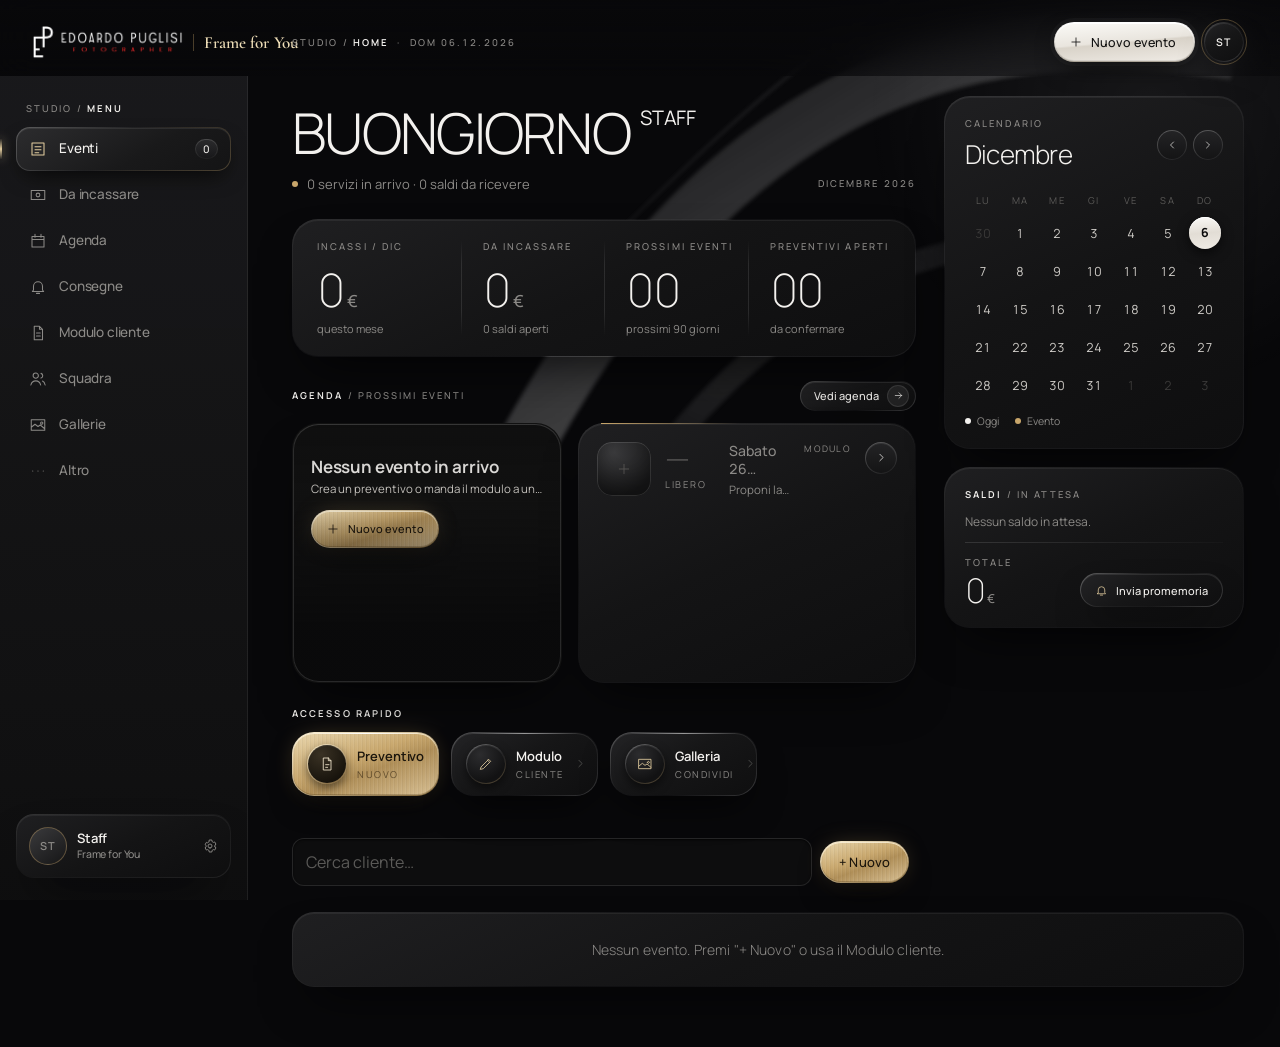
==== index.html @ cd9aee91 "Avvisi consegna configurabili in Impostazioni (tempi album/video e ripetizione). Cache" ====
<!doctype html>
<html lang="it"><head><meta charset="UTF-8" />
<meta name="viewport" content="width=device-width, initial-scale=1.0, viewport-fit=cover" />
<meta name="theme-color" content="#000000" /><link rel="manifest" href="./manifest.webmanifest?v=ep-fotografo-v61" />
<meta name="apple-mobile-web-app-title" content="E. Puglisi" /><link rel="icon" type="image/png" href="./favicon.png" /><link rel="apple-touch-icon" sizes="180x180" href="./icon-180.png" />
<meta name="apple-mobile-web-app-capable" content="yes" /><meta name="apple-mobile-web-app-status-bar-style" content="black" />
<title>Edoardo Puglisi Fotographer</title>  <script type="module" crossorigin src="/assets/main-3i76HyuT.js"></script>
  <link rel="modulepreload" crossorigin href="/assets/preventivo-CNLuEEDe.js">
  <link rel="stylesheet" crossorigin href="/assets/preventivo-BN5jqcRF.css">
  <link rel="stylesheet" crossorigin href="/assets/main-Q-q_CuCv.css">
</head>
<body><div id="root"></div></body></html>
---- assets/preventivo-BN5jqcRF.css ----
:root{--bg:#0b0b0b;--card:#161616;--line:#2a2a2a;--red:#5a5a5a;--gold:#f0f0f0;--tx:#f2efe6;--mut:#9a958a;font-family:system-ui,-apple-system,Segoe UI,Roboto,sans-serif;color:var(--tx);background:var(--bg)}*{box-sizing:border-box}body{margin:0;background:var(--bg)}.top{background:#000}.app{max-width:720px;margin:0 auto;min-height:100vh;padding-bottom:84px}.top{position:sticky;top:0;z-index:5;background:#000;border-bottom:2px solid var(--gold);padding:12px 16px}.logo{color:var(--gold);font-size:20px;letter-spacing:.5px}.logo span{color:var(--red);font-weight:700}main{padding:12px}.card{background:var(--card);border:1px solid var(--line);border-radius:14px;padding:14px;margin-bottom:12px}h3{color:var(--gold);font-size:15px;margin:6px 0 10px;text-transform:uppercase;letter-spacing:.6px}.row{display:flex;gap:8px;align-items:center;margin-bottom:12px;flex-wrap:wrap}.row input{flex:1;min-width:110px}input,select,textarea{width:100%;background:#0e0e0e;color:var(--tx);border:1px solid var(--line);border-radius:10px;padding:11px;font-size:16px}input:focus,select:focus,textarea:focus{outline:none;border-color:var(--gold)}textarea{min-height:60px;resize:vertical}.campo{display:flex;flex-direction:column;gap:4px;margin-bottom:8px}.campo span{font-size:12px;color:var(--mut)}.grid2{display:grid;grid-template-columns:1fr 1fr;gap:0 10px}.grid3{display:grid;grid-template-columns:1fr 1fr 1fr;gap:0 8px}.coppia-ora{grid-column:1/-1;display:grid;grid-template-columns:1.4fr .8fr;gap:0 10px}.grid2 .campo:last-child:nth-child(odd){grid-column:1/-1}.btn{display:inline-flex;align-items:center;justify-content:center;gap:6px;background:#222;color:var(--tx);border:1px solid #3a3a3a;border-radius:10px;padding:11px 14px;font-size:15px;cursor:pointer;text-decoration:none;font-weight:600}.btn.sm{padding:7px 10px;font-size:13px}.btn.red{background:var(--red);border-color:var(--red);color:#fff}.btn.gold{background:var(--gold);border-color:var(--gold);color:#111}.btn.wa{background:#0f3d24;border-color:#1f7a47}.btn.danger{background:transparent;color:#ff6b6b;border-color:#5a1a1a}.btn.big{width:100%;padding:16px;font-size:18px}.btn:disabled{opacity:.4}.acts{display:flex;gap:8px;flex-wrap:wrap;margin:10px 0}.acts.sticky{position:sticky;bottom:76px;background:var(--bg);padding:8px 0}.ev .evhead{display:flex;justify-content:space-between;gap:10px;cursor:pointer}.ev small{display:block;color:var(--mut);font-size:12px;margin-top:3px;text-transform:capitalize}.right{text-align:right;display:flex;flex-direction:column;align-items:flex-end;gap:4px}.gold{color:var(--gold)}.red{color:#ff4d5e}.badge{font-size:11px;font-weight:700;padding:3px 8px;border-radius:20px;text-transform:uppercase;letter-spacing:.5px}.badge.p{border:1px solid var(--gold);color:var(--gold)}.badge.c{background:var(--red);color:#fff}.esempio{display:flex;justify-content:space-between;align-items:center;background:#1e1e1e;color:var(--gold);border-radius:8px;padding:4px 4px 4px 10px;margin-bottom:8px;font-size:13px}.pacchetti{display:grid;grid-template-columns:1fr 1fr;gap:8px}.pk{border:1px solid var(--line);border-radius:12px;padding:10px;display:flex;flex-direction:column;gap:3px;cursor:pointer}.pk input{display:none}.pk.on{border-color:var(--gold);background:#1c1c1c}.pk small{color:var(--mut);font-size:11px}.check{display:flex;align-items:center;gap:10px;padding:10px 0;border-bottom:1px solid var(--line)}.check input{width:22px;height:22px;accent-color:var(--red)}.poster-qta{border-bottom:1px solid var(--line)}.poster-qta>.check{border-bottom:0}.poster-qta .qta{display:flex;align-items:center;gap:10px;padding:0 0 10px 32px;font-size:14px;color:var(--mut)}.poster-qta .qta select{width:auto;min-width:72px;padding:6px 8px}.check span{flex:1}.check em{color:var(--gold);font-style:normal;font-size:14px}.check.locked{opacity:.75}.riga{display:flex;justify-content:space-between;gap:10px;padding:7px 0;border-bottom:1px dashed var(--line);font-size:14px}.riga small{color:var(--mut)}.riga.tot{font-size:17px;border:none;color:var(--gold)}.riga.ok{color:#7bd88f}.riga.click{cursor:pointer}.x{background:none;border:none;color:#ff6b6b;font-size:14px;margin-left:6px}.hint{color:var(--mut);font-size:13px}.warn{color:#ffb347;font-size:13px}.okmsg{color:#7bd88f;margin:8px 0 0;font-size:14px}.tabs{position:fixed;bottom:0;left:0;right:0;display:flex;background:#000;border-top:2px solid var(--gold);z-index:6;padding-bottom:env(safe-area-inset-bottom)}.tabs button{flex:1;background:none;border:none;color:var(--mut);padding:8px 2px;font-size:11px;display:flex;flex-direction:column;align-items:center;gap:2px}.tabs button span{font-size:20px}.tabs button.on{color:var(--gold)}.tabs button.on span{filter:drop-shadow(0 0 4px var(--red))}.modal{position:fixed;top:0;right:0;bottom:0;left:0;background:#000;z-index:10;display:flex;flex-direction:column}.modalbar{display:flex;gap:8px;align-items:center;padding:10px;border-bottom:1px solid var(--gold)}.modalbar b{flex:1;font-size:13px;overflow:hidden;text-overflow:ellipsis;white-space:nowrap}.modal .hint{text-align:center;margin:6px}.pdfpagine{flex:1;overflow:auto;background:#111;padding:8px 8px 24px}.pdfpagine figure{margin:0 0 14px}.pdfpagine figcaption{color:var(--gold);font-size:12px;margin:0 0 4px}.pdfpagine img{width:100%;height:auto;background:#fff;display:block}.clausole ol{padding-left:18px;font-size:13px;line-height:1.5;color:#ddd}.pkedit{border-bottom:1px solid var(--line);padding-bottom:8px;margin-bottom:10px}@media (max-width:380px){.grid3{grid-template-columns:1fr 1fr}}.toast{position:fixed;left:12px;right:12px;bottom:84px;z-index:20;padding:14px;border-radius:12px;font-weight:600;max-width:696px;margin:0 auto}.toast.ok{background:#1f5d36;color:#fff}.toast.err{background:var(--red);color:#fff}.confirm{border:1px solid var(--gold);border-radius:12px;padding:12px;margin-top:10px;background:#1c1c1c}details summary{list-style:none;margin-bottom:8px}details summary::-webkit-details-marker{display:none}.logoimg{display:block;height:44px;width:auto;margin:-4px 0}.cnt{display:inline-block;min-width:22px;padding:1px 7px;border-radius:12px;background:var(--red);color:#fff;font-size:12px;text-align:center;margin-left:6px;vertical-align:middle}.cnt.ok{background:#1f7a47}.prom{display:flex;justify-content:space-between;align-items:center;gap:10px;padding:10px 0;border-bottom:1px solid var(--line)}.prom small{display:block;color:var(--mut);font-size:12px;margin-top:3px;text-transform:capitalize}.prom .right{gap:6px}.click{cursor:pointer}.badge.ok{background:#1f7a47;color:#fff}.tabs button span{position:relative}.tabbadge{position:absolute;top:-4px;right:-12px;background:var(--red);color:#fff;font-style:normal;font-size:10px;font-weight:700;border-radius:10px;padding:0 5px;line-height:16px}.calhead{display:flex;justify-content:space-between;align-items:center;gap:8px;margin-bottom:10px}.calhead b{font-size:17px;color:var(--gold)}.calhead h3{margin:0}.cal{display:grid;grid-template-columns:repeat(7,1fr);gap:4px}.dow{text-align:center;color:var(--mut);font-size:12px;padding:4px 0}.day{aspect-ratio:1;background:#0e0e0e;border:1px solid var(--line);border-radius:8px;color:var(--tx);font-size:14px;display:flex;flex-direction:column;align-items:center;justify-content:center;padding:0;cursor:pointer}.day i{font-style:normal;font-size:11px;color:var(--gold);line-height:1}.day.has{border-color:var(--gold);background:#1c1c1c}.day.clash{border-color:#ff6b6b;background:#3a1010}.day.clash i{color:#ff6b6b;font-weight:700}.day.today{outline:2px solid var(--red)}.day.sel{background:var(--gold);color:#111}.day.sel i{color:#111}.warnbox{border-color:#ff6b6b;background:#2a0f0f}.warnbox b{color:#ffb3b3}.chart{display:flex;align-items:flex-end;gap:4px;height:150px;padding:8px 0;border-bottom:1px solid var(--line)}.bar{flex:1;display:flex;flex-direction:column;align-items:center;justify-content:flex-end;height:100%}.bar span{display:block;width:100%;background:linear-gradient(var(--gold),#6e6e6e);border-radius:4px 4px 0 0;min-height:1px}.bar small{font-size:10px;color:var(--mut);margin-top:3px}.bar em{font-style:normal;font-size:9px;color:var(--tx);margin-bottom:2px}.check.cons input[type=date]{width:auto;padding:6px 8px;font-size:14px}.ok-msg{color:#7bd88f;font-weight:600;margin:8px 0 0}.tabs button{font-size:10px}.blocco{min-height:100vh;display:flex;flex-direction:column;align-items:center;justify-content:center;gap:14px;padding:24px;text-align:center;background:#000}.blocco .logoimg{height:70px;margin-bottom:10px}.blocco h2{color:var(--gold);margin:0}.blocco p{margin:0}.blocco a.btn{text-decoration:none;display:inline-block}.licavviso{background:#1e1e1e;color:var(--gold);padding:10px 16px;font-size:14px;border-bottom:1px solid var(--line)}.licavviso a{color:var(--tx);font-weight:600}.licprova{display:flex;flex-wrap:wrap;align-items:center;gap:6px;justify-content:center;text-align:center;font-size:15px}.licprova .conto{font-variant-numeric:tabular-nums;color:var(--tx);font-size:17px}.licprova a{margin-left:6px}.day u{text-decoration:none;font-size:10px;color:silver;line-height:1}.day.gimp:not(.has){border-color:#6a6a6a}.gimpegno{text-decoration:none;color:var(--tx);border-left:3px solid #9a9a9a;padding-left:8px}.gimpegno small{color:var(--mut)}.gcal .gcal-ok{margin-left:6px;font-size:11px;vertical-align:middle}.gcal select{width:100%}.gcal-ev{margin:-4px 4px 10px}.gimport ol{margin:8px 0 6px;padding-left:20px;line-height:1.5}.gimport ol li{margin:3px 0}.gimport details{margin:10px 0}.gimport summary{cursor:pointer;padding:4px 0}.gimport .btn.danger{margin-top:4px}.listino-tipi{display:flex;flex-wrap:wrap;gap:6px;margin:8px 0 10px}.listino-titolo{margin:6px 0}.pk-extra{margin-top:6px}.pk-flag{display:flex;flex-wrap:wrap;gap:14px;margin:4px 0}.promo-edit{border:1px dashed rgba(200,160,80,.5);border-radius:10px;padding:8px 10px;margin-top:6px}.promo-edit.on{border-style:solid;background:#c8a05014}.promo-stato{font-size:.8em;padding:1px 8px;border-radius:9px;background:#7f7f7f33;margin-left:6px}.promo-stato.on{background:#2e7d32;color:#fff}.grid3{display:grid;grid-template-columns:repeat(auto-fit,minmax(140px,1fr));gap:8px}.prezzo-vecchio{opacity:.6;font-weight:400;margin-right:4px}.promo-tag,.promo-firmato{display:block;font-style:normal;font-size:.75em;font-weight:600;color:#c0392b}.promo-firmato{color:inherit;opacity:.7;font-weight:400}.firmapad{position:fixed;top:0;right:0;bottom:0;left:0;z-index:30;background:#000;display:flex;flex-direction:column;gap:8px;padding:max(10px,env(safe-area-inset-top)) max(10px,env(safe-area-inset-right)) max(10px,env(safe-area-inset-bottom)) max(10px,env(safe-area-inset-left));overscroll-behavior:none;touch-action:none;user-select:none;-webkit-user-select:none}.firmabar{display:flex;align-items:center;gap:10px;border-bottom:1px solid var(--gold);padding-bottom:8px}.firmabar div{flex:1;display:flex;flex-direction:column}.firmabar b{color:var(--gold);text-transform:uppercase;letter-spacing:.6px;font-size:14px}.firmabar small{font-size:17px;font-weight:700}.firmaarea{flex:1;position:relative;background:#fff;border-radius:12px;min-height:140px;overflow:hidden}.firmaarea canvas{position:absolute;top:0;right:0;bottom:0;left:0;width:100%;height:100%;display:block;touch-action:none;cursor:crosshair;z-index:2}.firmalinea{position:absolute;left:6%;right:6%;bottom:24%;border-bottom:1.5px dashed #b9b2a0;z-index:1}.firmalinea span{position:absolute;left:0;bottom:4px;color:#b9b2a0;font-size:18px}.firmaph{position:absolute;top:0;right:0;bottom:0;left:0;margin:0;display:flex;align-items:center;justify-content:center;color:#c9c2b0;font-size:22px;z-index:1;pointer-events:none}.firmalegale{margin:0;font-size:13px;color:var(--tx);text-align:center}.firmaacts{display:flex;gap:10px}.firmaacts .btn{flex:1;padding:14px}@media (orientation:landscape) and (max-height:520px){.firmapad{gap:5px}.firmabar{padding-bottom:4px}.firmabar small{font-size:15px}.firmaacts .btn{padding:9px}.firmalegale{font-size:12px}}.firmaimg{background:#fff;border-radius:10px;padding:8px;display:flex;justify-content:center;margin-bottom:8px}.firmaimg img{max-width:100%;max-height:110px}.badge.firm{background:#1f7a47;color:#fff}.pk-album{border:1px solid var(--line);border-radius:12px;padding:10px 12px;margin:10px 0;background:#ffffff08}.pk-album.on{border-color:var(--gold);background:#c9a22714}.sw-riga{display:flex;align-items:center;justify-content:space-between;gap:12px;cursor:pointer;min-height:44px}.sw-riga span{display:flex;flex-direction:column;gap:2px}.sw-riga b{font-size:16px}.sw-riga small{color:var(--mut);font-size:13px}.sw-riga input{-moz-appearance:none;appearance:none;-webkit-appearance:none;flex:none;width:52px;height:30px;border-radius:15px;background:#3a3a3a;border:1px solid #666;position:relative;margin:0;cursor:pointer;transition:background .15s}.sw-riga input:after{content:"";position:absolute;top:3px;left:3px;width:24px;height:24px;border-radius:50%;background:#fff;transition:left .15s}.sw-riga input:checked{background:var(--gold)}.sw-riga input:checked:after{left:25px}.pk-album .grid2{margin-top:8px}select{-webkit-appearance:none;-moz-appearance:none;appearance:none;background-image:url("data:image/svg+xml,%3Csvg xmlns='http://www.w3.org/2000/svg' width='12' height='8'%3E%3Cpath d='M1 1l5 5 5-5' fill='none' stroke='%239a958a' stroke-width='2'/%3E%3C/svg%3E");background-repeat:no-repeat;background-position:right 12px center;padding-right:34px}.prezzi-pag{display:flex;flex-direction:column;gap:12px}.prezzi-pk{display:flex;flex-direction:column;gap:12px;min-width:0}.extra-card{min-width:0}.tipi-chips{display:flex;gap:8px;overflow-x:auto;-webkit-overflow-scrolling:touch;scrollbar-width:none;margin:0 -16px;padding:2px 16px 6px;scroll-snap-type:x proximity}.tipi-chips::-webkit-scrollbar{display:none}.chip{flex:none;min-height:44px;padding:0 16px;border-radius:22px;border:1px solid var(--line);background:var(--card);color:var(--tx);font-size:15px;white-space:nowrap;cursor:pointer;scroll-snap-align:start}.chip.on{background:var(--gold);border-color:var(--gold);color:#000;font-weight:700}.chips{display:flex;flex-wrap:wrap;gap:8px;margin-top:8px}.pk-titolo{margin:4px 0 0;font-size:14px;letter-spacing:.5px;text-transform:uppercase;color:var(--mut)}.pk-lista{display:flex;flex-direction:column;gap:10px}.pk-card{background:var(--card);border:1px solid var(--line);border-radius:14px;overflow:hidden}.pk-card.aperta{border-color:var(--gold)}.pk-testa{all:unset;box-sizing:border-box;width:100%;display:flex;align-items:center;gap:12px;padding:14px;min-height:64px;cursor:pointer}.pk-nome{flex:1;min-width:0;display:flex;flex-direction:column;gap:3px}.pk-nome b{font-size:17px}.pk-nome small{color:var(--mut);font-size:13px;white-space:nowrap;overflow:hidden;text-overflow:ellipsis}.pk-prezzo{display:flex;flex-direction:column;align-items:flex-end;gap:2px;flex:none}.pk-prezzo b{font-size:17px;color:var(--gold)}.pk-prezzo s{color:var(--mut);font-size:13px}.pk-prezzo b.promo{color:#7bd88f}.pk-prezzo small{font-size:12px;color:var(--mut)}.chev{flex:none;color:var(--mut);font-size:16px;width:16px;text-align:center}.pk-corpo{padding:12px 14px 14px;display:flex;flex-direction:column;gap:10px;border-top:1px solid var(--line)}.pk-piano{display:flex;flex-direction:column;gap:8px}.pk-rate-riga{display:flex;flex-direction:column;gap:4px;padding-bottom:8px;border-bottom:1px dashed var(--line)}.pk-servizi b{font-size:14px}.pk-fondo{display:flex;justify-content:flex-end}.promo-edit{border:1px solid var(--line);border-radius:12px;padding:0 12px}.promo-edit.on{border-color:#7bd88f}.promo-testa{all:unset;box-sizing:border-box;width:100%;display:flex;align-items:center;gap:10px;min-height:48px;cursor:pointer}.promo-testa b{flex:1}.promo-stato.no{color:var(--mut);font-size:13px}.promo-edit .grid3{padding-bottom:10px}.nuovo-pk{min-height:50px;border-style:dashed;width:100%}.extra-card h4{margin:14px 0 4px;font-size:13px;color:var(--mut);text-transform:uppercase;letter-spacing:.5px}.extra-riga{display:flex;align-items:flex-start;justify-content:space-between;gap:8px 12px;min-height:52px;border-bottom:1px solid var(--line);flex-wrap:wrap}.compreso{display:flex;align-items:flex-start;gap:6px;font-size:13px;color:var(--mut);line-height:1.25;flex:1 1 100%;max-width:100%;justify-content:flex-end}.compreso span{white-space:normal}.compreso.on{color:#e7c27a}.compreso input{width:16px;height:16px;margin-top:1px;accent-color:#e7c27a;flex:none}.compreso-box{flex:0 1 auto;max-width:100%;align-self:center}.compreso-box.aperta{flex:1 1 100%;align-self:stretch}.compreso-testa{display:inline-flex;align-items:center;gap:8px;max-width:100%;min-height:36px;padding:0 10px;border-radius:10px;border:1px solid var(--line);background:transparent;color:var(--mut);font-size:13px;text-align:left}.compreso-box.aperta .compreso-testa{display:flex;width:100%}.compreso-box.on .compreso-testa{border-color:#e7c27a;color:#e7c27a}.compreso-testa .segno{width:16px;height:16px;border:1.5px solid currentColor;border-radius:4px;display:inline-flex;align-items:center;justify-content:center;font-size:11px;line-height:1;flex:none}.compreso-box.on .segno{background:#e7c27a;color:#111;border-color:#e7c27a}.compreso-testa span{white-space:normal;line-height:1.2}.compreso-testa i{margin-left:auto;font-style:normal;flex:none}.compreso-lista{display:flex;flex-direction:column;gap:2px;width:100%;margin-top:6px;padding:4px 8px;border:1px solid var(--line);border-radius:10px}.compreso-voce{display:flex;align-items:flex-start;gap:8px;min-height:40px;padding:8px 2px;font-size:14px}.compreso-voce input{width:18px;height:18px;margin-top:1px;accent-color:#e7c27a;flex:none}.compreso-voce span{white-space:normal;line-height:1.25}.compreso-voce.on{color:#e7c27a}.pk-corpo .compreso{grid-column:1/-1;justify-content:flex-start}.extra-gruppo .extra-riga:last-child{border-bottom:0}.extra-riga>span:first-child{flex:1;font-size:15px}.extra-val{display:flex;align-items:center;gap:6px;flex:1 1 180px;flex-wrap:wrap;justify-content:flex-end;max-width:100%}.extra-val i{font-style:normal;color:var(--mut)}.extra-val input{width:96px;text-align:right;padding:10px}.extra-custom{display:flex;align-items:center;gap:8px;min-height:48px;border-top:1px dashed var(--line);padding:6px 0;flex-wrap:wrap}.extra-custom>input{flex:1;min-width:0}.extra-custom>textarea{flex:1 1 100%;min-height:72px;background:#111;color:var(--tx);border:1px solid #3a3a3a;border-radius:8px;padding:8px}.extra-nuovo{display:flex;flex-wrap:wrap;gap:8px;align-items:center;margin-top:12px}.extra-nuovo>input,.extra-nuovo>select{flex:1 1 140px;min-width:0}@media (max-width:560px){.extra-card h4{margin:8px 0 0}.extra-riga{display:grid;grid-template-columns:minmax(0,1fr) auto;gap:4px 8px;min-height:0;padding:6px 0;align-items:center}.extra-val{flex:none;justify-content:flex-end}.extra-val input{width:74px;padding:7px 8px}.compreso-box{grid-column:1 / -1;align-self:start;justify-self:start}.compreso-box.aperta{justify-self:stretch}.compreso-testa{min-height:32px;padding:0 8px;width:auto}.compreso-box.aperta .compreso-testa{width:100%}.compreso-voce{min-height:0;padding:4px 2px}.extra-custom{display:grid;grid-template-columns:minmax(0,1fr) auto;gap:6px;min-height:0;padding:6px 0;align-items:center}.extra-custom>input{grid-column:1 / -1}.extra-custom>.btn{justify-self:end}.extra-custom .compreso-box{grid-column:1 / -1}.extra-nuovo{gap:6px;margin-top:8px}}.info-btn{all:unset;cursor:pointer;color:var(--mut);padding:0 6px;font-size:16px}.info-txt{margin:4px 0}.sez-titolo{margin:18px 2px 6px;font-size:15px}.btn.ghost{background:transparent;border:1px solid var(--line);color:var(--mut);align-self:center}.sw-riga input:checked{background:#2e9d5b;border-color:#2e9d5b}.extra-val input::-webkit-outer-spin-button,.extra-val input::-webkit-inner-spin-button,.pk-corpo input::-webkit-outer-spin-button,.pk-corpo input::-webkit-inner-spin-button{-webkit-appearance:none;margin:0}.extra-val input,.pk-corpo input[type=number]{-moz-appearance:textfield;-webkit-appearance:textfield;appearance:textfield}.v-impagina>.imp-pagina{grid-column:1/-1}.imp-pagina label.hint input,.imp-pagina label.hint select,.imp-pagina .imp-cerca{display:block;width:100%;margin:6px 0;background:#111;color:var(--tx);border:1px solid #3a3a3a;border-radius:8px;padding:8px;box-sizing:border-box}.imp-editor{display:flex;gap:16px;align-items:flex-start}.imp-lavoro{flex:1;min-width:0;display:flex;justify-content:center;align-items:flex-start}.imp-pannello{width:340px;flex:0 0 340px;position:sticky;top:8px;max-height:calc(100dvh - 24px);overflow:auto}.imp-editor .imp-stage{overflow:hidden;background:transparent;border:0}@media (max-width:860px){.imp-editor{flex-direction:column}.imp-pannello{width:auto;flex:1 1 auto;position:static;max-height:none}}.imp-tools{display:flex;flex-wrap:wrap;gap:8px;margin:10px 0}.imp-sfoglia{position:relative}.imp-stage{width:100%;overflow:auto;border-radius:12px;background:#1a1a1a;border:1px solid #3a3a3a;touch-action:none}.imp-safe{position:absolute;border:3px dashed #c6a15b;pointer-events:none;z-index:40;box-sizing:border-box}.imp-num{position:absolute;left:0;right:0;bottom:2%;text-align:center;z-index:41;pointer-events:none;color:#111}.imp-colore{display:flex;align-items:center;gap:6px}.imp-tono{width:28px;height:28px;border-radius:50%;border:1px solid #666;padding:0}.imp-freccia{position:absolute;top:50%;transform:translateY(-50%);z-index:6;width:44px;height:72px;border:0;border-radius:12px;background:#0000008c;color:#fff;font-size:32px;line-height:1;cursor:pointer}.imp-freccia.sx{left:8px}.imp-freccia.dx{right:8px}.imp-freccia:disabled{opacity:.28}.imp-dissolvi{animation:impFade .55s ease}@keyframes impFade{0%{opacity:0}to{opacity:1}}.imp-tela{transform-origin:top left;position:relative}.imp-sfondo{position:absolute;top:0;right:0;bottom:0;left:0;width:100%;height:100%;object-fit:cover;pointer-events:none;z-index:0}.imp-el{position:absolute;box-sizing:border-box;overflow:hidden;cursor:grab;background:#f3f3f3}.imp-el.on{outline:4px solid #c6a15b;outline-offset:-4px}.imp-el img{position:absolute;pointer-events:none;max-width:none}.imp-vuota,.imp-testo{display:flex;align-items:center;justify-content:center;width:100%;height:100%;color:#666}.imp-testo{white-space:nowrap}.imp-resize{position:absolute;right:0;bottom:0;width:28px;height:28px;background:#c6a15b;cursor:nwse-resize;z-index:5}.imp-scheda{margin-top:10px}.imp-griglia{display:grid;grid-template-columns:repeat(auto-fill,minmax(150px,1fr));gap:10px}.imp-card{padding:8px;text-align:left}.imp-card.sel{outline:2px solid var(--gold)}.imp-mini-btn{background:transparent;color:inherit;border:0;width:100%;cursor:pointer;text-align:left}.imp-mini-box{height:120px;display:flex;align-items:center;justify-content:center;background:#111;border-radius:8px;overflow:hidden}.imp-mini{position:relative;max-height:110px;max-width:100%}.imp-mini i,.imp-mini em{position:absolute;overflow:hidden}.imp-mini i img{width:100%;height:100%;object-fit:cover;display:block}.imp-mini em{font-size:7px;line-height:1}.imp-voce{display:flex;flex-direction:column;align-items:flex-start;width:100%;margin-top:8px;cursor:pointer;color:inherit}.imp-voce small,.imp-card small{color:var(--mut);display:block}.st{position:fixed;top:0;right:0;bottom:0;left:0;z-index:900;display:grid;background:#2a2a2a;color:#eee;font-size:13px;grid-template-columns:210px minmax(0,1fr) 172px;grid-template-rows:auto auto minmax(0,1fr) auto;grid-template-areas:"top top top" "ctx ctx ctx" "sx tela dx" "giu giu giu";padding:env(safe-area-inset-top) env(safe-area-inset-right) 0 env(safe-area-inset-left);user-select:none;-webkit-user-select:none}.st button{font:inherit}.st-b{background:#474747;color:#f0f0f0;border:1px solid #5c5c5c;border-radius:6px;padding:6px 10px;min-height:32px;cursor:pointer;white-space:nowrap;line-height:1.1}.st-b:hover:not(:disabled){background:#555}.st-b:disabled{opacity:.4;cursor:default}.st-b.on{background:#d9d9d9;color:#111;border-color:#d9d9d9}.st-b.gold{background:#e8e8e8;color:#111;border-color:#e8e8e8;font-weight:600}.st-b.danger,.st-tendina .danger{color:#ff8a80}.st-top{grid-area:top;display:flex;align-items:center;gap:8px;padding:8px 10px;background:#1d1d1d;border-bottom:1px solid #111;flex-wrap:wrap}.st-titolo{display:flex;flex-direction:column;min-width:0;max-width:340px;margin:0 6px}.st-titolo b{white-space:nowrap;overflow:hidden;text-overflow:ellipsis}.st-titolo small{color:#a8a8a8;font-size:11px;white-space:nowrap;overflow:hidden;text-overflow:ellipsis}.st-gruppo{display:flex;gap:2px}.st-gruppo .st-b{border-radius:0}.st-gruppo .st-b:first-child{border-radius:6px 0 0 6px}.st-gruppo .st-b:last-child{border-radius:0 6px 6px 0}.st-zoom{min-width:56px}.st-spazio{flex:1}.st-occ{color:#ddd;font-size:12px;max-width:260px;overflow:hidden;text-overflow:ellipsis;white-space:nowrap}.st-menu{position:relative}.st-tendina{position:absolute;top:calc(100% + 4px);left:0;min-width:250px;background:#303030;border:1px solid #555;border-radius:8px;box-shadow:0 12px 30px #00000080;padding:6px;z-index:20;display:flex;flex-direction:column;gap:2px}.st-menu.dx .st-tendina{left:auto;right:0}.st-tendina button,.st-tendina a{background:transparent;border:0;color:#eee;text-align:left;padding:9px 10px;border-radius:6px;cursor:pointer;font-size:13px;word-break:break-all}.st-tendina button:hover:not(:disabled){background:#454545}.st-tendina button:disabled{opacity:.4}.st-tendina label{display:flex;flex-direction:column;gap:4px;padding:6px 10px;color:#bbb;font-size:12px}.st-tendina input{background:#1b1b1b;color:#eee;border:1px solid #555;border-radius:6px;padding:7px}.st-ctx{grid-area:ctx;display:flex;align-items:center;gap:6px;padding:6px 10px;background:#353535;border-bottom:1px solid #1e1e1e;overflow-x:auto;scrollbar-width:thin;min-height:46px}.st-ctx>*{flex:none}.st-tit{color:#fff;margin-right:4px}.st-mut{color:#a5a5a5;font-size:12px}.st-sep{width:1px;height:24px;background:#555;margin:0 4px}.st-seg{display:inline-flex;background:#232323;border:1px solid #4e4e4e;border-radius:7px;padding:2px;gap:2px}.st-seg button{background:transparent;border:0;color:#cfcfcf;padding:5px 9px;border-radius:5px;cursor:pointer;white-space:nowrap;min-height:28px}.st-seg button.on{background:#d9d9d9;color:#111}.st-largo{display:flex;width:100%}.st-largo button{flex:1;padding:5px 2px}.st-colore{display:inline-flex;width:30px;height:30px;border-radius:50%;overflow:hidden;border:1px solid #777;cursor:pointer}.st-colore input{width:44px;height:44px;margin:-7px;border:0;padding:0;background:none;cursor:pointer}.st-range{display:inline-flex;align-items:center;gap:6px;color:#ccc;font-size:12px}.st-range input{width:110px}.st-testo{background:#1b1b1b;color:#eee;border:1px solid #555;border-radius:6px;padding:6px 8px;width:200px}.st-sel{background:#1b1b1b;color:#eee;border:1px solid #555;border-radius:6px;padding:6px;max-width:100%}.st-pan{background:#383838;display:flex;flex-direction:column;min-height:0;overflow:hidden}.st-riga{display:flex;align-items:center;gap:8px;padding:7px 8px;flex-wrap:wrap}.st-riga>b{font-size:12px;text-transform:uppercase;letter-spacing:.06em;color:#ddd}.st-modelli{grid-area:sx;border-right:1px solid #1e1e1e;gap:6px;padding-bottom:6px}.st-modelli>.st-seg,.st-modelli>.st-chips,.st-modelli>.st-sel{margin:0 8px}.st-chips{display:flex;flex-wrap:wrap;gap:3px;align-items:center}.st-chips button{background:#2a2a2a;border:1px solid #4e4e4e;color:#ddd;border-radius:5px;min-width:28px;height:26px;padding:0 6px;cursor:pointer}.st-chips button.on{background:#d9d9d9;color:#111}.st-griglia{overflow-y:auto;display:grid;grid-template-columns:repeat(auto-fill,minmax(84px,1fr));gap:8px;padding:4px 8px 10px;align-content:start;flex:1;min-height:0}.st-lay{background:#2d2d2d;border:1px solid #474747;border-radius:6px;padding:6px 4px 4px;display:flex;flex-direction:column;align-items:center;gap:4px;cursor:pointer;color:#bbb}.st-lay:hover{border-color:#bbb}.st-lay small{font-size:10px;line-height:1.1;max-width:100%;overflow:hidden;text-overflow:ellipsis;white-space:nowrap}.st-fogli{grid-area:dx;border-left:1px solid #1e1e1e}.st-icone{display:flex;gap:3px;padding:0 8px 6px}.st-icone .st-b{padding:4px 0;flex:1;min-height:28px}.st-lista{overflow-y:auto;flex:1;min-height:0;padding:2px 8px 10px;display:flex;flex-direction:column;gap:8px}.st-foglio{background:transparent;border:2px solid transparent;border-radius:6px;padding:4px;display:flex;flex-direction:column;align-items:center;gap:3px;cursor:pointer;color:#ccc}.st-foglio.on{border-color:#3d8bfd;background:#2f3b4d}.st-foglio small{font-size:10.5px}.st-centro{grid-area:tela;position:relative;display:flex;flex-direction:column;min-width:0;min-height:0;background:#4b4b4b}.st-lavoro{flex:1;min-height:0;overflow:auto;display:grid;place-items:center;padding:12px;touch-action:pan-x pan-y}.st-stage{position:relative;overflow:hidden;box-shadow:0 6px 24px #00000073;flex:none;touch-action:none}.st-stage .imp-tela{position:absolute;left:0;top:0}.st-sotto{display:flex;align-items:center;justify-content:center;gap:10px;padding:5px;background:#3c3c3c;border-top:1px solid #2a2a2a;font-size:12px;color:#ccc}.st-sotto .st-b{min-height:28px;padding:2px 14px;font-size:18px}.st-toast{position:absolute;left:50%;bottom:48px;transform:translate(-50%);background:#141414f0;color:#eee;padding:9px 14px;border-radius:8px;max-width:min(560px,90%);font-size:13px;z-index:30;margin:0;box-shadow:0 6px 20px #00000080;pointer-events:none}.st-toast.err{color:#ffb4a8;border:1px solid #8a2b22}.st-fondo{position:absolute;overflow:hidden;z-index:0}.st-fondo img{position:absolute;top:0;right:0;bottom:0;left:0;width:100%;height:100%;object-fit:cover;pointer-events:none}.st-deco{background:transparent}.st-vuota{position:absolute;top:0;right:0;bottom:0;left:0;display:flex;align-items:center;justify-content:center;color:#8a8a8a;font-weight:300}.st-resize{position:absolute;right:0;bottom:0;background:#3d8bfd;cursor:nwse-resize;z-index:5}.st .imp-el.on{outline:none}.st .imp-el.on:after{content:"";position:absolute;top:0;right:0;bottom:0;left:0;border:calc(2.5px / var(--k,1)) solid #3d8bfd;pointer-events:none}.st-modelli.largo .st-griglia{grid-template-columns:1fr}.st-num{position:absolute;text-align:center;z-index:301;pointer-events:none;font-family:Georgia,serif}.st-abb{position:absolute;background:#dc282838;pointer-events:none;z-index:400}.st-taglio{position:absolute;border:1px dashed rgba(220,30,30,.9);pointer-events:none;z-index:401;box-sizing:border-box}.st-sicuro{position:absolute;border:1px dashed rgba(40,140,255,.75);pointer-events:none;z-index:401;box-sizing:border-box}.st-piega{position:absolute;background:#0000008c;pointer-events:none;z-index:402;box-shadow:0 0 0 1px #ffffff59}.st-dorso{position:absolute;background:repeating-linear-gradient(90deg,#ffaa0024 0,#ffaa0024 6px,#ffaa000f 6px,#ffaa000f 12px);pointer-events:none;z-index:399}.st-etich{position:absolute;text-align:center;color:#c82828d9;font-weight:600;pointer-events:none;z-index:403;font-family:system-ui,sans-serif;letter-spacing:.08em;text-transform:uppercase}.st-mini-bg{position:absolute;top:0;right:0;bottom:0;left:0;width:100%;height:100%;object-fit:cover}.st-mini-fondo{position:absolute;overflow:hidden}.st-mini-fondo img{position:absolute;top:0;right:0;bottom:0;left:0;width:100%;height:100%;object-fit:cover}.imp-mini u{position:absolute;top:0;bottom:0;width:1px;background:#00000059;text-decoration:none}.st-tabs{display:none}.st-foto{grid-area:giu;border-top:1px solid #1e1e1e;background:#333}.st-foto .st-riga{padding:6px 10px;border-bottom:1px solid #2a2a2a}.st-guida{margin:4px 10px 0}.st-strip{display:flex;gap:10px;overflow-x:auto;padding:8px 10px 12px;min-height:100px;align-items:center;scrollbar-width:thin;touch-action:pan-x}.st-th{position:relative;flex:none;height:84px;min-width:56px;padding:0;border:2px solid transparent;border-radius:4px;background:#222;cursor:grab;touch-action:pan-x;-webkit-touch-callout:none}.st-th img{height:80px;width:auto;max-width:130px;display:block;border-radius:2px;pointer-events:none}.st-th>span{display:block;width:60px;height:80px;background:#444}.st-th.sel{border-color:#3d8bfd}.st-th.usata img{opacity:.72}.st-th em{position:absolute;right:-5px;bottom:-5px;background:#2fb344;color:#fff;font-style:normal;font-size:10px;font-weight:700;min-width:18px;height:18px;border-radius:9px;display:grid;place-items:center;border:2px solid #333}.st-fantasma{position:fixed;width:90px;height:auto;transform:translate(-50%,-60%);opacity:.85;pointer-events:none;z-index:1000;box-shadow:0 8px 24px #0009;border:2px solid #fff}.st-anteprima{position:fixed;top:0;right:0;bottom:0;left:0;z-index:950;background:#0a0a0af5;display:flex;flex-direction:column}.st-ante-barra{display:flex;justify-content:space-between;align-items:center;padding:10px 14px;color:#ddd}.st-ante-libro{flex:1;display:flex;align-items:center;justify-content:center;gap:10px;min-height:0}.st-ante-foglio{box-shadow:0 20px 60px #000000b3}.st-freccia{font-size:26px;min-height:64px;padding:0 12px}@media (max-width:900px){.st{grid-template-columns:1fr;grid-template-rows:auto auto minmax(38vh,1fr) auto minmax(0,auto);grid-template-areas:"top" "ctx" "tela" "tabs" "pan";font-size:13px}.st-top{gap:5px;padding:6px;flex-wrap:nowrap;overflow-x:auto;scrollbar-width:none}.st-titolo{max-width:46vw;flex:0 0 auto}.st-titolo small{font-size:10px}.st-top .st-spazio{display:none}.st-foto .st-riga{flex-wrap:nowrap;overflow-x:auto;scrollbar-width:none}.st-foto .st-riga>*{flex:none}.st-toast{bottom:44px;font-size:12px;padding:6px 10px}.st-lbl{display:none}.st-tabs{grid-area:tabs;display:flex;background:#1d1d1d;border-top:1px solid #111}.st-tabs button{flex:1;background:transparent;border:0;color:#aaa;padding:10px 0;font-size:13px;border-bottom:2px solid transparent}.st-tabs button.on{color:#fff;border-bottom-color:#3d8bfd}.st-pan{grid-area:pan;display:none;max-height:36vh;border:0}.st-pan.on{display:flex}.st-foto{max-height:none}.st-lista{flex-direction:row;overflow-x:auto;overflow-y:hidden}.st-foglio{flex:none}.st-griglia{grid-template-columns:repeat(auto-fill,minmax(92px,1fr))}.st-menu .st-tendina{position:fixed;left:8px;right:8px;top:auto;bottom:calc(8px + env(safe-area-inset-bottom));max-height:70vh;overflow:auto}.st-menu.dx .st-tendina{left:8px;right:8px}.st-b{min-height:36px}.st-foto,.st-pan.st-modelli,.st-pan.st-fogli{padding-bottom:env(safe-area-inset-bottom)}}.imp-mio{display:inline-flex;align-items:center;gap:6px;background:#1c1c1c;border:1px solid #3a3a3a;border-radius:14px;padding:3px 4px 3px 10px;font-size:13px}.imp-mio button{background:transparent;border:0;color:var(--mut);cursor:pointer}.st-giro{position:absolute;overflow:visible;pointer-events:none}.st-giro img{position:absolute;max-width:none;pointer-events:none}.st .imp-el.meta:after{content:"";position:absolute;top:0;right:0;bottom:0;left:0;border:calc(4px / var(--k,1)) solid #2fb344;background:#2fb3442e;pointer-events:none}.st .imp-el.via{opacity:.45}.st-aiuto{position:absolute;background:#ff2fb3;pointer-events:none;z-index:420}.st-presa{position:absolute;left:0;top:0;background:#3d8bfd;color:#fff;cursor:move;z-index:6;display:grid;place-items:center;font-style:normal;line-height:1}.st-foglio.preso{opacity:.4}.st-foglio.prima{box-shadow:0 -4px #3d8bfd}.st-foglio.dopo{box-shadow:0 4px #3d8bfd}.st-foglio{touch-action:pan-y;-webkit-touch-callout:none}.st-num-in{width:42px;background:#1b1b1b;color:#eee;border:1px solid #555;border-radius:5px;padding:4px;text-align:right}.st-range output{min-width:38px;color:#ddd;font-variant-numeric:tabular-nums}@media (max-width:900px){.st-foglio.prima{box-shadow:-4px 0 #3d8bfd}.st-foglio.dopo{box-shadow:4px 0 #3d8bfd}.st-foglio{touch-action:pan-x}}.st-foglio img,.st-foglio *{-webkit-user-drag:none;user-select:none;-webkit-user-select:none}@media (min-width:900px){.st-ctx{flex-wrap:wrap;overflow-x:visible;row-gap:4px}}.st-primo{background:#3d8bfd!important;border-color:#3d8bfd!important;color:#fff!important;font-weight:600}.st-chip{background:#474747;color:#f0f0f0;border:1px solid #5c5c5c;border-radius:14px;padding:4px 10px;cursor:pointer;font-size:12px}.st-chip:hover{background:#5a5a5a}.st-controllo{align-items:center;justify-content:center;background:#0a0a0ab3}.st-dialogo{background:#2e2e2e;color:#eee;border:1px solid #555;border-radius:10px;padding:16px 18px;max-width:min(560px,94vw);display:flex;flex-direction:column;gap:12px;box-shadow:0 12px 40px #0009}.st-dialogo>b{font-size:16px}.st-ctl{display:flex;flex-direction:column;gap:6px}.st-ctl small{color:#aaa}.st-dialogo-bottoni{display:flex;flex-wrap:wrap;gap:8px;justify-content:flex-end}.sp{position:fixed;top:0;right:0;bottom:0;left:0;z-index:940;background:#3a3a3a;color:#eee;display:flex;flex-direction:column;font-size:13px}.sp>*{flex:none}.sp>.sp-centro{flex:1 1 0;min-height:0}.sp-centro>*{flex:none}.sp input.st-num-in{width:56px}.sp>.sp-storia{flex:0 0 34vh;min-height:150px}.sp select,.sp input{width:auto;margin:0}.sp-top{display:flex;align-items:center;gap:8px;padding:8px 12px;background:#2b2b2b;border-bottom:1px solid #1e1e1e}.sp-tit{font-size:15px}.sp-info{color:#bbb}.sp-opz{display:flex;flex-wrap:wrap;align-items:center;gap:6px 8px;padding:6px 12px;background:#353535;border-bottom:1px solid #1e1e1e}.sp-l{color:#bbb;font-size:12px;display:inline-flex;align-items:center;gap:6px}.sp-nota{margin:4px 12px;color:#e8c46a;font-size:12px}.sp-fogli{display:flex;gap:8px;overflow-x:auto;padding:8px 12px;background:#555;scrollbar-width:thin}.sp-f{flex:none;background:transparent;border:2px solid transparent;border-radius:4px;padding:2px;cursor:pointer;display:flex;flex-direction:column;align-items:center;gap:2px;color:#ddd}.sp-f.on{border-color:#3d8bfd;background:#2d2d2d}.sp-f.nuovo{margin-left:10px;box-shadow:-6px 0 0 -4px #e8c46a}.sp-f small{font-size:10px}.sp-centro{display:flex;flex-direction:column;align-items:center;justify-content:center;gap:8px;padding:8px;background:#9a9a9a;min-height:0;overflow:hidden}.sp-alt{display:flex;gap:6px;align-items:center;overflow-x:auto;max-width:100%;padding:4px;scrollbar-width:thin}.sp-alt .sp-l{color:#222;font-weight:600;white-space:nowrap}.sp-a{flex:none;background:#fff;border:2px solid transparent;border-radius:3px;padding:1px;cursor:pointer}.sp-a.on{border-color:#3d8bfd}.sp-giostra{display:flex;align-items:center;gap:22px;justify-content:center}.sp-lato{background:transparent;border:0;cursor:pointer;opacity:.85;padding:0}.sp-lato:disabled{opacity:.25;cursor:default}.sp-grande{box-shadow:0 6px 24px #00000059}.sp-nav{display:flex;align-items:center;gap:10px;color:#111}.sp-storia{overflow:auto;background:#2b2b2b;padding:8px 12px;display:flex;flex-direction:column;gap:8px}.sp-cap{background:#333;border:1px solid #444;border-radius:8px;padding:6px 8px}.sp-cap-testa{display:flex;align-items:center;gap:8px;margin-bottom:4px}.sp-cap-testa input{background:#222;border:1px solid #555;color:#eee;border-radius:5px;padding:3px 6px;min-width:0;flex:0 1 280px;font-weight:600}.sp-cap-testa small{color:#aaa}.sp-cap-foto{display:flex;flex-wrap:wrap;gap:4px 0;align-items:center}.sp-pz{display:inline-flex;align-items:center}.sp-taglio{width:16px;height:46px;background:transparent;border:0;color:transparent;cursor:pointer;padding:0;font-size:12px}.sp-taglio:hover,.sp-taglio:focus-visible{color:#e8c46a;background:#444}.sp-th{position:relative;width:62px;height:62px;background:#222;border:2px solid transparent;border-radius:4px;padding:0;overflow:hidden;cursor:pointer}.sp-th img{width:100%;height:100%;object-fit:cover;display:block}.sp-th i{display:block;width:100%;height:100%;background:#444}.sp-th small{position:absolute;left:0;right:0;bottom:0;background:#0009;color:#fff;font-size:9px;text-align:center}.sp-th:hover{border-color:#d33}.sp-th.fuori{opacity:.45;border-color:#d33}.sp-fuori{border-style:dashed}@media (max-width:900px){.sp{overflow-y:auto}.sp>.sp-storia{flex:none;min-height:0;overflow:visible}.sp-opz{flex-wrap:nowrap;overflow-x:auto}.sp-centro{overflow:visible}.sp>.sp-centro{flex:none}.sp-taglio{color:#777;width:18px}.sp-th{width:54px;height:54px}}.st-modelli>.st-scroll{flex:1 1 0;min-height:0;overflow-y:auto;-webkit-overflow-scrolling:touch}.st-scroll .st-griglia{overflow:visible;flex:none}.st-sugg{margin:0 6px 4px;background:#2c3038;border:1px solid #3d4a5e;border-radius:8px;padding-bottom:6px}.st-sugg>.st-riga{padding:5px 6px}.st-sugg>p{margin:0 8px;font-size:11px;line-height:1.35}.st-sugg-lista{display:flex;gap:6px;overflow-x:auto;padding:2px 6px 4px;-webkit-overflow-scrolling:touch}.st-sug{flex:none;max-width:140px}.st-sug.primo{border-color:#3d8bfd}.st-lib-testa{padding:4px 8px}.st-lib-testa .st-seg button{padding:3px 7px;font-size:11px}.st-lay-c{position:relative;display:flex;flex-direction:column}.st-lay-c>.st-lay{flex:1}.st-lay-c.pref>.st-lay{border-color:#c9a227}.st-lay-az{position:absolute;top:3px;right:3px;display:flex;gap:3px;opacity:0;transition:opacity .12s}.st-lay-c:hover .st-lay-az,.st-lay-c.pref .st-lay-az,.st-lay-az:focus-within{opacity:1}.st-lay-az button{width:22px;height:22px;padding:0;border-radius:50%;border:1px solid #555;background:#1b1b1bd9;color:#ccc;font-size:12px;line-height:20px;cursor:pointer}.st-lay-az .st-stella.on{color:#f2c94c;border-color:#c9a227}.st-lay-az .st-scarta:hover{color:#ff8a8a}.st-altri{grid-column:1/-1;justify-self:center}.st-th .st-spunta{position:absolute;top:3px;left:3px;width:22px;height:22px;border-radius:50%;border:1.5px solid #fff;background:#0007;color:transparent;font-size:13px;line-height:19px;text-align:center;cursor:pointer;z-index:2}.st-th .st-spunta.on{background:#3d8bfd;border-color:#3d8bfd;color:#fff}.st-th.spuntata{border-color:#3d8bfd;box-shadow:0 0 0 1px #3d8bfd}.st-spuntate{display:flex;align-items:center;gap:8px;flex-wrap:wrap;padding:2px 8px 6px;font-size:12px;color:#cfe0ff}@media (hover:none){.st-lay-az{opacity:.85}.st-lay-az button{width:26px;height:26px;line-height:24px}}@media (max-width:899px){.st-th .st-spunta{width:26px;height:26px;line-height:23px}.st-spuntate{flex-wrap:nowrap;overflow-x:auto}.st-spuntate>*{flex:none}.st-sug{max-width:130px}}.st-sugg-altri{display:none}@media (min-width:900px){.st-sugg-lista{flex-direction:column;overflow:visible;align-items:stretch;gap:6px}.st-sug{max-width:none}.st-sugg-lista:not(.tutti)>.st-sug:nth-child(n+5){display:none}.st-sugg-altri{display:block;margin:2px auto 0;min-height:0;padding:3px 10px;font-size:11px}}@media (max-width:899px){.st-pan.st-modelli{overflow-y:auto;-webkit-overflow-scrolling:touch;max-height:40vh}.st-pan.st-modelli>*{flex:none}.st-modelli>.st-scroll{overflow:visible}}.st .imp-el{touch-action:none;-webkit-user-select:none;user-select:none;-webkit-touch-callout:none;cursor:move}.st .imp-el.ritaglio{cursor:grab}.st .imp-el.ritaglio:after{border-style:dashed!important;border-color:#e8c46a!important}.st-barra{position:absolute;z-index:50;display:flex;gap:4px;padding:3px;background:#121212eb;border:1px solid #3d8bfd;border-radius:10px;box-shadow:0 4px 14px #00000080;touch-action:none}.st-barra button{min-width:var(--b,34px);height:var(--b,34px);padding:0 8px;border:0;border-radius:7px;background:#2a2a2a;color:#fff;font-size:18px;line-height:1;cursor:pointer;display:grid;place-items:center;touch-action:none;-webkit-user-select:none;user-select:none}.st-barra button.st-presa{position:static;background:#3d8bfd;cursor:move;font-style:normal}.st-barra button[data-testid=st-scambia]{cursor:grab}.st-barra button.on{background:#e8c46a;color:#111;font-size:14px;font-weight:600}.st-barra button.cestino{background:#5a1d1d}.st-barra button.cestino:hover{background:#8a2323}.st-barra.grande button{font-size:22px}.st-guida{display:flex;flex-wrap:wrap;align-items:center;gap:8px}.imp-mini img.st-mini-deco{position:absolute;z-index:2;pointer-events:none;object-fit:fill}.extra-riga>.btn.danger{flex:none;align-self:center}.extra-tolti{margin-top:8px}@media (max-width:560px){.extra-riga>.btn.danger{grid-column:1 / -1;justify-self:start}}.clausole-gia-sum{display:flex;align-items:center;justify-content:space-between;gap:10px;cursor:pointer;font-weight:600;color:var(--gold);padding:2px 0;list-style:none}.clausole-gia-sum::-webkit-details-marker{display:none}.clausole-gia-sum:after{content:"▸";opacity:.7;font-size:.9em}details[open]>.clausole-gia-sum:after{content:"▾"}.clausola-default-voce{border-top:1px dashed var(--line);padding:6px 0}.clausola-default-voce>summary{cursor:pointer;list-style:none;display:flex;align-items:center;justify-content:space-between;gap:8px;min-height:40px}.clausola-default-voce>summary::-webkit-details-marker{display:none}.clausola-default-voce>summary:after{content:"▸";opacity:.55;font-size:.85em}.clausola-default-voce[open]>summary:after{content:"▾"}.clausola-default-voce>p.hint{margin:4px 0 8px}@font-face{font-family:"FY Serif";src:url(/assets/fy-serif-CXhqKGJe.woff2) format("woff2");font-weight:300 700;font-style:normal;font-display:swap}@font-face{font-family:"FY Serif";src:url(/assets/fy-serif-italic-JbXNAZO8.woff2) format("woff2");font-weight:300 700;font-style:italic;font-display:swap}@font-face{font-family:FY Sans;src:url(/assets/fy-sans-DBvp1Roh.woff2) format("woff2");font-weight:200 800;font-style:normal;font-display:swap}:root{--bg:#08080a;--card:#141415;--line:rgba(255,255,255,.08);--tx:#f3f1ee;--mut:#8c8a87;--mut2:#5b5a58;--gold:#c8a66b;--gold2:#e3cd9f;--gold3:#a8854a;--acc:#c8a66b;--acc2:#e3cd9f;--t1:#f3f1ee;--t2:#8c8a87;--t3:#5b5a58;--hair:rgba(255,255,255,.065);--red:#b4534a;--ok:#8fb89a;--serif:"FY Sans",system-ui,-apple-system,"Segoe UI",Roboto,sans-serif;--sans:"FY Sans",system-ui,-apple-system,"Segoe UI",Roboto,sans-serif;--r:22px;--r-sm:12px;--panel:linear-gradient(155deg,#1f1f21 0%,#141415 50%,#0e0e0f 100%) padding-box,linear-gradient(160deg,rgba(255,255,255,.16),rgba(255,255,255,.03) 40%,rgba(255,255,255,.08)) border-box;--panel-sh:inset 0 1px 0 rgba(255,255,255,.06),0 24px 50px -20px rgba(0,0,0,.8);--gold-bg:repeating-linear-gradient(90deg,rgba(255,255,255,.06) 0 1px,rgba(0,0,0,.035) 1px 2px,transparent 2px 4px) padding-box,linear-gradient(160deg,#e9d6ad 0%,#c9a86e 42%,#b08f58 58%,#d8c094 100%) padding-box,linear-gradient(160deg,#fff3d6,#7d6235) border-box;--gold-sh:inset 0 1px 0 rgba(255,247,226,.75),inset 0 -1px 0 rgba(60,40,10,.25),0 14px 30px -10px rgba(0,0,0,.85),0 0 24px -6px rgba(200,166,107,.35);--graph-bg:linear-gradient(150deg,#232325 0%,#161617 45%,#0f0f10 100%) padding-box,linear-gradient(140deg,rgba(255,255,255,.34),rgba(255,255,255,.06) 35%,rgba(255,255,255,.03) 60%,rgba(255,255,255,.2)) border-box;--metal:var(--graph-bg);--metal-sh:inset 0 1px 0 rgba(255,255,255,.09),0 18px 36px -12px rgba(0,0,0,.75);--satin:linear-gradient(175deg,#fbfaf7 0%,#e9e5de 48%,#d9d3c9 52%,#efebe5 100%) padding-box,linear-gradient(180deg,#ffffff,#a9a296) border-box;--satin-sh:inset 0 1px 0 #fff,inset 0 -1px 0 rgba(0,0,0,.08),0 10px 26px -8px rgba(0,0,0,.8),0 0 0 4px rgba(255,255,255,.03);--graph-sh:inset 0 1px 0 rgba(255,255,255,.09),0 14px 28px -14px rgba(0,0,0,.8);font-family:var(--sans);color:var(--tx);background:var(--bg);-webkit-font-smoothing:antialiased;font-variant-numeric:lining-nums tabular-nums;color-scheme:dark;accent-color:var(--gold)}body{background:var(--bg);font-family:var(--sans)}::selection{background:#cfae7259}svg.i{stroke:currentColor;fill:none;stroke-width:1.4;stroke-linecap:round;stroke-linejoin:round;flex:none}.lux button,.lux input,.lux select,.lux textarea{font-family:var(--sans)}body:before{content:"";position:fixed;z-index:0;pointer-events:none;right:-150px;top:-30px;width:420px;height:340px;opacity:.8;background:url("data:image/svg+xml;utf8,<svg xmlns='http://www.w3.org/2000/svg' viewBox='0 0 420 340'><defs><linearGradient id='a' x1='0' y1='0' x2='1' y2='1'><stop offset='0' stop-color='%23fff' stop-opacity='0'/><stop offset='.48' stop-color='%23e6e6e6' stop-opacity='.32'/><stop offset='.64' stop-color='%23555' stop-opacity='.1'/><stop offset='1' stop-color='%23fff' stop-opacity='0'/></linearGradient><linearGradient id='b' x1='1' y1='0' x2='0' y2='1'><stop offset='0' stop-color='%23fff' stop-opacity='0'/><stop offset='.5' stop-color='%23cfcfcf' stop-opacity='.2'/><stop offset='1' stop-color='%23fff' stop-opacity='0'/></linearGradient><filter id='f'><feGaussianBlur stdDeviation='1.2'/></filter></defs><g filter='url(%23f)' fill='none'><path d='M30 320 C 130 120, 260 60, 420 86' stroke='url(%23a)' stroke-width='30'/><path d='M80 350 C 180 190, 300 160, 420 205' stroke='url(%23b)' stroke-width='12'/><path d='M10 262 C 150 130, 230 18, 410 6' stroke='url(%23b)' stroke-width='1.2'/></g></svg>") center/100% 100% no-repeat}body:after{content:"";position:fixed;z-index:0;pointer-events:none;right:-140px;top:-120px;width:420px;height:420px;border-radius:50%;background:radial-gradient(circle,rgba(255,255,255,.07),transparent 65%)}.app.lux,.lux-cliente #root{position:relative;z-index:1}@media (min-width:1024px){body:before{right:40px;top:-110px;width:800px;height:640px;opacity:.75}body:after{right:-180px;top:-200px;width:620px;height:620px}}.lux .top{display:flex;align-items:center;justify-content:space-between;gap:12px;padding:12px 20px;background:linear-gradient(180deg,#08080aeb,#08080a99);backdrop-filter:blur(18px) saturate(1.2);-webkit-backdrop-filter:blur(18px) saturate(1.2);border-bottom:1px solid var(--hair)}.lux .fy-logo{display:flex;align-items:center;gap:10px;min-width:0}.lux .fy-logo .mk{display:flex;align-items:center;flex:none}.lux .fy-logo .logoimg{height:48px;width:48px;object-fit:contain;margin:0;border-radius:10px;flex:none;background:#000;box-shadow:0 0 0 1px #ffffff24}.lux .fy-logo-t{display:flex;flex-direction:column;padding-left:10px;border-left:1px solid rgba(200,166,107,.35)}.lux .fy-logo-t b{font-family:"FY Serif",Georgia,serif;font-size:17px;font-weight:600;letter-spacing:.005em;color:#ecdcb6;white-space:nowrap;line-height:1}.lux .fy-top-r{display:flex;align-items:center;gap:9px}.lux .fy-crumb{display:none}.lux .fy-orb{width:40px;height:40px;flex:none;border-radius:50%;display:grid;place-items:center;position:relative;font-size:10.5px;font-weight:600;letter-spacing:.12em;color:var(--t1);cursor:pointer;border:1px solid transparent;background:var(--metal);box-shadow:var(--metal-sh)}.lux .fy-orb:before{content:"";position:absolute;top:-4px;right:-4px;bottom:-4px;left:-4px;border-radius:50%;border:1px solid rgba(200,166,107,.35)}.lux .fy-satin{display:none;align-items:center;gap:8px;height:40px;padding:0 18px 0 14px;border-radius:20px;font-size:12.5px;font-weight:500;cursor:pointer;white-space:nowrap;border:1px solid transparent;color:#111;background:var(--satin);box-shadow:var(--satin-sh)}.lux .syncpill{height:40px;background:var(--metal);box-shadow:var(--metal-sh);border:1px solid transparent;border-radius:20px;color:var(--t2);font-weight:500;letter-spacing:.02em}.lux .syncpill.ok{color:var(--ok)}.lux .syncpill.corso{color:var(--acc2)}@media (max-width:430px){.lux .syncpill{width:40px;padding:0;justify-content:center}.lux .syncpill>span{font-size:0}.lux .syncpill>span:first-letter{font-size:14px}.lux .syncpill small{display:none}}@media (max-width:360px){.lux .fy-logo-t{display:none}}.fy-crumbbar,.fy-crumbh{display:flex;justify-content:space-between;align-items:center;gap:10px;grid-column:1/-1;margin:2px 0 6px}.fy-cap{display:block;font-size:9.5px;letter-spacing:.22em;text-transform:uppercase;color:var(--t2);font-weight:500;white-space:nowrap}.fy-cap b{color:var(--t1);font-weight:500}.lux main{padding:16px 16px 24px}.lux h1,.lux h2{font-family:var(--sans);font-weight:300;letter-spacing:-.03em}.lux h3{font-family:var(--sans);color:var(--t2);font-size:10px;font-weight:500;letter-spacing:.22em;text-transform:uppercase;margin:4px 0 14px}.lux h4{font-family:var(--sans);font-weight:500;font-size:18px;letter-spacing:-.01em;color:var(--tx)}.lux .hint{color:var(--mut);line-height:1.5}.lux .gold{color:var(--gold2)}.lux .red{color:#e0857c}.lux a{color:var(--gold2)}.lux b,.lux strong{font-weight:650}.lux .card,.lux .altro-voce,.lux details.card{position:relative;border:1px solid transparent;background:var(--panel);box-shadow:var(--panel-sh);border-radius:var(--r);padding:16px}.lux .card .card{background:#ffffff05;box-shadow:none;border:1px solid var(--line)}.lux .warn,.lux .warnbox{border-radius:var(--r-sm)}.lux .card.warn,.lux .warnbox{background:linear-gradient(160deg,#cfae721a,#cfae7208) padding-box,linear-gradient(165deg,#cfae7273,#cfae721a) border-box;border:1px solid transparent;color:var(--tx)}.lux .avvisi-consegne,.lux .avvisi-link{background:linear-gradient(160deg,#b4534a1f,#141415e6) padding-box,linear-gradient(165deg,#dc786e8c,#b4534a1f) border-box;border:1px solid transparent}.lux .riga{border-bottom:1px solid var(--line)}.lux .riga.tot{color:var(--t1);font-family:var(--sans);font-size:24px;font-weight:200;letter-spacing:-.03em}.lux .riga.ok{color:var(--ok)}.lux hr{border:0;height:1px;background:linear-gradient(90deg,#cfae7280,#cfae7200)}.lux details>summary{cursor:pointer;color:var(--tx);font-weight:600}.lux details>summary::marker{color:var(--gold)}.lux .btn{position:relative;display:inline-flex;align-items:center;justify-content:center;gap:8px;min-height:42px;padding:0 18px;border-radius:999px;font-size:13px;font-weight:500;letter-spacing:.015em;color:var(--tx);cursor:pointer;border:1px solid transparent;background:var(--graph-bg);box-shadow:var(--graph-sh);transition:transform .15s,filter .15s;text-shadow:none}.lux .btn:hover{filter:brightness(1.12)}.lux .btn:active{transform:translateY(1px)}.lux .btn.sm{min-height:34px;padding:0 14px;border-radius:999px;font-size:12px}.lux .btn.big{width:100%;min-height:52px;font-size:14.5px;border-radius:999px}.lux .btn.gold,.lux .btn.red,.lux .btn.primario,.lux .fy-b.gold{color:#1b150c;text-shadow:none;background:var(--gold-bg);box-shadow:var(--gold-sh)}.lux .btn.gold:hover,.lux .btn.red:hover{filter:brightness(1.06)}.lux .btn.wa{color:#dff3e6;background:repeating-linear-gradient(90deg,rgba(255,255,255,.02) 0 1px,transparent 1px 3px) padding-box,linear-gradient(180deg,#1f3b2b,#132a1d 52%,#16301f) padding-box,linear-gradient(180deg,#96e6b459,#0006) border-box;box-shadow:var(--graph-sh)}.lux .btn.danger{color:#ec958c;background:transparent;border:1px solid rgba(236,149,140,.28);box-shadow:none}.lux .btn.danger:hover{background:#b4534a1f}.lux .btn:disabled{opacity:.42;filter:saturate(.4);cursor:not-allowed}.lux .acts{gap:10px}.lux .acts.sticky{background:linear-gradient(180deg,#07070800,#070708eb 30%);padding:14px 0 8px}.lux input,.lux select,.lux textarea{background:#0d0d0e;color:var(--tx);border:1px solid rgba(255,255,255,.1);border-radius:12px;padding:12px 13px;font-size:16px;box-shadow:inset 0 1px 2px #0009;transition:border-color .15s,box-shadow .15s}.lux input::placeholder,.lux textarea::placeholder{color:var(--mut2)}.lux input:focus,.lux select:focus,.lux textarea:focus{outline:none;border-color:#cfae72b3;box-shadow:0 0 0 3px #cfae7224,inset 0 1px 2px #0009}.lux select{-moz-appearance:none;appearance:none;-webkit-appearance:none;background-image:linear-gradient(45deg,transparent 50%,var(--gold) 50%),linear-gradient(135deg,var(--gold) 50%,transparent 50%);background-position:calc(100% - 18px) 52%,calc(100% - 13px) 52%;background-size:5px 5px;background-repeat:no-repeat;padding-right:34px}.lux .campo span{font-size:10.5px;color:var(--mut);letter-spacing:.12em;text-transform:uppercase;font-weight:600}.lux input[type=checkbox],.lux input[type=radio]{accent-color:var(--gold);box-shadow:none;padding:0}.lux .check{border-bottom:1px solid var(--line)}.lux .check input{accent-color:var(--gold)}.lux .check em{color:var(--gold2)}.lux .mini input{accent-color:var(--gold)}.lux .crswitch input{background:#2a2a2c;box-shadow:inset 0 1px 3px #000000b3;border:1px solid rgba(255,255,255,.08)}.lux .crswitch input:after{background:linear-gradient(180deg,#f4f1ea,#bdb8ae);box-shadow:0 2px 4px #0009}.lux .crswitch input:checked{background:linear-gradient(180deg,#d6b578,#a8854a)}.lux .seg,.lux .filtri{gap:6px;padding:4px;border-radius:14px;background:#0d0d0e;border:1px solid var(--line)}.lux .seg button,.lux .filtri button,.lux .filtri .btn{border:1px solid transparent;background:transparent;color:var(--mut);border-radius:10px;box-shadow:none;min-height:34px}.lux .seg button.on,.lux .filtri button.on,.lux .filtri .btn.on,.lux .filtri .btn.gold{color:var(--gold2);background:var(--graph-bg);box-shadow:var(--graph-sh);text-shadow:none}.lux .pk{border:1px solid var(--line);border-radius:14px;background:#ffffff04}.lux .pk.on{border-color:#cfae72a6;background:linear-gradient(160deg,#cfae7221,#cfae7208);box-shadow:0 0 0 3px #cfae7214}.lux .badge{height:22px;display:inline-flex;align-items:center;padding:0 10px;border-radius:11px;font-size:9.5px;font-weight:700;letter-spacing:.12em;border:1px solid rgba(255,255,255,.12);background:#141415b3;color:#d9d5cd}.lux .badge.p{border-color:#ffffff29;color:#d9d5cd}.lux .badge.c{background:#cfae721a;border-color:#cfae7266;color:var(--gold2)}.lux .badge.firm{color:var(--ok);border-color:#8fb89a59;background:#8fb89a14}.lux .esempio{background:#cfae7214;color:var(--gold2);border:1px dashed rgba(207,174,114,.4);border-radius:12px}.lux .tabbadge{background:linear-gradient(160deg,#e9d6ad,#b8955c);color:#1b150c;border:1.5px solid #111;box-shadow:0 0 8px #c8a66b80}.lux .ev b{font-family:var(--sans);font-size:16px;font-weight:500;letter-spacing:-.01em}.lux .ev .right b.gold{font-family:var(--sans);font-weight:300;font-size:20px;letter-spacing:-.03em;color:var(--tx)}.lux .ev small{color:var(--mut)}.lux .altro-voce{display:flex;align-items:center;gap:14px;padding:14px 16px;text-align:left;cursor:pointer;color:var(--tx)}.lux .altro-voce .ico,.lux .ico{width:42px;height:42px;flex:none;display:grid;place-items:center;font-size:20px;border-radius:50%;color:var(--acc2);border:1px solid transparent;background:radial-gradient(circle at 35% 25%,#2c2c2e,#121213 70%) padding-box,linear-gradient(150deg,#fff6,#ffffff0a 50%,#c8a66b59) border-box;box-shadow:inset 0 1px #ffffff14,0 4px 10px #00000080;filter:grayscale(1) sepia(.55) saturate(1.6) brightness(1.05)}.lux .altro-voce b{font-size:14px}.lux .altro-voce>b:last-child{color:var(--mut2);font-weight:400}.lux .toast{border-radius:16px;font-weight:600;font-size:14px;padding:14px 16px;border:1px solid transparent;backdrop-filter:blur(14px);-webkit-backdrop-filter:blur(14px);box-shadow:0 24px 40px -18px #000000f2}.lux .toast.ok{color:var(--tx);background:linear-gradient(160deg,#1e1e20f5,#121213f5) padding-box,linear-gradient(165deg,#8fb89a8c,#ffffff0d) border-box}.lux .toast.err{color:#fff1ee;background:linear-gradient(160deg,#3c1816f5,#1e0e0df5) padding-box,linear-gradient(165deg,#ec958c99,#ffffff0d) border-box}.lux .modalbar{display:flex;align-items:center;gap:10px;padding:12px 14px;border-bottom:1px solid var(--line);background:#0d0d0e}.lux .modalbar b{flex:1;font-family:var(--sans);font-weight:500;font-size:15px;overflow:hidden;text-overflow:ellipsis;white-space:nowrap}.fy-navcap,.fy-me{display:none}@media (max-width:1023px){.lux{padding-bottom:100px}.lux nav.tabs{left:16px;right:16px;bottom:calc(12px + env(safe-area-inset-bottom));padding:0 6px;height:62px;align-items:center;justify-content:space-around;border-radius:31px;overflow:visible;border:1px solid transparent;background:linear-gradient(180deg,#222224d1,#101011e6) padding-box,linear-gradient(160deg,#ffffff4d,#ffffff0d 45%,#ffffff29) border-box;backdrop-filter:blur(24px) saturate(150%);-webkit-backdrop-filter:blur(24px) saturate(150%);box-shadow:inset 0 1px #ffffff14,0 20px 40px #000000bf}.lux nav.tabs button{flex:0 0 auto;width:64px;height:50px;position:relative;color:var(--t3);font-size:9px;font-weight:500;letter-spacing:.03em;gap:4px;padding:0;justify-content:center;border-radius:22px;background:none;border:0;box-shadow:none}.lux nav.tabs button>span{font-size:0;line-height:1;display:grid;place-items:center}.lux nav.tabs button>span svg{width:19px;height:19px}.lux nav.tabs button.on{color:var(--t1);background:radial-gradient(ellipse 60% 70% at 50% 100%,rgba(200,166,107,.16),transparent 75%)}.lux nav.tabs button.on>span{filter:none;color:var(--acc2)}.lux nav.tabs button.on:before{content:"";position:absolute;bottom:0;left:50%;width:18px;margin-left:-9px;height:2px;border-radius:2px;background:linear-gradient(90deg,transparent,var(--acc2),transparent);box-shadow:0 0 10px #e3cd9fb3}.lux nav.tabs .t-consegne,.lux nav.tabs .t-modulo,.lux nav.tabs .t-squadra{display:none}.lux nav.tabs .t-eventi{order:1}.lux nav.tabs .t-incassare{order:2}.lux nav.tabs .t-calendario{order:3}.lux nav.tabs .t-gallerie{order:4}.lux nav.tabs .t-altro{order:5}.lux nav.tabs .t-altro svg.i{stroke-width:2.6}.lux .tabbadge{top:-5px;right:-10px;min-width:15px;line-height:15px;font-size:9px}.lux .tabbadge.fy-n{display:none}.lux .toast{bottom:90px}.lux .acts.sticky{bottom:84px}}@media (min-width:1024px){body .app.lux{max-width:1480px;grid-template-columns:248px minmax(0,1fr)}.lux .top{display:grid;grid-template-columns:216px minmax(0,1fr) auto;gap:0 44px;padding:22px 36px 14px 32px;background:linear-gradient(180deg,#08080ae6,#08080a8c);border-bottom:0}.lux .fy-logo .logoimg{height:34px;max-width:120px}.lux .fy-crumb{display:block}.lux .fy-satin{display:inline-flex}.lux .fy-satin svg{width:14px;height:14px}.lux .fy-crumbbar{display:none}.lux>nav.tabs,.app.lux>nav.tabs{top:76px;height:calc(100vh - 76px);padding:22px 16px;gap:2px;border-right:1px solid rgba(255,255,255,.07);background:linear-gradient(180deg,#1e1e20c7,#101011d9);justify-content:flex-start;display:flex;flex-direction:column}.app.lux>nav.tabs .fy-navcap{display:block;margin:4px 10px 10px}.app.lux>nav.tabs button{flex:0 0 auto;position:relative;display:flex;flex-direction:row;align-items:center;gap:12px;font-size:13.5px;font-weight:500;height:44px;padding:0 12px;border-radius:14px;color:var(--t2);border:1px solid transparent;background:transparent;box-shadow:none}.app.lux>nav.tabs button>span{font-size:0;width:20px;display:grid;place-items:center;color:var(--t2)}.app.lux>nav.tabs button:hover{background:#ffffff08;color:var(--t1)}.app.lux>nav.tabs button.on{color:var(--t1);background:linear-gradient(150deg,#2c2c2e,#19191a 60%,#141415) padding-box,linear-gradient(140deg,#ffffff4d,#ffffff0a 45%,#c8a66b4d) border-box;box-shadow:inset 0 1px #ffffff14,0 10px 22px -8px #000c}.app.lux>nav.tabs button.on:before{content:"";position:absolute;left:-17px;top:10px;bottom:10px;width:2px;border-radius:2px;background:linear-gradient(180deg,transparent,var(--acc2),transparent);box-shadow:0 0 10px #e3cd9fb3}.app.lux>nav.tabs button:not(.fy-me)>span{display:contents}.app.lux>nav.tabs button>span>svg{width:18px;color:var(--t2)}.app.lux>nav.tabs button.on>span>svg{color:var(--acc2)}.app.lux>nav.tabs .tabbadge{position:static;margin-left:auto;order:2;min-width:22px;height:20px;line-height:18px;border-radius:10px;padding:0 7px;font-size:10.5px;font-weight:700;text-align:center;color:#1b150c;border:1px solid transparent;background:linear-gradient(160deg,#e9d6ad,#b8955c) padding-box,linear-gradient(160deg,#fff3d6,#7d6235) border-box;box-shadow:none}.app.lux>nav.tabs .tabbadge.fy-n,.app.lux>nav.tabs .t-consegne .tabbadge,.app.lux>nav.tabs .t-gallerie .tabbadge{color:var(--t1);font-weight:500;background:linear-gradient(180deg,#2a2a2c,#18181a) padding-box,linear-gradient(180deg,#ffffff38,#ffffff0a) border-box}.app.lux>nav.tabs button.fy-me{margin-top:auto;height:auto;padding:12px;gap:10px;border-radius:18px;color:var(--t1);background:var(--panel);box-shadow:var(--panel-sh);display:flex}.app.lux>nav.tabs button.fy-me:before{display:none}.fy-me-av{width:38px;height:38px;flex:none;border-radius:50%;display:grid;place-items:center;font-size:11px;font-weight:600;letter-spacing:.1em;background:linear-gradient(145deg,#3a3a3c,#161617);border:1px solid rgba(200,166,107,.4)}.fy-me .fy-tx{text-align:left}.fy-me .fy-tx b{font-size:13px;font-weight:600}.fy-me .fy-tx small{font-size:10.5px}.fy-me>svg{color:var(--t2)}.lux .app>main,.app.lux>main{padding:18px 36px 48px 44px}.lux .card{padding:20px 22px}.lux .day.today{background:radial-gradient(circle at 23px 22px,#fbfaf7 0,#e2ddd5 14px,#0000 15px) no-repeat,#ffffff05}}.fy-home{grid-column:1/-1;display:grid;grid-template-columns:minmax(0,1fr);gap:16px;margin-bottom:22px}.fy-main{display:grid;grid-template-columns:minmax(0,1fr);gap:14px;min-width:0}.fy-panel{position:relative;border:1px solid transparent;background:var(--panel);box-shadow:var(--panel-sh);border-radius:22px}.fy-crumbh{margin:0}.fy-hello{margin:-2px 0 0;font-family:var(--sans);font-weight:200;font-size:46px;line-height:.88;letter-spacing:-.045em;text-transform:uppercase;color:var(--t1)}.fy-hello sup{display:block;font-weight:400;font-size:19px;letter-spacing:.3em;margin-top:10px;color:#d9d6d1;vertical-align:baseline;line-height:1}.fy-lead{display:flex;justify-content:space-between;align-items:center;margin-top:-4px}.fy-lead p{margin:0;font-size:11px;color:var(--t2);display:flex;align-items:center;gap:8px}.fy-lead p i{width:14px;height:1px;background:var(--acc);flex:none}.fy-lead>.fy-cap{display:none}.fy-kpi{display:grid;grid-template-columns:1.14fr 1.14fr .72fr;padding:13px 0}.fy-kpi>*{padding:0 14px;text-align:left;background:none;border:0;color:inherit;font:inherit;cursor:default;min-width:0}.fy-kpi>*+*{background:linear-gradient(180deg,transparent,rgba(255,255,255,.1) 25%,rgba(255,255,255,.1) 75%,transparent) left/1px 100% no-repeat}.fy-kpi .fy-kpi-b{cursor:pointer}.fy-kpi .v{font-weight:200;font-size:28px;letter-spacing:-.045em;line-height:1;margin-top:9px;color:var(--t1)}.fy-kpi .s{display:block;font-size:9.5px;color:var(--t2);margin-top:7px;white-space:nowrap;overflow:hidden;text-overflow:ellipsis}.fy-kpi .s em{font-style:normal;color:var(--acc)}.u{font-size:.36em;font-weight:500;color:var(--t2);margin-left:.2em;letter-spacing:0}.fy-pc,.fy-pc-i{display:none}.fy-sh{display:flex;justify-content:space-between;align-items:center;margin:4px 0 -4px}.fy-pill{display:inline-flex;align-items:center;gap:8px;height:30px;padding:0 6px 0 13px;border-radius:19px;font-size:11px;font-weight:500;color:var(--t1);cursor:pointer;white-space:nowrap;border:1px solid transparent;background:var(--metal);box-shadow:var(--metal-sh);font-family:var(--sans)}.fy-pill .ar{width:22px;height:22px;border-radius:50%;display:grid;place-items:center;background:#ffffff12;border:1px solid rgba(255,255,255,.1)}.fy-pill>svg{color:var(--acc2)}.fy-pill.gold{color:#1b150c;background:var(--gold-bg);box-shadow:var(--gold-sh);padding:0 14px;height:38px}.fy-pill.gold>svg{color:#1b150c}.fy-agenda{display:grid;gap:4px}.fy-hero{display:flex;gap:14px;align-items:stretch;width:100%;text-align:left;color:inherit;font:inherit;cursor:pointer;padding:12px 12px 12px 16px;overflow:hidden;min-height:0}.fy-hero:before{content:"";position:absolute;left:16px;right:40%;top:-1px;height:1px;background:linear-gradient(90deg,var(--acc),rgba(200,166,107,0));z-index:3}.fy-hero-tx{flex:1;min-width:0;display:flex;flex-direction:column;position:relative;z-index:2}.fy-hero-tp{display:none}.fy-hero-d{display:flex;align-items:flex-end;gap:10px}.fy-hero-d .big{font-weight:200;font-size:52px;line-height:.8;letter-spacing:-.055em;color:var(--t1)}.fy-hero-d b{display:block;font-size:12.5px;font-weight:500}.fy-hero-d small{display:block;font-size:10.5px;color:var(--t2);margin-top:3px}.fy-hero-ti{display:block;font-size:14px;font-weight:500;margin-top:12px;letter-spacing:-.01em;overflow:hidden;text-overflow:ellipsis;white-space:nowrap}.fy-hero-l{display:block;font-size:10.5px;color:var(--t2);margin-top:3px;overflow:hidden;text-overflow:ellipsis;white-space:nowrap}.fy-hero-tags{display:flex;gap:5px;margin-top:10px;flex-wrap:wrap}.fy-hero-ph{order:2;width:88px;flex:none;border-radius:16px;min-height:118px}.fy-hero-n{position:absolute;right:20px;bottom:20px;z-index:3;font-size:8.5px;letter-spacing:.16em;color:#fff;pointer-events:none}.fy-hero.vuoto{display:block;cursor:default;padding:18px}.fy-hero.vuoto .fy-pill{margin-top:14px}.fy-ph{position:relative;overflow:hidden;display:grid;place-items:center;background:radial-gradient(circle at 30% 20%,#3b3b3d,#1a1a1b 75%)}.fy-ph img{position:absolute;top:0;right:0;bottom:0;left:0;width:100%;height:100%;object-fit:cover;filter:saturate(.62) contrast(1.04)}.fy-ph:after{content:"";position:absolute;top:0;right:0;bottom:0;left:0;border-radius:inherit;box-shadow:inset 0 0 0 1px #ffffff1f,inset 0 -20px 30px -10px #00000073;pointer-events:none}.fy-ph.vuota b{font-weight:200;font-size:30px;letter-spacing:-.04em;color:#d9d6d1}.fy-ph.vuota svg{color:var(--t3)}.fy-hero-ph.vuota b{font-size:44px}.fy-chip{height:24px;display:inline-flex;align-items:center;gap:6px;padding:0 10px;border-radius:12px;font-size:9.5px;font-weight:500;letter-spacing:.06em;color:#dcd9d4;white-space:nowrap;border:1px solid transparent;background:linear-gradient(180deg,#28282ad9,#161617d9) padding-box,linear-gradient(180deg,#ffffff38,#ffffff0d) border-box;backdrop-filter:blur(10px);-webkit-backdrop-filter:blur(10px)}.fy-chip i{display:none}.fy-chip.gd i,.fy-chip.ok i{display:block;width:5px;height:5px;border-radius:50%;background:var(--acc);box-shadow:0 0 6px #c8a66bcc}.fy-chip.ok i{background:var(--ok);box-shadow:0 0 6px #8fb89ab3}.fy-list{display:flex;flex-direction:column;position:relative}.fy-li{display:flex;align-items:center;gap:12px;width:100%;background:none;border:0;padding:7px 2px;color:inherit;font:inherit;text-align:left;cursor:pointer;position:relative}.fy-li:before{content:"";position:absolute;left:0;right:0;top:0;height:1px;background:linear-gradient(90deg,#ffffff1a,#ffffff05)}.fy-li.libero,.fy-go,.fy-st{display:none}.fy-th{width:44px;height:44px;border-radius:14px;flex:none}.fy-th.vuota b{font-size:20px}.fy-date{width:38px;flex:none}.fy-date b{display:block;font-weight:200;font-size:26px;letter-spacing:-.05em;line-height:1}.fy-date small{display:block;font-size:8.5px;letter-spacing:.2em;text-transform:uppercase;color:var(--t2);margin-top:4px}.fy-tx{flex:1;min-width:0}.fy-tx b{display:block;font-size:13px;font-weight:500;white-space:nowrap;overflow:hidden;text-overflow:ellipsis}.fy-tx small{display:block;font-size:10.5px;color:var(--t2);margin-top:3px;white-space:nowrap;overflow:hidden;text-overflow:ellipsis}.fy-keys{display:grid;grid-template-columns:1fr 1fr;gap:8px}.fy-key{position:relative;overflow:hidden;display:flex;align-items:center;gap:10px;padding:0 12px;height:58px;border-radius:22px;text-align:left;color:var(--t1);font:inherit;cursor:pointer;border:1px solid transparent;background:var(--metal);box-shadow:var(--metal-sh)}.fy-key:before{content:"";position:absolute;left:12%;right:12%;top:0;height:1px;background:linear-gradient(90deg,transparent,rgba(255,255,255,.5),transparent)}.fy-key .ic{width:36px;height:36px;border-radius:50%;display:grid;place-items:center;flex:none;color:var(--acc2);border:1px solid transparent;background:radial-gradient(circle at 35% 25%,#2c2c2e,#121213 70%) padding-box,linear-gradient(150deg,#fff6,#ffffff0a 50%,#c8a66b59) border-box;box-shadow:inset 0 1px #ffffff14,0 4px 10px #00000080}.fy-key .ic svg{width:16px;height:16px;stroke-width:1.25}.fy-key b{display:block;font-size:13px;font-weight:600;letter-spacing:-.005em}.fy-key small{display:block;font-size:9.5px;letter-spacing:.16em;text-transform:uppercase;color:var(--t2);margin-top:3px}.fy-key .go{margin-left:auto;color:var(--t3)}.fy-key.gold{color:#1b150c;background:var(--gold-bg);box-shadow:var(--gold-sh)}.fy-key.gold .ic{color:#f6ead0;background:radial-gradient(circle at 35% 25%,#3a3224,#17130c 75%) padding-box,linear-gradient(150deg,#fff1cf,#6f552c) border-box}.fy-key.gold small{color:#281c0a9e}.fy-key.gold .go{color:#281c0a8c}.fy-key.gold:before{background:linear-gradient(90deg,transparent,rgba(255,255,255,.9),transparent)}.fy-side{display:none}.fy-home~.row{margin-top:8px}@media (max-width:380px){.fy-hello{font-size:40px}.fy-kpi .v{font-size:23px}.fy-kpi>*{padding:0 10px}.fy-key small{display:none}}@media (min-width:1024px){.fy-home{grid-template-columns:minmax(0,1fr) 300px;gap:28px;align-items:start}.fy-main{gap:0}.fy-crumbh{display:none}.fy-hello{font-size:clamp(46px,4.4vw,80px);line-height:.9;margin-top:14px;white-space:normal;overflow-wrap:anywhere;max-width:100%}.fy-hello sup{display:inline;font-size:clamp(20px,1.5vw,32px);letter-spacing:-.015em;margin:0 0 0 10px;vertical-align:top;color:var(--t1);text-transform:uppercase}.fy-lead{margin-top:16px}.fy-lead p{font-size:13px}.fy-lead p i{width:6px;height:6px;border-radius:50%;margin-right:1px}.fy-lead>.fy-cap{display:block}.fy-kpi{grid-template-columns:repeat(4,1fr);padding:20px 24px;border-radius:26px;margin-top:26px}.fy-kpi>*{padding:0 0 0 22px}.fy-kpi>*:first-child{padding-left:0}.fy-pc,.fy-pc-i{display:block}.fy-pc-i{display:inline}.fy-kpi .v{font-size:46px;margin-top:14px}.fy-kpi .s{font-size:11px;margin-top:8px}.fy-sh{margin:24px 0 12px}.fy-agenda{grid-template-columns:270px minmax(0,1fr);gap:16px}.fy-hero{display:flex;flex-direction:column;justify-content:flex-end;height:auto;min-height:260px;padding:18px 20px;border-radius:26px;background:#111;overflow:hidden}.fy-hero:before{display:none}.fy-hero-ph{position:absolute;top:0;right:0;bottom:0;left:0;width:auto;min-height:0;border-radius:inherit;z-index:0}.fy-hero-ph.vuota b{font-size:120px;opacity:.25;transform:translateY(-30px)}.fy-hero:after{content:"";position:absolute;top:0;right:0;bottom:0;left:0;border-radius:inherit;z-index:1;background:linear-gradient(180deg,#09090a40,#09090a00 30%,#09090ad9 78%);box-shadow:inset 0 0 0 1px #ffffff1f}.fy-hero-tp{position:absolute;left:20px;right:20px;top:16px;display:flex;justify-content:space-between;z-index:2}.fy-hero-tx{position:relative;left:auto;right:auto;bottom:auto;z-index:2;width:100%;max-width:100%;overflow:hidden}.fy-hero-tags,.fy-hero-n{display:none}.fy-hero-d{gap:12px}.fy-hero-d .big{font-size:78px}.fy-hero-d b{font-size:14px}.fy-hero-d small{font-size:11.5px;color:#c9c6c1}.fy-hero-ti{font-size:17px;margin-top:14px}.fy-hero-l{font-size:11.5px;color:#c9c6c1}.fy-list{border-radius:26px;padding:6px 18px;border:1px solid transparent;background:var(--panel);box-shadow:var(--panel-sh)}.fy-list:before{content:"";position:absolute;left:22px;width:140px;top:-1px;height:1px;background:linear-gradient(90deg,var(--acc),transparent)}.fy-li{height:auto;min-height:72px;align-items:flex-start;gap:14px;padding:12px 0;overflow:hidden}.fy-li:first-child:before{display:none}.fy-li.libero{display:flex}.fy-li.libero .fy-tx b{color:var(--t2);font-weight:500}.fy-li.libero .fy-date b{color:var(--t3)}.fy-th{width:54px;height:54px;border-radius:15px}.fy-date{width:50px}.fy-date b{font-size:32px}.fy-date small{font-size:9.5px;letter-spacing:.18em}.fy-tx b{font-size:14px}.fy-tx small{font-size:11.5px;margin-top:4px}.fy-st{display:block;font-size:9px;letter-spacing:.14em;color:var(--t2);text-transform:uppercase}.fy-go{display:grid;width:32px;height:32px;border-radius:50%;place-items:center;flex:none;color:var(--t1);border:1px solid transparent;background:linear-gradient(180deg,#232325,#141415) padding-box,linear-gradient(160deg,#ffffff4d,#ffffff0a) border-box;box-shadow:inset 0 1px #ffffff14}.fy-keys{grid-template-columns:repeat(4,1fr);gap:12px}.fy-key{height:64px;padding:0 14px}.fy-key .ic{width:40px;height:40px}.fy-side{display:flex;flex-direction:column;gap:18px;position:sticky;top:96px}.fy-cal,.fy-saldi{padding:20px;border-radius:26px}.fy-cal-h{display:flex;justify-content:space-between;align-items:center}.fy-cal-h>span{display:flex;gap:6px}.fy-cal h3{font-family:var(--sans);font-weight:300;font-size:26px;letter-spacing:-.03em;text-transform:none;color:var(--t1);margin:6px 0 0}.fy-round{width:30px;height:30px;border-radius:50%;display:grid;place-items:center;cursor:pointer;color:var(--t1);border:1px solid transparent;background:linear-gradient(180deg,#232325,#141415) padding-box,linear-gradient(160deg,#ffffff4d,#ffffff0a) border-box}.fy-calg{display:grid;grid-template-columns:repeat(7,1fr);gap:4px 0;margin-top:16px;text-align:center}.fy-calg span{height:34px;display:grid;place-items:center;position:relative;font-size:12.5px;color:#cfccc7}.fy-calg span i{font-style:normal}.fy-calg .h{font-size:9.5px;letter-spacing:.14em;text-transform:uppercase;color:var(--t3);height:24px}.fy-calg .m{color:#3a3938}.fy-calg .oggi i{width:32px;height:32px;border-radius:50%;display:grid;place-items:center;color:#0b0b0c;font-weight:700;background:linear-gradient(175deg,#fbfaf7,#e2ddd5 50%,#efebe5);box-shadow:0 4px 12px #0009,inset 0 1px #fff}.fy-calg .ev{color:var(--t1);font-weight:600}.fy-calg .ev:after{content:"";position:absolute;bottom:2px;left:50%;width:4px;height:4px;margin-left:-2px;border-radius:50%;background:var(--acc)}.fy-leg{display:flex;gap:16px;margin-top:12px;font-size:10.5px;color:var(--t2)}.fy-leg i{display:inline-block;width:6px;height:6px;border-radius:50%;margin-right:6px;vertical-align:1px}.fy-leg .o{background:var(--t1)}.fy-leg .e{background:var(--acc)}.fy-saldi>.fy-cap{margin-bottom:4px}.fy-sr{display:flex;align-items:center;gap:12px;width:100%;padding:12px 0;border:0;background:none;color:inherit;font:inherit;text-align:left;cursor:pointer;position:relative}.fy-sr+.fy-sr:before{content:"";position:absolute;left:0;right:0;top:0;height:1px;background:linear-gradient(90deg,#ffffff1a,#ffffff05)}.fy-th.sm{width:40px;height:40px;border-radius:12px}.fy-th.sm.vuota b{font-size:17px}.fy-amt{font-weight:300;font-size:20px;letter-spacing:-.03em;white-space:nowrap}.fy-tot{display:flex;justify-content:space-between;align-items:flex-end;margin-top:8px;padding-top:14px;background:linear-gradient(90deg,#ffffff1f,#ffffff05) top/100% 1px no-repeat}.fy-tot b{font-weight:200;font-size:34px;letter-spacing:-.04em;line-height:1;display:block;margin-top:4px}.fy-tot .fy-pill{height:34px;padding:0 14px}.fy-vuoto{font-size:12px;color:var(--t2);margin:12px 0}}@media (min-width:1024px) and (max-width:1180px){.fy-home{grid-template-columns:minmax(0,1fr)}.fy-side{display:none}.fy-hello{font-size:84px}}@media (max-width:1023px){.lux nav.tabs .fy-me,.lux nav.tabs .fy-navcap{display:none}}@media (min-width:1024px){.app.lux>nav.tabs button.fy-me>span{font-size:11px;width:38px}.app.lux>nav.tabs button.fy-me>span.fy-tx{width:auto;flex:1;font-size:13px;color:var(--t1);display:block}.app.lux>nav.tabs button.fy-me>span.fy-tx small{color:var(--t2)}}@media (max-width:1023px){.fy-list .fy-li:nth-child(n+3){display:none}}html,body{max-width:100%;overflow-x:hidden}@supports (overflow:clip){html,body{overflow-x:clip}}.app.lux,.app.lux>main,.fy-home,.fy-main,.fy-agenda,.fy-hero,.fy-list,.fy-li,.fy-keys,.fy-key{min-width:0;max-width:100%}.fy-agenda{grid-template-columns:minmax(0,1fr)}@media (max-width:1023px){.fy-list,.fy-li{overflow:hidden}}.fy-hero-ti,.fy-li .fy-tx b{white-space:normal;display:-webkit-box;-webkit-box-orient:vertical;-webkit-line-clamp:2;line-clamp:2;overflow:hidden;overflow-wrap:anywhere;line-height:1.3}.fy-hero-l,.fy-li .fy-tx small,.fy-hero-d small,.fy-hero-d b{display:block;min-width:0;max-width:100%;white-space:nowrap;overflow:hidden;text-overflow:ellipsis}.fy-hero-d>span:not(.big){min-width:0;flex:1}.fy-hello{max-width:100%;overflow-wrap:normal}.lux .ev b,.lux .ev small,.lux .card h4,.lux .card b{overflow-wrap:anywhere}@media (min-width:1024px){.fy-agenda{grid-template-columns:270px minmax(0,1fr)}}@media (max-width:1023px){.lux input,.lux select,.lux textarea{font-size:16px}}.lux .giornata-blocco{grid-column:1/-1;display:grid;grid-template-columns:1fr 1fr;gap:8px 10px;margin:8px 0 4px;padding:14px;border-radius:16px;background:#ffffff0a;border:1px solid rgba(200,166,107,.28)}.lux .giornata-blocco h4{grid-column:1/-1;margin:0 0 8px;font-family:var(--sans);color:var(--t2);font-size:10px;font-weight:500;letter-spacing:.22em;text-transform:uppercase}.lux .giornata-blocco .coppia-ora,.lux .giornata-blocco .hint{grid-column:1/-1}.fy-sigla{display:flex;flex-wrap:wrap;gap:6px;margin-top:8px;max-width:100%;min-width:0}.fy-sigla em{font-style:normal;display:flex;flex-direction:column;flex:1 1 150px;min-width:0;max-width:100%;padding:6px 8px;border-radius:10px;background:#ffffff0d;border:1px solid rgba(200,166,107,.28);overflow:hidden;overflow-wrap:anywhere;word-break:break-word;line-height:1.3}.fy-sigla b{font-size:11px;letter-spacing:.08em;text-transform:uppercase;color:#e3cd9f;font-weight:700}.fy-li .fy-sigla{margin-top:6px}.fy-li .fy-tx,.fy-hero-tx{min-width:0;max-width:100%}.lux .fy-hello,.lux .fy-lead,.lux .fy-lead p,.lux .card,.lux .ev,.lux .ev small,.lux .ev b,.lux .campo,.lux .hint,.lux .giornata-blocco,.lux .fy-kpi,.lux .fy-side,.lux .modalbar b{min-width:0;max-width:100%;overflow-wrap:anywhere}.lux .card,.lux .ev,.lux .giornata-blocco,.lux .fy-kpi{overflow:hidden}.lux input,.lux textarea,.lux select{max-width:100%;min-width:0;box-sizing:border-box}.lux .giornata-blocco h4,.lux .giornata-blocco .campo>span{font-family:var(--sans);font-size:10.5px;font-weight:600;letter-spacing:.12em;text-transform:uppercase;color:var(--mut);line-height:1.2}.lux .grid2,.lux .giornata-blocco,.lux .coppia-ora,.lux .campo{min-width:0;max-width:100%}.lux .coppia-ora{grid-template-columns:minmax(0,1fr) 7.6rem}.lux input[type=date],.lux input[type=time]{width:100%;max-width:100%;min-width:0;padding:11px;font-size:16px;font-family:inherit;line-height:normal}.lux .coppia-ora input[type=time]{width:7.6rem;max-width:7.6rem}.lux input.data-corta[type=date]{display:block;width:100%;max-width:100%;min-width:0;padding:12px 13px;font-size:16px;box-sizing:border-box;-webkit-appearance:none;-moz-appearance:none;appearance:none}.lux .campo:has(input.data-corta){width:auto;max-width:100%;min-width:0;justify-self:stretch;overflow:hidden}@media (min-width:1024px){.fy-hero-tx{display:flex;flex-direction:column;justify-content:flex-end;padding-top:52px}.fy-hero-d{align-items:flex-end}.fy-hero-d .big{font-size:64px;line-height:1}.fy-hero-ti{overflow-wrap:break-word}.fy-calg span{display:flex;align-items:center;justify-content:center}.fy-calg .ev,.fy-calg .oggi{position:relative;overflow:visible;max-width:none}.fy-calg .ev i,.fy-calg .oggi i{line-height:1;position:static}.fy-calg .ev:after{content:"";position:absolute;top:auto;bottom:3px;left:50%;width:4px;height:4px;margin:0 0 0 -2px;border-radius:50%;background:var(--acc);transform:none}}.lux .card>h3:first-child{display:flex;align-items:center;gap:10px}.lux .card>h3:first-child:after{content:"";flex:1;height:1px;background:linear-gradient(90deg,#cfae7259,#cfae7200)}.lux .riga{align-items:center;padding:11px 0;border-bottom:1px solid var(--line)}.lux .riga:last-of-type{border-bottom:0}.lux .riga.click{cursor:pointer;border-radius:10px;transition:background .15s}.lux .riga.click:hover{background:#cfae720d}.lux .riga.click>b:last-child{color:var(--gold);font-weight:400}.lux .riga small{color:var(--mut);font-size:11.5px}.lux .torna-altro .btn,.lux .row>.btn.sm:first-child:only-child{min-height:34px}.lux .card.hint{text-align:center;padding:26px 18px;font-family:var(--sans);font-weight:300;font-size:14px;letter-spacing:.01em;color:var(--mut)}.lux .calhead{margin:2px 0 16px}.lux .calhead b{font-family:var(--sans);font-weight:300;font-size:28px;letter-spacing:-.03em;color:var(--tx)}.lux .calhead .btn.sm{width:38px;min-height:38px;padding:0;border-radius:50%;font-size:16px;color:var(--gold2)}.lux .cal{gap:6px}.lux .dow{font-size:9.5px;letter-spacing:.2em;font-weight:700;color:var(--mut2);text-transform:uppercase;padding:2px 0 6px}.lux .day{position:relative;background:#ffffff05;border:1px solid rgba(255,255,255,.05);border-radius:14px;color:#d6d2ca;font-size:14px;font-weight:400;gap:2px;transition:background .15s,border-color .15s}.lux .day:hover{border-color:#cfae7259}.lux .day i{font-size:0;width:5px;height:5px;border-radius:50%;background:var(--gold);box-shadow:0 0 7px #cfae72e6}.lux .day.has{color:var(--gold2);font-weight:700;background:linear-gradient(160deg,#cfae7229,#cfae720a);border-color:#cfae7273}.lux .day.clash{background:linear-gradient(160deg,#b4534a38,#b4534a0d);border-color:#e0857c8c;color:#f0b2aa}.lux .day.clash i{font-size:9px;width:auto;height:auto;background:none;box-shadow:none;color:#e0857c}.lux .day u{font-size:9px;color:var(--mut)}.lux .day.gimp:not(.has){border-color:#ffffff24;border-style:dashed}.lux .day.today{outline:0;color:#0b0b0c;font-weight:700;background:radial-gradient(circle at 50% 50%,#fbfaf7 0,#e2ddd5 15px,#0000 16px) no-repeat,#ffffff05;border-color:#ffffff1f}.lux .day.today i{background:var(--acc);box-shadow:none}.lux .day.sel{outline:0;color:var(--tx);background:var(--graph-bg);box-shadow:var(--graph-sh),0 0 0 2px #cfae72b3;border-color:transparent}.lux .day.sel i{background:var(--gold)}.lux .v-calendario .riga.click>span{font-weight:600;font-size:14px}.lux .v-calendario .riga.click small{display:block;font-weight:400;margin-top:3px;text-transform:capitalize}.lux .gimpegno>span{color:var(--mut)}@media (min-width:1024px){.lux .day{min-height:70px;font-size:15px;align-items:flex-start;justify-content:flex-start;padding:10px 12px}.lux .day i{margin-top:auto}}.lux .v-eventi>.row:not(.torna-altro){margin-top:6px}.lux .ev{padding:16px 16px 12px}.lux .ev .evhead{align-items:flex-start}.lux .ev .evhead>div:first-child>b{font-size:22px;line-height:1.1}.lux .ev .evhead>div:first-child small{margin-top:6px;font-size:11.5px}.lux .ev .right{gap:6px}.lux .ev .right b.gold{font-size:24px;margin-top:4px}.lux .ev .right small{font-size:10.5px}.lux .ev .acts{margin:14px 0 0;padding-top:12px;border-top:1px solid var(--line);gap:6px}.lux .ev .acts .btn.sm{min-height:32px;padding:0 12px;font-size:11.5px;background:transparent;box-shadow:none;border:1px solid rgba(255,255,255,.1);color:#cfcac1}.lux .ev .acts .btn.sm:hover{border-color:#cfae7273;color:var(--gold2)}.lux .ev .acts .btn.wa{margin-left:auto;color:#a9dcb9;border-color:#8fb89a4d}.lux .scheda-aperta>.row:first-child .btn.sm{border-radius:999px}.lux .scheda-aperta .card{margin-bottom:14px}.lux .pk{padding:14px;transition:border-color .15s,background .15s}.lux .pk b{font-family:var(--sans);font-weight:500;font-size:16px;letter-spacing:-.01em}.lux .pk:hover{border-color:#cfae7259}.lux .scheda-aperta .riga.tot{border-top:1px solid rgba(207,174,114,.3);border-bottom:0;padding-top:14px;margin-top:6px}.lux .acts.sticky{z-index:4;margin:6px -4px 0;padding:10px;border-radius:20px;background:#0e0e0fd1;backdrop-filter:blur(16px) saturate(1.2);-webkit-backdrop-filter:blur(16px) saturate(1.2);border:1px solid rgba(255,255,255,.08);box-shadow:0 20px 40px -16px #000000f2}.lux .acts.sticky .btn{flex:1}.lux .firmacard img{background:#f4f1ea;border-radius:12px}.lux .check{padding:10px 0}@media (min-width:1024px){.lux .acts.sticky{max-width:520px;margin-left:auto;margin-right:0}}.lux p.warn{color:var(--gold2);background:linear-gradient(160deg,#cfae721a,#cfae7205);border:1px solid rgba(207,174,114,.28);border-radius:12px;padding:10px 12px;line-height:1.45}.lux p.warn[role=alert]{color:#f0b2aa;background:linear-gradient(160deg,#b4534a24,#b4534a08);border-color:#e0857c59}.lux .okmsg{color:var(--ok)}.lux .v-modulo .card{margin-bottom:14px}.lux .v-modulo textarea{min-height:170px;font-size:15px}.lux .v-modulo .btn.wa.big{color:var(--tx)}.lux .pdfriga{display:flex;align-items:center;gap:8px;padding:12px 0;border-bottom:1px solid var(--line)}.lux .pdfriga .pdfnome{flex:1;min-width:0}.lux .pdfnome b{display:block;font-size:13.5px;overflow:hidden;text-overflow:ellipsis;white-space:nowrap}.lux .pdfnome small{display:block;color:var(--mut);font-size:11px;margin-top:3px}.lux .riep{background:linear-gradient(160deg,#1d1b18,#121213 60%,#0d0d0e) padding-box,linear-gradient(165deg,#cfae7273,#ffffff0a 45%,#cfae7240) border-box}.lux .modal{background:#050506f7}.lux .modalbar{gap:10px;padding:12px 16px;border-bottom:1px solid rgba(207,174,114,.25);background:#0e0e0fe6;backdrop-filter:blur(14px);-webkit-backdrop-filter:blur(14px)}.lux .modalbar b{font-family:var(--sans);font-size:18px;font-weight:500}.lux .modal iframe{border-radius:14px 14px 0 0;margin:10px 10px 0}.lux .confirm{border:1px solid rgba(207,174,114,.35);border-radius:16px;background:linear-gradient(160deg,#cfae721a,#141415e6);padding:14px}.lux-cliente .top{justify-content:center;padding:18px}.lux-cliente .top .logoimg{height:40px;max-width:70vw}.lux-cliente main{max-width:760px;margin:0 auto}.lux-cliente .card{margin-bottom:14px}.lux .per-nav b{font-family:var(--sans);font-weight:300;font-size:24px;letter-spacing:-.01em}.lux .per-nav .btn.sm{width:38px;min-width:38px;min-height:38px;padding:0;border-radius:50%;font-size:0;color:var(--gold2)}.lux .per-nav .btn.sm:first-child:before{content:"‹";font-size:18px}.lux .per-nav .btn.sm:last-child:before{content:"›";font-size:18px}.lux .per-tot{gap:0;margin:14px 0;border:1px solid transparent;border-radius:18px;background:var(--panel);box-shadow:var(--panel-sh);padding:14px 0}.lux .per-tot>div{border:0;border-left:1px solid var(--line);border-radius:0;text-align:left;padding:0 14px;gap:8px}.lux .per-tot>div:first-child{border-left:0}.lux .per-tot small{font-size:9.5px;letter-spacing:.22em;text-transform:uppercase;font-weight:600}.lux .per-tot b{font-weight:300;font-size:24px;letter-spacing:-.04em;color:var(--tx)}.lux .per-tot .ok b{color:var(--ok)}.lux .per-tot .red b{color:#e0857c}.lux .per-tot .pos b{color:var(--gold2)}.lux .per-tot .neg b{color:#e0857c}.lux .per-mov{padding:12px 0}.lux .per-mov em{font-weight:400;font-size:16px;letter-spacing:-.02em}.lux .per-mov.entrata em{color:var(--ok)}.lux .per-mov.uscita em{color:#e0857c}.lux .chart{height:180px;gap:6px;border-bottom:1px solid rgba(207,174,114,.2)}.lux .bar span{width:100%;border-radius:8px 8px 2px 2px;background:var(--gold-bg);box-shadow:inset 0 1px #fffae8b3,0 0 16px -4px #cfae7273;min-height:2px}.lux .bar em{font-style:normal;font-size:10px;color:var(--gold2);margin-bottom:4px}.lux .bar small{font-size:9px;letter-spacing:.12em;text-transform:uppercase;color:var(--mut2);margin-top:6px}.lux .v-incassare .riga b.red{font-weight:500;color:var(--gold2)}.lux .prom{padding:14px 0}.lux .prom b{font-size:15px}.lux .vai-periodo{width:100%;margin-top:4px}.lux .tipi-chips .btn,.lux .tipi-chips button{border-radius:999px;white-space:nowrap}.lux .pk-nome>b{font-family:var(--sans);font-weight:500;font-size:17px;letter-spacing:-.01em}.lux .pk-prezzo{font-weight:400;letter-spacing:-.02em;color:var(--gold2)}.lux .extra-card h4{font-family:var(--sans);font-weight:500;letter-spacing:-.01em;text-transform:none;letter-spacing:0;font-size:22px;color:var(--tx);margin-top:18px}.lux .extra-riga{border-bottom:1px solid var(--line)}.lux .extra-custom{border-top:1px solid var(--line)}.lux .extra-custom>textarea{background:#0d0d0e;border:1px solid rgba(255,255,255,.1);border-radius:12px}.lux .promo{border-radius:14px}@media (min-width:1024px){.lux .tipi-chips{margin:0;padding:2px 0 6px}.lux .extra-gruppi{grid-template-columns:minmax(0,1fr)}.lux .per-tot b{font-size:30px}}.lux .avvisi-consegne:has(.cnt:is(:empty)),.lux .avvisi-consegne:not([role=alert]){background:var(--panel);box-shadow:var(--panel-sh)}.lux .cnt{background:linear-gradient(180deg,#e8cf95,#b8935a);color:#1d150a;font-weight:700;font-size:10px;letter-spacing:0;min-width:20px;padding:2px 7px}.lux .avvisi-consegne[role=alert] .cnt{background:#b4534a;color:#fff}.lux .v-consegne .riga.click>b:last-child,.lux .pagina-consegne .riga>b:last-child{white-space:nowrap;font-size:12px;color:var(--gold2);font-weight:500}.lux .v-consegne .riga small{display:block;margin-top:3px}.lux .usobar{height:6px;background:#1a1a1b;border:0;box-shadow:inset 0 1px 2px #000c}.lux .usobar i{background:linear-gradient(90deg,#a8854a,#ead6a6);box-shadow:0 0 10px #cfae7299}.lux .usobar i.alto{background:linear-gradient(90deg,#8a3b34,#e0857c)}.lux .galvoce{border:1px solid transparent;background:var(--panel);box-shadow:var(--panel-sh);border-radius:18px;padding:10px;transition:filter .15s}.lux .galvoce:hover{filter:brightness(1.1)}.lux .galcop{border-radius:13px;background:radial-gradient(circle at 30% 20%,#cfae7233,#cfae7208 70%);border:1px solid rgba(207,174,114,.22)}.lux .galcop i{opacity:.8;filter:grayscale(1) sepia(.55) saturate(1.6)}.lux .galinfo b,.lux .galtesta b{font-family:var(--sans);font-weight:500;font-size:15px;letter-spacing:-.01em}.lux .pincode{font-family:var(--sans);font-weight:300;letter-spacing:.3em;color:var(--gold2)}.lux .ge-voce .evhead b{font-family:var(--sans);font-size:19px;font-weight:600}.lux .ge-url a{color:var(--mut);font-size:12px;word-break:break-all}.lux .ge-filtri{flex-wrap:wrap;gap:8px}.lux .ge-filtri .btn.sm{border-radius:999px}.lux .avvisi-consegne:not([role=alert]) .cnt,.lux .avvisi-consegne .cnt.ok{background:linear-gradient(180deg,#e8cf95,#b8935a);color:#1d150a}.lux .v-impagina>h3:first-of-type,.lux .v-impagina>.row+h3{font-size:10.5px}.lux .imp-voce{display:flex;align-items:center;gap:12px}.lux .imp-voce b{font-family:var(--sans);font-weight:500;font-size:16px;letter-spacing:-.01em}.lux .v-impagina>p.hint:last-child,.lux .v-impagina .card+.row+p.hint{text-align:center;padding:26px 18px;font-family:var(--sans);font-weight:300;font-size:14px;letter-spacing:.01em;border:1px dashed rgba(207,174,114,.25);border-radius:18px}.lux .st-top{background:linear-gradient(180deg,#19191a,#121213);border-bottom:1px solid rgba(207,174,114,.22)}.lux .st-b.gold{color:#21180a;background:var(--gold-bg);box-shadow:var(--gold-sh);border-color:transparent}.lux .st-seg button.on{background:#3a3a3c;color:var(--gold2);box-shadow:inset 0 1px #ffffff1f}.lux .st-tit{font-family:var(--sans);font-weight:500;letter-spacing:-.01em}.lux .sez-titolo{font-family:var(--sans)!important;font-weight:200!important;font-size:30px!important;letter-spacing:-.03em!important;text-transform:uppercase!important;color:var(--tx)!important;margin:26px 0 12px!important}.lux .v-impostazioni .card{margin-bottom:14px}.lux .v-impostazioni .grid2{gap:12px}.lux .altro-voce{transition:filter .15s,transform .15s}.lux .altro-voce:hover{filter:brightness(1.1)}.lux .altro-voce b:first-child{font-family:var(--sans);font-weight:500;font-size:16px;letter-spacing:-.01em}.lux .altro-voce small{display:block;color:var(--mut);font-size:11.5px;margin-top:3px}@media (min-width:1024px){.lux .altro-menu{display:grid;grid-template-columns:repeat(2,minmax(0,1fr));gap:14px}.lux .altro-menu .altro-voce{margin:0}}[data-testid=blocco]{background:radial-gradient(700px 420px at 50% 0%,rgba(207,174,114,.14),transparent 65%),#070708!important;font-family:var(--sans)!important}[data-testid=blocco] form{max-width:360px!important;padding:34px 26px 26px;border:1px solid transparent;border-radius:26px;background:var(--panel);box-shadow:var(--panel-sh)}[data-testid=blocco] form>div:first-child{width:64px;height:64px;margin:0 auto 18px!important;border-radius:50%;display:grid;place-items:center;font-size:26px!important;border:1px solid rgba(207,174,114,.45);background:radial-gradient(circle at 35% 25%,#cfae7240,#cfae7208 70%);filter:grayscale(1) sepia(.6) saturate(1.6) brightness(1.05)}[data-testid=blocco] form>p:nth-of-type(1){font-family:var(--sans)!important;font-weight:500;font-size:28px!important;line-height:1.1;color:var(--tx)}[data-testid=blocco] [data-r=motivo]{color:var(--mut);opacity:1!important}[data-testid=blocco] label{font-size:10px!important;letter-spacing:.2em;text-transform:uppercase;font-weight:600;color:var(--mut);opacity:1!important}[data-testid=blocco] input{border:1px solid rgba(255,255,255,.12)!important;background:#0d0d0e!important;box-shadow:inset 0 1px 2px #0009;outline:none}[data-testid=blocco] input:focus{border-color:#cfae72b3!important;box-shadow:0 0 0 3px #cfae7224}[data-testid=blocco] button[type=submit]{border:1px solid transparent!important;border-radius:999px!important;color:#21180a!important;background:var(--gold-bg)!important;box-shadow:var(--gold-sh);letter-spacing:.02em;cursor:pointer}[data-testid=blocco] [data-r=msg]{color:#f0b2aa}[data-testid=blocco] input,[data-testid=blocco] button{font-family:var(--sans)!important}.lux .altro-voce .ico{color:var(--gold2)}.lux .altro-voce .ico svg{filter:none}.lux .altro-voce .ico:has(svg){filter:none}@media (min-width:1024px){:root{font-size:16px}.app{max-width:1320px;display:grid;grid-template-columns:232px minmax(0,1fr);grid-template-rows:auto auto 1fr;grid-template-areas:"top top" "lic lic" "nav main";padding-bottom:0}.licavviso{grid-area:lic}.top{grid-area:top;padding:14px 28px}.logoimg{height:52px}.syncpill{font-size:13px;padding:7px 14px}.syncpill small{font-size:11px}main{grid-area:main;padding:24px 28px 40px;min-width:0}.tabs{grid-area:nav;position:sticky;top:82px;align-self:start;height:calc(100vh - 82px);flex-direction:column;gap:4px;border-top:0;border-right:1px solid #2f2a1a;padding:22px 14px;background:transparent;z-index:4}.tabs button{flex:0 0 auto;flex-direction:row;justify-content:flex-start;gap:14px;font-size:15px;padding:12px 14px;border-radius:12px;color:#c9c3b6;text-align:left}.tabs button span{font-size:21px;width:26px;text-align:center}.tabs button:hover{background:#151515;color:var(--tx)}.tabs button.on{background:linear-gradient(90deg,#2a2410,#17140b);color:var(--gold);box-shadow:inset 3px 0 0 var(--gold)}.tabs button .tabbadge{right:-10px}.card{padding:18px 20px;border-radius:16px}h3{font-size:16px}.hint,.warn{font-size:14px}.riga{font-size:15px}.ev small{font-size:13px}.ev b{font-size:16px}.btn{font-size:15px}.btn.sm{font-size:14px;padding:8px 12px}.acts.sticky{bottom:0}.toast{bottom:24px;left:auto;right:28px;max-width:420px}.row input{max-width:520px}.evgrid{display:grid;grid-template-columns:repeat(auto-fill,minmax(360px,1fr));gap:16px;align-items:start}.evgrid .card{margin:0;height:100%;display:flex;flex-direction:column}.evgrid .card .acts{margin-top:auto;padding-top:10px}.scheda{columns:2;column-gap:18px}.scheda>.card,.scheda>div{break-inside:avoid}.scheda>.row,.scheda>.acts,.scheda>button{column-span:all}main.v-incassare{columns:2;column-gap:18px}main.v-incassare>.card,main.v-incassare>p{break-inside:avoid}main.v-incassare>.hint{column-span:all}.gallist{display:grid;grid-template-columns:repeat(auto-fill,minmax(340px,1fr));gap:14px}.galcop{flex-basis:84px;width:84px;height:84px}.galgrid{grid-template-columns:repeat(auto-fill,minmax(120px,1fr));gap:6px}main.v-gallerie>.card,main.v-gallerie>details{max-width:none}.cal{max-width:860px;margin:0 auto}.day{aspect-ratio:auto;min-height:76px;font-size:15px}.chart{height:220px}.modal{left:0}}@media (min-width:1440px){.app{max-width:1440px}.evgrid{grid-template-columns:repeat(3,1fr)}}@media (min-width:1024px){.app.lux>nav.tabs .lungo{display:block}.app.lux>nav.tabs .corto{display:none}}@media (min-width:1024px){body .app{max-width:1320px}.app>main{max-width:none;margin:0;padding:24px 28px 40px;align-content:start;grid-template-columns:repeat(auto-fill,minmax(380px,1fr))}.app>nav.tabs{justify-content:flex-start}.app>nav.tabs button{flex:0 0 auto;font-size:15px;padding:12px 14px}.app>nav.tabs button>span{font-size:21px}}@media (min-width:1440px){body .app{max-width:1440px}}.lux .licavviso{background:linear-gradient(160deg,#cfae721f,#141415e6);color:var(--gold2);border-bottom:1px solid rgba(207,174,114,.28);font-size:13px;letter-spacing:.01em;padding:10px 20px}.lux .licavviso a{color:var(--tx);font-weight:600}.blocco.lux{background:radial-gradient(700px 420px at 50% 0%,rgba(207,174,114,.14),transparent 65%),#070708;font-family:var(--sans)}.blocco.lux h2{font-family:var(--sans);font-weight:300;font-size:30px;letter-spacing:-.03em;color:var(--tx)}.blocco.lux .logoimg{height:64px}[data-testid=attivazione],[data-testid=limite-dispositivi]{background:radial-gradient(700px 420px at 50% 0%,rgba(207,174,114,.14),transparent 65%),#070708!important;font-family:var(--sans)!important}[data-testid=attivazione] form,[data-testid=limite-dispositivi]>div{padding:34px 26px 26px;border:1px solid transparent;border-radius:26px;background:var(--panel);box-shadow:var(--panel-sh)}[data-testid=attivazione] form>div:first-child,[data-testid=limite-dispositivi]>div>div:first-child{width:64px;height:64px;margin:0 auto 18px!important;border-radius:50%;display:grid;place-items:center;font-size:26px!important;border:1px solid rgba(207,174,114,.45);background:radial-gradient(circle at 35% 25%,#2c2c2e,#121213 70%);box-shadow:0 0 30px -6px #cfae7259}[data-testid=attivazione] form>p:first-of-type,[data-testid=limite-dispositivi]>div>p:first-of-type{font-size:10px!important;letter-spacing:.22em;text-transform:uppercase;font-weight:600;color:var(--gold2);opacity:1!important}[data-testid=attivazione] h1,[data-testid=limite-dispositivi] h1{font-family:var(--sans)!important;font-weight:300!important;font-size:26px!important;line-height:1.15;letter-spacing:-.02em;color:var(--tx)}[data-testid=attivazione] [data-r=motivo],[data-testid=limite-dispositivi] [data-r=testo]{color:var(--mut);opacity:1!important}[data-testid=attivazione] label{font-size:10px!important;letter-spacing:.2em;text-transform:uppercase;font-weight:600;color:var(--mut);opacity:1!important}[data-testid=attivazione] input{border:1px solid rgba(255,255,255,.12)!important;background:#0d0d0e!important;box-shadow:inset 0 1px 2px #0009;outline:none;border-radius:14px!important}[data-testid=attivazione] input:focus{border-color:#cfae72b3!important;box-shadow:0 0 0 3px #cfae7224}[data-testid=attivazione] button[type=submit],[data-testid=limite-riprova]{border:1px solid transparent!important;border-radius:999px!important;color:#21180a!important;background:var(--gold-bg)!important;box-shadow:var(--gold-sh);letter-spacing:.02em;cursor:pointer}[data-testid=attiv-wa],[data-testid=limite-wa]{border-radius:999px!important;color:#dff3e6!important;border:1px solid rgba(143,184,154,.35);background:linear-gradient(160deg,#1f3a2a,#122016)!important}[data-testid=attivazione] [data-r=msg],[data-testid=limite-msg]{color:#f0b2aa}[data-testid=limite-disp]{background:#ffffff05!important;border:1px solid var(--line)!important;border-radius:16px!important}[data-testid=limite-scollega]{border-radius:999px!important;border-color:#cfae728c!important;color:var(--gold2)!important}[data-testid=attivazione] input,[data-testid=attivazione] button,[data-testid=limite-dispositivi] button{font-family:var(--sans)!important}.lux .fy-logo{display:flex;flex-wrap:nowrap;align-items:center;gap:10px}.lux .fy-logo .mk{flex:none;min-width:0}.lux .fy-logo .logoimg,.lux .fy-logo .logo-riga{height:30px;width:auto;max-width:36vw;object-fit:contain;margin:0;border-radius:0;background:none;box-shadow:none}.lux .fy-logo-t{display:flex;flex-basis:auto;padding-left:10px;border-left:1px solid rgba(200,166,107,.35)}.lux .fy-logo-t b{font-size:17px;font-weight:600;letter-spacing:.005em;text-transform:none;white-space:nowrap}@media (max-width:360px){.lux .fy-logo-t{display:flex}.lux .fy-logo .logoimg,.lux .fy-logo .logo-riga{height:30px;max-width:36vw}.lux .fy-logo-t b{font-size:17px}}@media (min-width:1024px){.lux .fy-logo .logoimg,.lux .fy-logo .logo-riga{height:34px;max-width:none}.lux .fy-logo-t b{font-size:17px}}
---- assets/main-Q-q_CuCv.css ----
.misure-album{margin:4px 0 10px}.misure-album>.hint{margin:0 0 8px}.mis-fascia{border:1px solid var(--line);border-radius:12px;margin:6px 0;overflow:hidden}.mis-testa{all:unset;box-sizing:border-box;display:flex;align-items:center;gap:8px;width:100%;padding:10px 12px;cursor:pointer;min-height:44px}.mis-testa b{flex:1}.mis-testa small{color:var(--mut)}.mis-testa i{font-style:normal;color:var(--mut)}.mis-compreso{display:flex;align-items:center;gap:8px;flex-wrap:wrap;padding:0 12px 8px}.mis-righe{display:grid;grid-template-columns:1fr 1fr;gap:0 16px;padding:0 12px 6px;border-top:1px solid var(--line)}.mis-riga{display:flex;align-items:center;justify-content:space-between;gap:8px;padding:5px 0;border-bottom:1px solid var(--line);min-height:46px}.mis-riga .extra-val{flex:none;flex-wrap:nowrap}.mis-riga .extra-val input{width:80px;padding:8px}.mis-nome{display:flex;align-items:center;gap:8px;font-size:15px;min-width:0}.mis-nome input{width:20px;height:20px;margin:0;flex:none}.mis-nome small{color:var(--mut);font-size:11px}.mis-riga.spenta .mis-nome span{color:var(--mut);text-decoration:line-through}.mis-riga.spenta .extra-val{opacity:.45}.mis-riga.evidenza .mis-nome span{color:var(--gold);font-weight:700}@media (max-width:560px){.mis-righe{grid-template-columns:1fr}.mis-riga{min-height:42px;padding:3px 0}}.avvisi-consegne{border:1px solid var(--red)}.avvisi-consegne .riga.ritardo span{color:#ffb3b3}.consegna{border-top:1px solid var(--line);padding:10px 0;display:flex;flex-direction:column;gap:8px}.consegna:first-of-type{border-top:none}.consegna .click{cursor:pointer;display:flex;flex-direction:column;gap:2px}.consegna small{color:var(--mut);font-size:12px}.consegna em{font-style:normal;font-weight:700;font-size:13px}.consegna.ritardo b{color:#ffb3b3}.consegna .acts{display:flex;gap:8px;flex-wrap:wrap;margin:0}.pagina-consegne .cnt{background:var(--red);color:#fff;border-radius:10px;padding:0 8px;font-size:13px;margin-left:4px}.avvisi-link{display:flex;align-items:center;gap:8px;width:100%;text-align:left;font:inherit;font-size:14px;color:var(--tx);cursor:pointer;border:1px solid var(--red);padding:10px 14px}.avvisi-link b{flex:1}.avvisi-link span{color:var(--gold);font-weight:600}nav.tabs{overflow:hidden}nav.tabs button{flex:1 1 0;min-width:0;padding:7px 0 6px;font-size:9.5px;line-height:1.15;letter-spacing:-.15px;gap:1px;cursor:pointer}nav.tabs button>span{font-size:19px;line-height:1.1}nav.tabs button small{display:block;max-width:100%;overflow:hidden;text-overflow:clip;white-space:nowrap;font-size:inherit}nav.tabs .lungo{display:none}@media (max-width:359px){nav.tabs button{font-size:8.5px}nav.tabs button>span{font-size:17px}}.altro-menu{display:flex;flex-direction:column;gap:10px}.altro-voce{display:flex;align-items:center;gap:14px;width:100%;text-align:left;color:var(--tx);font:inherit;cursor:pointer;border:1px solid var(--line);margin:0}.altro-voce .ico{font-size:26px}.altro-voce span:nth-child(2){flex:1}.altro-voce small{display:block;color:var(--mut);font-size:12px;margin-top:2px}.mini{display:inline-flex;align-items:center;gap:4px;font-size:12px;font-weight:400;color:var(--mut)}.mini input{width:16px;height:16px;accent-color:var(--red)}.row.wrap{flex-wrap:wrap}.row.wrap>*{flex:1 1 120px}.filtri{display:flex;gap:6px;margin-bottom:8px}.check.terzi.fatto span b{text-decoration:line-through;opacity:.7}.check.terzi em{white-space:nowrap}.check small.hint{font-size:12px}.collab .grid3{margin-top:10px}.btn:disabled{opacity:.45;cursor:not-allowed}@media (min-width:1000px){.app{max-width:none}.top{padding:12px 32px}main{max-width:1680px;margin:0 auto;padding:20px 32px;display:grid;grid-template-columns:repeat(auto-fill,minmax(440px,1fr));gap:14px;align-items:start}main>*{grid-column:1/-1;margin:0}main>.card{grid-column:auto}main>.card.ev,main>.card.collab{grid-column:auto}main>.card.avvisi-consegne,main>.card.avvisi-link,main>.card.hint,main>.card.warn{grid-column:1/-1}main>.altro-menu{display:grid;grid-template-columns:repeat(auto-fill,minmax(320px,1fr))}.scheda{display:grid;grid-template-columns:1fr 1fr;gap:14px;align-items:start}.scheda>*{margin:0}.scheda>.row,.scheda>.acts,.scheda>.btn,.scheda>p{grid-column:1/-1}.prezzi-corpo{display:grid;grid-template-columns:minmax(0,1fr) minmax(0,1fr);gap:16px;align-items:start}.extra-gruppi{display:grid;grid-template-columns:1fr 1fr;gap:0 18px}.tabs{justify-content:center}nav.tabs button{flex:0 1 140px;font-size:12px;padding:8px 4px}nav.tabs button>span{font-size:22px}nav.tabs .lungo{display:block}nav.tabs .corto{display:none}.modal iframe{width:100%}}@media (min-width:1500px){.scheda{grid-template-columns:1fr 1fr 1fr}}.incarico-nuovo{border-top:1px dashed var(--line);margin-top:10px;padding-top:10px}.incarico-nuovo>b{display:block;margin-bottom:6px}.incarico-nuovo .scegli-evento,.incarico-nuovo .cerca-evento{width:100%;min-width:0}.squadra-vista{gap:8px;margin:4px 0 10px}.squadra-evento .evhead{display:flex;justify-content:space-between;gap:10px}.squadra-evento .evhead small{display:block;color:var(--mut);font-size:12px;margin-top:3px}.riga.incarico small{color:var(--mut)}.ge-filtri{gap:8px;flex-wrap:wrap;margin:4px 0 10px;align-items:center}.ge-filtri .ge-cerca{flex:1 1 180px;min-width:0}.ge-voce .evhead{display:flex;justify-content:space-between;gap:10px;align-items:flex-start}.ge-voce .evhead small{display:block;color:var(--mut);font-size:12px;margin-top:3px}.ge-url{margin:8px 0;overflow-wrap:anywhere;font-size:14px}.ge-url a{color:var(--gold)}.ge-voce.inviata{opacity:.85}.ge-stato{white-space:nowrap;flex:none}.ge-form{border-top:1px dashed var(--line);margin-top:10px;padding-top:10px}.ge-collega{margin-top:8px}.ge-collega summary{cursor:pointer;color:var(--mut);font-size:14px}.periodo .per-filtri{display:flex;gap:6px;flex-wrap:wrap}.periodo .per-filtri .btn{flex:1;min-width:0;margin:0}.per-nav{display:flex;align-items:center;justify-content:space-between;gap:8px;margin:12px 0 4px}.per-nav b{text-transform:capitalize;text-align:center;flex:1}.per-nav .btn{margin:0;min-width:44px}.per-oggi{display:block;margin:0 auto 6px}.per-tot{display:grid;grid-template-columns:repeat(3,1fr);gap:6px;margin:8px 0}.per-tot>div{border:1px solid var(--line);border-radius:12px;padding:8px;text-align:center;display:flex;flex-direction:column;gap:2px}.per-tot small{color:var(--mut);font-size:12px}.per-tot b{font-size:16px}.per-tot .ok b{color:#7bd88f}.per-tot .red b{color:#ff8a80}.per-tot .neg b{color:#ff6b6b}.per-tot .pos b{color:var(--gold)}.per-cat{font-size:12px}.per-lista{display:flex;flex-direction:column;gap:4px;margin:8px 0}.per-mov{display:flex;align-items:center;gap:8px;border-bottom:1px solid var(--line);padding:6px 0}.per-mov span{flex:1;min-width:0}.per-mov small{color:var(--mut)}.per-mov em{font-style:normal;font-weight:700;white-space:nowrap}.per-mov.entrata em{color:#7bd88f}.per-mov.uscita em{color:#ff8a80}.per-mov .x{margin:0}.per-form{border-top:1px solid var(--line);padding-top:10px;margin-top:6px}.incarico-nuovo,.rate-box{display:flex;flex-direction:column;gap:8px}.rate-riga{display:grid;grid-template-columns:minmax(0,1fr) minmax(0,1fr);gap:6px}.rate-meta{grid-column:1 / -1;display:flex;gap:8px;align-items:center}.incarico-nuovo .filtri{flex-wrap:wrap}.incarico-nuovo .filtri .btn{flex:1}.ev-lista{display:flex;flex-direction:column;gap:6px;margin:2px 0 4px}.ev-scelta{display:flex;flex-direction:column;align-items:flex-start;gap:2px;width:100%;text-align:left;padding:12px 14px;min-height:52px;border:1px solid var(--line);border-radius:12px;background:transparent;color:inherit;font:inherit;cursor:pointer}.ev-scelta small{color:var(--mut);font-size:13px}.ev-scelta:active{background:#7f7f7f26}.ev-scelto{display:flex;align-items:center;justify-content:space-between;gap:8px;padding:10px 12px;border:2px solid #2e9d5b;border-radius:12px}.ev-scelto span{flex:1;min-width:0}.ev-scelto small{color:var(--mut)}.ev-scelto .btn{margin:0}.collab-chips{display:flex;flex-wrap:wrap;gap:6px}.collab-chips .chip small{opacity:.75}.ok-msg{color:#2e9d5b;font-weight:600;margin:0}.vai-periodo{width:100%;margin-top:8px}.collab .evhead small,.squadra-evento .evhead small{display:block;margin-top:2px}.installa-pag .inst-passi{list-style:none;padding:0;margin:12px 0;display:grid;gap:10px}.installa-pag .inst-passi li{display:grid;grid-template-columns:28px 40px 1fr;align-items:center;gap:10px;padding:10px 12px;border:1px solid var(--line,#ddd);border-radius:12px;line-height:1.35}.installa-pag .inst-num{width:28px;height:28px;border-radius:50%;display:grid;place-items:center;font-weight:700;background:var(--gold,#c9a24a);color:#fff;font-size:14px}.installa-pag .inst-ico{width:40px;height:40px;border-radius:10px;display:grid;place-items:center;background:#7f7f7f1f}.installa-pag .inst-btn{width:100%;margin:8px 0 2px}.installa-pag .inst-gia{font-size:20px;font-weight:700;color:#1f7a3f;margin:8px 0}.installa-pag .inst-notifiche{border-left:3px solid var(--gold,#c9a24a);padding-left:10px}.hdbox{margin-top:8px}.hdbox .hint{margin:6px 0}.hdesito textarea,.hdnf textarea{width:100%;font-family:ui-monospace,Menlo,Consolas,monospace;font-size:13px}.pdfriga{display:flex;align-items:center;gap:8px;flex-wrap:wrap;padding:8px 0;border-bottom:1px solid rgba(127,127,127,.2)}.pdfriga .pdfnome{flex:1 1 160px;min-width:0;overflow-wrap:anywhere}.pdfriga small{display:block;opacity:.75}.terzi-acts{margin:-4px 0 8px 34px;gap:6px}.terzi-pag{margin:0 0 12px 34px;padding:10px 12px;border:1px solid rgba(255,255,255,.12);border-radius:12px}.terzi-pag .riga .x{margin-left:8px}.terzi-mod{margin:8px 0}.terzi-verso .btn{white-space:normal;line-height:1.2}small.ok,p.ok{color:#7bd88f}@media (max-width:520px){.terzi-acts,.terzi-pag{margin-left:0}}.check.terzi.scaduto{box-shadow:inset 3px 0 #d4574a;background:#d4574a14}.terzi-rubrica .acts,.terzi-studi-acts,.terzi-tipi{display:flex;flex-wrap:wrap;gap:6px}.terzi-tipi{margin:6px 0}.terzi-tipi .btn,.terzi-studi-acts .btn{white-space:normal;line-height:1.2}.terzi-rubrica,.terzi-form,.check.terzi,.terzi-studi-acts{min-width:0;max-width:100%}.terzi-rubrica .riga{flex-wrap:wrap}@media (max-width:520px){.terzi-form .grid2,.terzi-rubrica .grid2{grid-template-columns:minmax(0,1fr)}}.terzi-fatto{display:flex;flex-direction:column;align-items:center;justify-content:center;gap:2px;flex:none;min-width:44px;min-height:44px}.terzi-fatto small{font-size:11px;line-height:1;letter-spacing:.04em;text-transform:uppercase;opacity:.75}.terzi-pag .riga{flex-wrap:wrap;align-items:center;gap:8px}.terzi-togli,.lux .terzi-togli{-webkit-appearance:none;-moz-appearance:none;appearance:none;font:inherit;display:inline-flex;align-items:center;justify-content:center;min-height:44px;padding:10px 18px;font-size:16px;font-weight:700;line-height:1.1;color:#fff!important;background:#c4322b!important;border:0!important;border-radius:12px;box-shadow:none!important;text-shadow:none}.terzi-annulla{width:100%;margin-top:8px}.terzi-acc{display:flex;flex-direction:column;gap:8px;min-width:0;max-width:100%}.terzi-studio{min-width:0;max-width:100%;border:1px solid rgba(127,127,127,.28);border-radius:14px;overflow:hidden}.terzi-studio-head{display:flex;flex-wrap:wrap;align-items:center;gap:8px;width:100%;max-width:100%;text-align:left;background:transparent;color:inherit;border:0;padding:12px;min-height:52px;cursor:pointer;font:inherit}.terzi-studio-nome{flex:1 1 140px;min-width:0}.terzi-studio-nome b,.terzi-studio-nome small{display:block;overflow-wrap:anywhere}.terzi-studio-nome small{opacity:.75}.terzi-studio-soldi{display:flex;flex-direction:column;align-items:flex-end;gap:2px;min-width:0;max-width:100%}.terzi-studio-soldi b,.terzi-studio-soldi small{text-align:right;white-space:normal}.terzi-studio-head em{font-style:normal;font-size:13px;opacity:.8}.terzi-studio-corpo{padding:0 12px 12px;min-width:0;max-width:100%}.terzi-studio-corpo .terzi-pag,.terzi-studio-corpo .terzi-acts{margin-left:0}@media (max-width:520px){.terzi-pag .riga .terzi-togli{flex:1 1 100%}}@media (min-width:900px){.terzi-acc{display:grid;grid-template-columns:minmax(0,1fr) minmax(0,1fr);align-items:start}}.consegne-tempi{display:flex;flex-direction:column;gap:8px;padding:4px 0 12px}.consegne-tempi label{display:flex;align-items:center;flex-wrap:wrap;gap:8px;font-size:14px;color:var(--mut)}.consegne-tempi input{width:4.5em;min-width:4.5em;padding:6px 8px}.galleria .galpanel{display:flex;flex-direction:column;gap:10px;margin-top:12px}.usobar{height:10px;background:#222;border-radius:6px;overflow:hidden;border:1px solid var(--line)}.usobar i{display:block;height:100%;background:var(--gold);transition:width .3s}.usobar i.alto{background:var(--red)}.uso small,.prog small{color:var(--mut);font-size:12px;display:block;margin-top:4px}.galleria .link{word-break:break-all;font-size:12px;margin:0}.galleria label.btn.off{opacity:.4;pointer-events:none}.okmsg{color:#7bd88f;margin:0;font-size:14px}.galgrid{display:grid;grid-template-columns:repeat(auto-fill,minmax(78px,1fr));gap:4px}.galth{position:relative;aspect-ratio:1;background:#111;border-radius:6px;overflow:hidden}.galth img{width:100%;height:100%;object-fit:cover;display:block}.galth .x{margin:0;position:absolute;top:2px;right:2px;background:#000000a6;border-radius:50%;width:24px;height:24px;padding:0;line-height:24px;font-size:12px}.galth .ph,.galth.noimg img{display:none}.galth.noimg .ph{display:flex;flex-direction:column;align-items:center;justify-content:center;height:100%;font-size:22px;color:var(--mut)}.galth .ph small{font-size:9px;word-break:break-all;padding:0 4px;text-align:center}.galleria h4{color:var(--gold);font-size:13px;text-transform:uppercase;letter-spacing:.5px;margin:6px 0}.galcap small{color:var(--mut);font-weight:400}.galth .star{position:absolute;top:2px;left:2px;width:24px;height:24px;border-radius:50%;background:#0000008c;color:#bbb;font-size:13px;line-height:24px;padding:0;border:0}.galth.cop{outline:2px solid var(--gold);outline-offset:-2px}.galth.cop .star{color:var(--gold);background:#000000bf}.galth .schh{position:absolute;bottom:3px;left:4px;color:#ff6f91;font-size:14px;text-shadow:0 0 3px #000}.scelte{border:1px solid #5a2a3a;background:#1f1015;border-radius:12px;padding:10px}.scelta+.scelta{border-top:1px solid #3a2028;margin-top:10px;padding-top:10px}.sct small{color:var(--mut)}.scnota{font-style:italic;color:#e8c9d2;margin:4px 0;font-size:14px}.scnomi{font-family:ui-monospace,Menlo,monospace;font-size:12px;color:#cfc6b2;word-break:break-word;margin:6px 0;max-height:96px;overflow:auto}.clientecfg{border:1px solid var(--line);border-radius:12px;padding:10px}.lnk{background:none;border:0;color:var(--gold);text-decoration:underline;padding:0;font-size:13px;cursor:pointer}.gallist{display:flex;flex-direction:column;gap:8px;margin-bottom:12px}.galvoce{display:flex;align-items:center;gap:12px;width:100%;text-align:left;background:var(--card,#141414);border:1px solid var(--line);border-radius:14px;padding:8px;color:inherit;margin:0}.galcop{position:relative;flex:0 0 64px;width:64px;height:64px;border-radius:10px;overflow:hidden;background:#1d1d1d;display:grid;place-items:center}.galcop img{position:absolute;top:0;right:0;bottom:0;left:0;width:100%;height:100%;object-fit:cover;z-index:1}.galcop i{font-style:normal;font-size:24px;opacity:.5}.galinfo{flex:1;min-width:0;display:flex;flex-direction:column;gap:2px}.galinfo b{font-size:15px;white-space:nowrap;overflow:hidden;text-overflow:ellipsis}.galinfo small{color:var(--mut);font-size:12px}.galsc{flex:0 0 auto;display:flex;flex-direction:column;align-items:center;color:#ff8fab;font-weight:700;font-size:14px;padding:0 4px}.galsc em{font-style:normal;font-size:10px;font-weight:700;background:var(--red);color:#fff;border-radius:8px;padding:1px 6px;margin-top:3px;text-transform:uppercase}.galsc.nuova{color:#ff6f91}.nuovagal{display:flex;flex-direction:column;gap:10px;margin-top:12px;border-top:1px solid var(--line);padding-top:12px}.seg{display:flex;gap:6px}.seg button{flex:1;margin:0;padding:9px 6px;border-radius:10px;border:1px solid var(--line);background:#1a1a1a;color:var(--mut);font-size:13px}.seg button.on{border-color:var(--gold);color:var(--gold);background:#221d10}.galtesta h3{margin-bottom:2px}.galtesta .hint{margin-top:0}details.card summary{cursor:pointer;color:var(--gold);font-weight:600}details.card[open] summary{margin-bottom:8px}details.card .card{border:0;padding:0;margin:0;background:none}.galtop .uso,[data-testid=gallerie-testa] .uso{margin-bottom:12px}.dlbox{border:1px solid var(--line);border-radius:14px;padding:10px 12px;background:#ffffff05}.dlbox.off{border-color:#d9b45a73}.dlbox.on{border-color:#4caf508c;background:#4caf500f}.dlswitch{display:flex;align-items:center;gap:12px;width:100%;background:none;border:0;color:inherit;text-align:left;padding:2px 0;cursor:pointer;font:inherit}.dlico{font-size:26px;line-height:1}.dltxt{flex:1;display:flex;flex-direction:column;gap:2px}.dltxt b{font-size:15px}.dltxt small{color:var(--mut);font-size:12px}.dlsw{flex:0 0 auto;width:50px;height:30px;border-radius:15px;background:#3a3a3a;position:relative;transition:background .25s}.dlsw i{position:absolute;top:3px;left:3px;width:24px;height:24px;border-radius:50%;background:#fff;transition:transform .25s;box-shadow:0 1px 3px #0006}.dlsw.on{background:#43a047}.dlsw.on i{transform:translate(20px)}.dlbox .hint{margin:8px 0 0}.galdl{white-space:nowrap}.galdl.on{color:#7bd389}.pinbox{border:1px solid rgba(217,180,90,.45);border-radius:14px;padding:10px 12px;margin:10px 0;background:linear-gradient(180deg,#d9b45a12,#d9b45a05)}.pinbox.off{border-color:#ef9a9a80;background:#ef9a9a0d}.pinrow{display:flex;align-items:center;gap:12px}.pincode{font-family:ui-monospace,Menlo,monospace;font-size:26px;letter-spacing:.28em;color:var(--gold);padding:4px 6px 4px 12px;border:1px solid rgba(217,180,90,.5);border-radius:10px;background:#00000059}.pinbox .acts{margin-top:8px}.galpin{white-space:nowrap;color:var(--gold)}.visite{display:flex;flex-direction:column;gap:2px;margin:10px 0 0;padding:10px 12px;border-radius:14px;border:1px solid var(--line);background:#ffffff05}.visite b{font-size:15px}.visite small{color:var(--mut);font-size:12px}.visite small.mut{opacity:.75}.galvis{white-space:nowrap}@media (min-width:900px){.gallist{display:grid;grid-template-columns:repeat(auto-fill,minmax(340px,1fr));gap:14px}.galcop{flex-basis:84px;width:84px;height:84px}.galgrid{grid-template-columns:repeat(auto-fill,minmax(120px,1fr));gap:6px}}.galnota{font-size:12px;color:var(--mut);margin:6px 0 0}
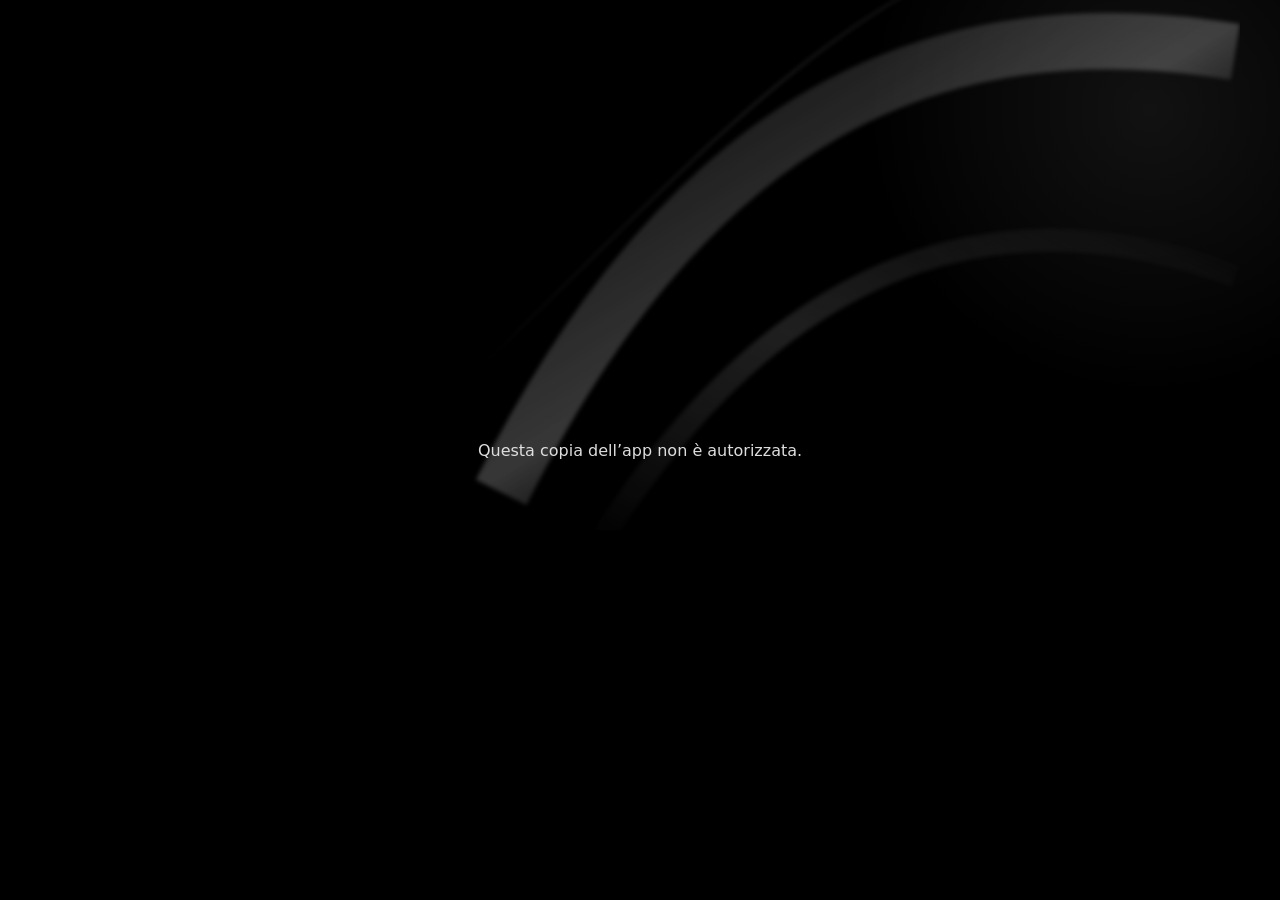
==== commit b684046f: "Protezione:" ====
--- a/index.html
+++ b/index.html
@@ -1,12 +1,16 @@
 <!doctype html>
 <html lang="it"><head><meta charset="UTF-8" />
 <meta name="viewport" content="width=device-width, initial-scale=1.0, viewport-fit=cover" />
-<meta name="theme-color" content="#000000" /><link rel="manifest" href="./manifest.webmanifest?v=ep-fotografo-v61" />
+<meta name="theme-color" content="#000000" /><link rel="manifest" href="./manifest.webmanifest?v=ep-fotografo-v68" />
 <meta name="apple-mobile-web-app-title" content="E. Puglisi" /><link rel="icon" type="image/png" href="./favicon.png" /><link rel="apple-touch-icon" sizes="180x180" href="./icon-180.png" />
 <meta name="apple-mobile-web-app-capable" content="yes" /><meta name="apple-mobile-web-app-status-bar-style" content="black" />
-<title>Edoardo Puglisi Fotographer</title>  <script type="module" crossorigin src="/assets/main-3i76HyuT.js"></script>
-  <link rel="modulepreload" crossorigin href="/assets/preventivo-CNLuEEDe.js">
-  <link rel="stylesheet" crossorigin href="/assets/preventivo-BN5jqcRF.css">
-  <link rel="stylesheet" crossorigin href="/assets/main-Q-q_CuCv.css">
+<title>Edoardo Puglisi Fotographer</title>  <script type="module" crossorigin src="/assets/main-DpIF6n_b.js"></script>
+  <link rel="modulepreload" crossorigin href="/assets/brand-CS6UpD5X.js">
+  <link rel="modulepreload" crossorigin href="/assets/librerie-B4zQ2TGJ.js">
+  <link rel="modulepreload" crossorigin href="/assets/preventivo-DU78wgXv.js">
+  <link rel="modulepreload" crossorigin href="/assets/videoGalleria-DnoiNG43.js">
+  <link rel="stylesheet" crossorigin href="/assets/brand-s4m64xDM.css">
+  <link rel="stylesheet" crossorigin href="/assets/preventivo-CXu_sITa.css">
+  <link rel="stylesheet" crossorigin href="/assets/main-6wbNGmea.css">
 </head>
 <body><div id="root"></div></body></html>
--- a/assets/brand-s4m64xDM.css
+++ b/assets/brand-s4m64xDM.css
@@ -0,0 +1 @@
+:root{--bg:#0b0b0b;--card:#161616;--line:#2a2a2a;--red:#5a5a5a;--gold:#f0f0f0;--tx:#f2efe6;--mut:#9a958a;font-family:system-ui,-apple-system,Segoe UI,Roboto,sans-serif;color:var(--tx);background:var(--bg)}*{box-sizing:border-box}body{margin:0;background:var(--bg)}.top{background:#000}.app{max-width:720px;margin:0 auto;min-height:100vh;padding-bottom:84px}.top{position:sticky;top:0;z-index:5;background:#000;border-bottom:2px solid var(--gold);padding:12px 16px}.logo{color:var(--gold);font-size:20px;letter-spacing:.5px}.logo span{color:var(--red);font-weight:700}main{padding:12px}.card{background:var(--card);border:1px solid var(--line);border-radius:14px;padding:14px;margin-bottom:12px}h3{color:var(--gold);font-size:15px;margin:6px 0 10px;text-transform:uppercase;letter-spacing:.6px}.row{display:flex;gap:8px;align-items:center;margin-bottom:12px;flex-wrap:wrap}.row input{flex:1;min-width:110px}input,select,textarea{width:100%;background:#0e0e0e;color:var(--tx);border:1px solid var(--line);border-radius:10px;padding:11px;font-size:16px}input:focus,select:focus,textarea:focus{outline:none;border-color:var(--gold)}textarea{min-height:60px;resize:vertical}.campo{display:flex;flex-direction:column;gap:4px;margin-bottom:8px}.campo span{font-size:12px;color:var(--mut)}.grid2{display:grid;grid-template-columns:1fr 1fr;gap:0 10px}.grid3{display:grid;grid-template-columns:1fr 1fr 1fr;gap:0 8px}.coppia-ora{grid-column:1/-1;display:grid;grid-template-columns:1.4fr .8fr;gap:0 10px}.grid2 .campo:last-child:nth-child(odd){grid-column:1/-1}.btn{display:inline-flex;align-items:center;justify-content:center;gap:6px;background:#222;color:var(--tx);border:1px solid #3a3a3a;border-radius:10px;padding:11px 14px;font-size:15px;cursor:pointer;text-decoration:none;font-weight:600}.btn.sm{padding:7px 10px;font-size:13px}.btn.red{background:var(--red);border-color:var(--red);color:#fff}.btn.gold{background:var(--gold);border-color:var(--gold);color:#111}.btn.wa{background:#0f3d24;border-color:#1f7a47}.btn.danger{background:transparent;color:#ff6b6b;border-color:#5a1a1a}.btn.big{width:100%;padding:16px;font-size:18px}.btn:disabled{opacity:.4}.acts{display:flex;gap:8px;flex-wrap:wrap;margin:10px 0}.acts.sticky{position:sticky;bottom:76px;background:var(--bg);padding:8px 0}.ev .evhead{display:flex;justify-content:space-between;gap:10px;cursor:pointer}.ev small{display:block;color:var(--mut);font-size:12px;margin-top:3px;text-transform:capitalize}.right{text-align:right;display:flex;flex-direction:column;align-items:flex-end;gap:4px}.gold{color:var(--gold)}.red{color:#ff4d5e}.badge{font-size:11px;font-weight:700;padding:3px 8px;border-radius:20px;text-transform:uppercase;letter-spacing:.5px}.badge.p{border:1px solid var(--gold);color:var(--gold)}.badge.c{background:var(--red);color:#fff}.esempio{display:flex;justify-content:space-between;align-items:center;background:#1e1e1e;color:var(--gold);border-radius:8px;padding:4px 4px 4px 10px;margin-bottom:8px;font-size:13px}.pacchetti{display:grid;grid-template-columns:1fr 1fr;gap:8px}.pk{border:1px solid var(--line);border-radius:12px;padding:10px;display:flex;flex-direction:column;gap:3px;cursor:pointer}.pk input{display:none}.pk.on{border-color:var(--gold);background:#1c1c1c}.pk small{color:var(--mut);font-size:11px}.check{display:flex;align-items:center;gap:10px;padding:10px 0;border-bottom:1px solid var(--line)}.check input{width:22px;height:22px;accent-color:var(--red)}.poster-qta{border-bottom:1px solid var(--line)}.poster-qta>.check{border-bottom:0}.poster-qta .qta{display:flex;align-items:center;gap:10px;padding:0 0 10px 32px;font-size:14px;color:var(--mut)}.poster-qta .qta select{width:auto;min-width:72px;padding:6px 8px}.check span{flex:1}.check em{color:var(--gold);font-style:normal;font-size:14px}.check.locked{opacity:.75}.riga{display:flex;justify-content:space-between;gap:10px;padding:7px 0;border-bottom:1px dashed var(--line);font-size:14px}.riga small{color:var(--mut)}.riga.tot{font-size:17px;border:none;color:var(--gold)}.riga.ok{color:#7bd88f}.riga.click{cursor:pointer}.x{background:none;border:none;color:#ff6b6b;font-size:14px;margin-left:6px}.hint{color:var(--mut);font-size:13px}.warn{color:#ffb347;font-size:13px}.okmsg{color:#7bd88f;margin:8px 0 0;font-size:14px}.tabs{position:fixed;bottom:0;left:0;right:0;display:flex;background:#000;border-top:2px solid var(--gold);z-index:6;padding-bottom:env(safe-area-inset-bottom)}.tabs button{flex:1;background:none;border:none;color:var(--mut);padding:8px 2px;font-size:11px;display:flex;flex-direction:column;align-items:center;gap:2px}.tabs button span{font-size:20px}.tabs button.on{color:var(--gold)}.tabs button.on span{filter:drop-shadow(0 0 4px var(--red))}.modal{position:fixed;top:0;right:0;bottom:0;left:0;background:#000;z-index:10;display:flex;flex-direction:column}.modalbar{display:flex;gap:8px;align-items:center;padding:10px;border-bottom:1px solid var(--gold)}.modalbar b{flex:1;font-size:13px;overflow:hidden;text-overflow:ellipsis;white-space:nowrap}.modal .hint{text-align:center;margin:6px}.pdfpagine{flex:1;overflow:auto;background:#111;padding:8px 8px 24px}.pdfpagine figure{margin:0 0 14px}.pdfpagine figcaption{color:var(--gold);font-size:12px;margin:0 0 4px}.pdfpagine img{width:100%;height:auto;background:#fff;display:block}.clausole ol{padding-left:18px;font-size:13px;line-height:1.5;color:#ddd}.pkedit{border-bottom:1px solid var(--line);padding-bottom:8px;margin-bottom:10px}@media (max-width:380px){.grid3{grid-template-columns:1fr 1fr}}.toast{position:fixed;left:12px;right:12px;bottom:84px;z-index:20;padding:14px;border-radius:12px;font-weight:600;max-width:696px;margin:0 auto}.toast.ok{background:#1f5d36;color:#fff}.toast.err{background:var(--red);color:#fff}.confirm{border:1px solid var(--gold);border-radius:12px;padding:12px;margin-top:10px;background:#1c1c1c}details summary{list-style:none;margin-bottom:8px}details summary::-webkit-details-marker{display:none}.logoimg{display:block;height:44px;width:auto;margin:-4px 0}.cnt{display:inline-block;min-width:22px;padding:1px 7px;border-radius:12px;background:var(--red);color:#fff;font-size:12px;text-align:center;margin-left:6px;vertical-align:middle}.cnt.ok{background:#1f7a47}.prom{display:flex;justify-content:space-between;align-items:center;gap:10px;padding:10px 0;border-bottom:1px solid var(--line)}.prom small{display:block;color:var(--mut);font-size:12px;margin-top:3px;text-transform:capitalize}.prom .right{gap:6px}.click{cursor:pointer}.badge.ok{background:#1f7a47;color:#fff}.tabs button span{position:relative}.tabbadge{position:absolute;top:-4px;right:-12px;background:var(--red);color:#fff;font-style:normal;font-size:10px;font-weight:700;border-radius:10px;padding:0 5px;line-height:16px}.calhead{display:flex;justify-content:space-between;align-items:center;gap:8px;margin-bottom:10px}.calhead b{font-size:17px;color:var(--gold)}.calhead h3{margin:0}.cal{display:grid;grid-template-columns:repeat(7,1fr);gap:4px}.dow{text-align:center;color:var(--mut);font-size:12px;padding:4px 0}.day{aspect-ratio:1;background:#0e0e0e;border:1px solid var(--line);border-radius:8px;color:var(--tx);font-size:14px;display:flex;flex-direction:column;align-items:center;justify-content:center;padding:0;cursor:pointer}.day i{font-style:normal;font-size:11px;color:var(--gold);line-height:1}.day.has{border-color:var(--gold);background:#1c1c1c}.day.clash{border-color:#ff6b6b;background:#3a1010}.day.clash i{color:#ff6b6b;font-weight:700}.day.today{outline:2px solid var(--red)}.day.sel{background:var(--gold);color:#111}.day.sel i{color:#111}.warnbox{border-color:#ff6b6b;background:#2a0f0f}.warnbox b{color:#ffb3b3}.chart{display:flex;align-items:flex-end;gap:4px;height:150px;padding:8px 0;border-bottom:1px solid var(--line)}.bar{flex:1;display:flex;flex-direction:column;align-items:center;justify-content:flex-end;height:100%}.bar span{display:block;width:100%;background:linear-gradient(var(--gold),#6e6e6e);border-radius:4px 4px 0 0;min-height:1px}.bar small{font-size:10px;color:var(--mut);margin-top:3px}.bar em{font-style:normal;font-size:9px;color:var(--tx);margin-bottom:2px}.check.cons input[type=date]{width:auto;padding:6px 8px;font-size:14px}.ok-msg{color:#7bd88f;font-weight:600;margin:8px 0 0}.tabs button{font-size:10px}.blocco{min-height:100vh;display:flex;flex-direction:column;align-items:center;justify-content:center;gap:14px;padding:24px;text-align:center;background:#000}.blocco .logoimg{height:70px;margin-bottom:10px}.blocco h2{color:var(--gold);margin:0}.blocco p{margin:0}.blocco a.btn{text-decoration:none;display:inline-block}.licavviso{background:#1e1e1e;color:var(--gold);padding:10px 16px;font-size:14px;border-bottom:1px solid var(--line)}.licavviso a{color:var(--tx);font-weight:600}.licprova{display:flex;flex-wrap:wrap;align-items:center;gap:6px;justify-content:center;text-align:center;font-size:15px}.licprova .conto{font-variant-numeric:tabular-nums;color:var(--tx);font-size:17px}.licprova a{margin-left:6px}.day u{text-decoration:none;font-size:10px;color:silver;line-height:1}.day.gimp:not(.has){border-color:#6a6a6a}.occ{display:flex;gap:8px;margin:2px 0 12px}.occ button{flex:1;min-height:46px;border-radius:12px;border:1px solid var(--line);background:#141414;color:var(--tx);font-size:14px;padding:8px 4px}.occ button:disabled{opacity:.35}.occ button.on{background:var(--gold);color:#111;border-color:var(--gold);font-weight:650}.gimpegno{text-decoration:none;color:var(--tx);border-left:3px solid #9a9a9a;padding-left:8px}.gimpegno small{color:var(--mut)}.gcal .gcal-ok{margin-left:6px;font-size:11px;vertical-align:middle}.gcal select{width:100%}.gcal-ev{margin:-4px 4px 10px}.gimport ol{margin:8px 0 6px;padding-left:20px;line-height:1.5}.gimport ol li{margin:3px 0}.gimport details{margin:10px 0}.gimport summary{cursor:pointer;padding:4px 0}.gimport .btn.danger{margin-top:4px}.listino-tipi{display:flex;flex-wrap:wrap;gap:6px;margin:8px 0 10px}.listino-titolo{margin:6px 0}.pk-extra{margin-top:6px}.pk-flag{display:flex;flex-wrap:wrap;gap:14px;margin:4px 0}.promo-edit{border:1px dashed rgba(200,160,80,.5);border-radius:10px;padding:8px 10px;margin-top:6px}.promo-edit.on{border-style:solid;background:#c8a05014}.promo-stato{font-size:.8em;padding:1px 8px;border-radius:9px;background:#7f7f7f33;margin-left:6px}.promo-stato.on{background:#2e7d32;color:#fff}.grid3{display:grid;grid-template-columns:repeat(auto-fit,minmax(140px,1fr));gap:8px}.prezzo-vecchio{opacity:.6;font-weight:400;margin-right:4px}.promo-tag,.promo-firmato{display:block;font-style:normal;font-size:.75em;font-weight:600;color:#c0392b}.promo-firmato{color:inherit;opacity:.7;font-weight:400}.firmapad{position:fixed;top:0;right:0;bottom:0;left:0;z-index:30;background:#000;display:flex;flex-direction:column;gap:8px;padding:max(10px,env(safe-area-inset-top)) max(10px,env(safe-area-inset-right)) max(10px,env(safe-area-inset-bottom)) max(10px,env(safe-area-inset-left));overscroll-behavior:none;touch-action:none;user-select:none;-webkit-user-select:none}.firmabar{display:flex;align-items:center;gap:10px;border-bottom:1px solid var(--gold);padding-bottom:8px}.firmabar div{flex:1;display:flex;flex-direction:column}.firmabar b{color:var(--gold);text-transform:uppercase;letter-spacing:.6px;font-size:14px}.firmabar small{font-size:17px;font-weight:700}.firmaarea{flex:1;position:relative;background:#fff;border-radius:12px;min-height:140px;overflow:hidden}.firmaarea canvas{position:absolute;top:0;right:0;bottom:0;left:0;width:100%;height:100%;display:block;touch-action:none;cursor:crosshair;z-index:2}.firmalinea{position:absolute;left:6%;right:6%;bottom:24%;border-bottom:1.5px dashed #b9b2a0;z-index:1}.firmalinea span{position:absolute;left:0;bottom:4px;color:#b9b2a0;font-size:18px}.firmaph{position:absolute;top:0;right:0;bottom:0;left:0;margin:0;display:flex;align-items:center;justify-content:center;color:#c9c2b0;font-size:22px;z-index:1;pointer-events:none}.firmalegale{margin:0;font-size:13px;color:var(--tx);text-align:center}.firmaacts{display:flex;gap:10px}.firmaacts .btn{flex:1;padding:14px}@media (orientation:landscape) and (max-height:520px){.firmapad{gap:5px}.firmabar{padding-bottom:4px}.firmabar small{font-size:15px}.firmaacts .btn{padding:9px}.firmalegale{font-size:12px}}.firmaimg{background:#fff;border-radius:10px;padding:8px;display:flex;justify-content:center;margin-bottom:8px}.firmaimg img{max-width:100%;max-height:110px}.badge.firm{background:#1f7a47;color:#fff}.pk-album{border:1px solid var(--line);border-radius:12px;padding:10px 12px;margin:10px 0;background:#ffffff08}.pk-album.on{border-color:var(--gold);background:#c9a22714}.sw-riga{display:flex;align-items:center;justify-content:space-between;gap:12px;cursor:pointer;min-height:44px}.sw-riga span{display:flex;flex-direction:column;gap:2px}.sw-riga b{font-size:16px}.sw-riga small{color:var(--mut);font-size:13px}.sw-riga input{-moz-appearance:none;appearance:none;-webkit-appearance:none;flex:none;width:52px;height:30px;border-radius:15px;background:#3a3a3a;border:1px solid #666;position:relative;margin:0;cursor:pointer;transition:background .15s}.sw-riga input:after{content:"";position:absolute;top:3px;left:3px;width:24px;height:24px;border-radius:50%;background:#fff;transition:left .15s}.sw-riga input:checked{background:var(--gold)}.sw-riga input:checked:after{left:25px}.pk-album .grid2{margin-top:8px}select{-webkit-appearance:none;-moz-appearance:none;appearance:none;background-image:url("data:image/svg+xml,%3Csvg xmlns='http://www.w3.org/2000/svg' width='12' height='8'%3E%3Cpath d='M1 1l5 5 5-5' fill='none' stroke='%239a958a' stroke-width='2'/%3E%3C/svg%3E");background-repeat:no-repeat;background-position:right 12px center;padding-right:34px}.prezzi-pag{display:flex;flex-direction:column;gap:12px}.prezzi-pk{display:flex;flex-direction:column;gap:12px;min-width:0}.extra-card{min-width:0}.tipi-chips{display:flex;gap:8px;overflow-x:auto;-webkit-overflow-scrolling:touch;scrollbar-width:none;margin:0 -16px;padding:2px 16px 6px;scroll-snap-type:x proximity}.tipi-chips::-webkit-scrollbar{display:none}.chip{flex:none;min-height:44px;padding:0 16px;border-radius:22px;border:1px solid var(--line);background:var(--card);color:var(--tx);font-size:15px;white-space:nowrap;cursor:pointer;scroll-snap-align:start}.chip.on{background:var(--gold);border-color:var(--gold);color:#000;font-weight:700}.chips{display:flex;flex-wrap:wrap;gap:8px;margin-top:8px}.pk-titolo{margin:4px 0 0;font-size:14px;letter-spacing:.5px;text-transform:uppercase;color:var(--mut)}.pk-lista{display:flex;flex-direction:column;gap:10px}.pk-card{background:var(--card);border:1px solid var(--line);border-radius:14px;overflow:hidden}.pk-card.aperta,.pk-card.scelta{border-color:var(--gold)}.pk-card.scelta{box-shadow:0 0 0 2px var(--gold)}.pk-testa{all:unset;box-sizing:border-box;width:100%;display:flex;align-items:center;gap:12px;padding:14px;min-height:64px;cursor:pointer}.pk-nome{flex:1;min-width:0;display:flex;flex-direction:column;gap:3px}.pk-nome b{font-size:17px}.pk-nome small{color:var(--mut);font-size:13px;white-space:nowrap;overflow:hidden;text-overflow:ellipsis}.pk-prezzo{display:flex;flex-direction:column;align-items:flex-end;gap:2px;flex:none}.pk-prezzo b{font-size:17px;color:var(--gold)}.pk-prezzo s{color:var(--mut);font-size:13px}.pk-prezzo b.promo{color:#7bd88f}.pk-prezzo small{font-size:12px;color:var(--mut)}.chev{flex:none;color:var(--mut);font-size:16px;width:16px;text-align:center}.pk-corpo{padding:12px 14px 14px;display:flex;flex-direction:column;gap:10px;border-top:1px solid var(--line)}.pk-piano{display:flex;flex-direction:column;gap:8px}.pk-rate-riga{display:flex;flex-direction:column;gap:4px;padding-bottom:8px;border-bottom:1px dashed var(--line)}.pk-servizi b{font-size:14px}.pk-fondo{display:flex;justify-content:flex-end}.promo-edit{border:1px solid var(--line);border-radius:12px;padding:0 12px}.promo-edit.on{border-color:#7bd88f}.promo-testa{all:unset;box-sizing:border-box;width:100%;display:flex;align-items:center;gap:10px;min-height:48px;cursor:pointer}.promo-testa b{flex:1}.promo-stato.no{color:var(--mut);font-size:13px}.promo-edit .grid3{padding-bottom:10px}.nuovo-pk{min-height:50px;border-style:dashed;width:100%}.extra-card h4{margin:14px 0 4px;font-size:13px;color:var(--mut);text-transform:uppercase;letter-spacing:.5px}.extra-riga{display:flex;align-items:flex-start;justify-content:space-between;gap:8px 12px;min-height:52px;border-bottom:1px solid var(--line);flex-wrap:wrap}.compreso{display:flex;align-items:flex-start;gap:6px;font-size:13px;color:var(--mut);line-height:1.25;flex:1 1 100%;max-width:100%;justify-content:flex-end}.compreso span{white-space:normal}.compreso.on{color:#e7c27a}.compreso input{width:16px;height:16px;margin-top:1px;accent-color:#e7c27a;flex:none}.compreso-box{flex:0 1 auto;max-width:100%;align-self:center}.compreso-box.aperta{flex:1 1 100%;align-self:stretch}.compreso-testa{display:inline-flex;align-items:center;gap:8px;max-width:100%;min-height:36px;padding:0 10px;border-radius:10px;border:1px solid var(--line);background:transparent;color:var(--mut);font-size:13px;text-align:left}.compreso-box.aperta .compreso-testa{display:flex;width:100%}.compreso-box.on .compreso-testa{border-color:#e7c27a;color:#e7c27a}.compreso-testa .segno{width:16px;height:16px;border:1.5px solid currentColor;border-radius:4px;display:inline-flex;align-items:center;justify-content:center;font-size:11px;line-height:1;flex:none}.compreso-box.on .segno{background:#e7c27a;color:#111;border-color:#e7c27a}.compreso-testa span{white-space:normal;line-height:1.2}.compreso-testa i{margin-left:auto;font-style:normal;flex:none}.compreso-lista{display:flex;flex-direction:column;gap:2px;width:100%;margin-top:6px;padding:4px 8px;border:1px solid var(--line);border-radius:10px}.compreso-voce{display:flex;align-items:flex-start;gap:8px;min-height:40px;padding:8px 2px;font-size:14px}.compreso-voce input{width:18px;height:18px;margin-top:1px;accent-color:#e7c27a;flex:none}.compreso-voce span{white-space:normal;line-height:1.25}.compreso-voce.on{color:#e7c27a}.pk-corpo .compreso{grid-column:1/-1;justify-content:flex-start}.extra-gruppo .extra-riga:last-child{border-bottom:0}.extra-riga>span:first-child{flex:1;font-size:15px}.extra-val{display:flex;align-items:center;gap:6px;flex:1 1 180px;flex-wrap:wrap;justify-content:flex-end;max-width:100%}.extra-val i{font-style:normal;color:var(--mut)}.extra-val input{width:96px;text-align:right;padding:10px}.extra-custom{display:flex;align-items:center;gap:8px;min-height:48px;border-top:1px dashed var(--line);padding:6px 0;flex-wrap:wrap}.extra-custom>input{flex:1;min-width:0}.extra-custom>textarea{flex:1 1 100%;min-height:72px;background:#111;color:var(--tx);border:1px solid #3a3a3a;border-radius:8px;padding:8px}.extra-nuovo{display:flex;flex-wrap:wrap;gap:8px;align-items:center;margin-top:12px}.extra-nuovo>input,.extra-nuovo>select{flex:1 1 140px;min-width:0}@media (max-width:560px){.extra-card h4{margin:8px 0 0}.extra-riga{display:grid;grid-template-columns:minmax(0,1fr) auto;gap:4px 8px;min-height:0;padding:6px 0;align-items:center}.extra-val{flex:none;justify-content:flex-end}.extra-val input{width:74px;padding:7px 8px}.compreso-box{grid-column:1 / -1;align-self:start;justify-self:start}.compreso-box.aperta{justify-self:stretch}.compreso-testa{min-height:32px;padding:0 8px;width:auto}.compreso-box.aperta .compreso-testa{width:100%}.compreso-voce{min-height:0;padding:4px 2px}.extra-custom{display:grid;grid-template-columns:minmax(0,1fr) auto;gap:6px;min-height:0;padding:6px 0;align-items:center}.extra-custom>input{grid-column:1 / -1}.extra-custom>.btn{justify-self:end}.extra-custom .compreso-box{grid-column:1 / -1}.extra-nuovo{gap:6px;margin-top:8px}}.info-btn{all:unset;cursor:pointer;color:var(--mut);padding:0 6px;font-size:16px}.info-txt{margin:4px 0}.sez-titolo{margin:18px 2px 6px;font-size:15px}.btn.ghost{background:transparent;border:1px solid var(--line);color:var(--mut);align-self:center}.sw-riga input:checked{background:#2e9d5b;border-color:#2e9d5b}.extra-val input::-webkit-outer-spin-button,.extra-val input::-webkit-inner-spin-button,.pk-corpo input::-webkit-outer-spin-button,.pk-corpo input::-webkit-inner-spin-button{-webkit-appearance:none;margin:0}.extra-val input,.pk-corpo input[type=number]{-moz-appearance:textfield;-webkit-appearance:textfield;appearance:textfield}.v-impagina>.imp-pagina{grid-column:1/-1}.imp-pagina label.hint input,.imp-pagina label.hint select,.imp-pagina .imp-cerca{display:block;width:100%;margin:6px 0;background:#111;color:var(--tx);border:1px solid #3a3a3a;border-radius:8px;padding:8px;box-sizing:border-box}.imp-editor{display:flex;gap:16px;align-items:flex-start}.imp-lavoro{flex:1;min-width:0;display:flex;justify-content:center;align-items:flex-start}.imp-pannello{width:340px;flex:0 0 340px;position:sticky;top:8px;max-height:calc(100dvh - 24px);overflow:auto}.imp-editor .imp-stage{overflow:hidden;background:transparent;border:0}@media (max-width:860px){.imp-editor{flex-direction:column}.imp-pannello{width:auto;flex:1 1 auto;position:static;max-height:none}}.imp-tools{display:flex;flex-wrap:wrap;gap:8px;margin:10px 0}.imp-sfoglia{position:relative}.imp-stage{width:100%;overflow:auto;border-radius:12px;background:#1a1a1a;border:1px solid #3a3a3a;touch-action:none}.imp-safe{position:absolute;border:3px dashed #c6a15b;pointer-events:none;z-index:40;box-sizing:border-box}.imp-num{position:absolute;left:0;right:0;bottom:2%;text-align:center;z-index:41;pointer-events:none;color:#111}.imp-colore{display:flex;align-items:center;gap:6px}.imp-tono{width:28px;height:28px;border-radius:50%;border:1px solid #666;padding:0}.imp-freccia{position:absolute;top:50%;transform:translateY(-50%);z-index:6;width:44px;height:72px;border:0;border-radius:12px;background:#0000008c;color:#fff;font-size:32px;line-height:1;cursor:pointer}.imp-freccia.sx{left:8px}.imp-freccia.dx{right:8px}.imp-freccia:disabled{opacity:.28}.imp-dissolvi{animation:impFade .55s ease}@keyframes impFade{0%{opacity:0}to{opacity:1}}.imp-tela{transform-origin:top left;position:relative}.imp-sfondo{position:absolute;top:0;right:0;bottom:0;left:0;width:100%;height:100%;object-fit:cover;pointer-events:none;z-index:0}.imp-el{position:absolute;box-sizing:border-box;overflow:hidden;cursor:grab;background:#f3f3f3}.imp-el.on{outline:4px solid #c6a15b;outline-offset:-4px}.imp-el img{position:absolute;pointer-events:none;max-width:none}.imp-vuota,.imp-testo{display:flex;align-items:center;justify-content:center;width:100%;height:100%;color:#666}.imp-testo{white-space:nowrap}.imp-resize{position:absolute;right:0;bottom:0;width:28px;height:28px;background:#c6a15b;cursor:nwse-resize;z-index:5}.imp-scheda{margin-top:10px}.imp-griglia{display:grid;grid-template-columns:repeat(auto-fill,minmax(150px,1fr));gap:10px}.imp-card{padding:8px;text-align:left}.imp-card.sel{outline:2px solid var(--gold)}.imp-mini-btn{background:transparent;color:inherit;border:0;width:100%;cursor:pointer;text-align:left}.imp-mini-box{height:120px;display:flex;align-items:center;justify-content:center;background:#111;border-radius:8px;overflow:hidden}.imp-mini{position:relative;max-height:110px;max-width:100%}.imp-mini i,.imp-mini em{position:absolute;overflow:hidden}.imp-mini i img{width:100%;height:100%;object-fit:cover;display:block}.imp-mini em{font-size:7px;line-height:1}.imp-voce{display:flex;flex-direction:column;align-items:flex-start;width:100%;margin-top:8px;cursor:pointer;color:inherit}.imp-voce small,.imp-card small{color:var(--mut);display:block}.st{position:fixed;top:0;right:0;bottom:0;left:0;z-index:900;display:grid;background:#2a2a2a;color:#eee;font-size:13px;grid-template-columns:210px minmax(0,1fr) 172px;grid-template-rows:auto auto minmax(0,1fr) auto;grid-template-areas:"top top top" "ctx ctx ctx" "sx tela dx" "giu giu giu";padding:env(safe-area-inset-top) env(safe-area-inset-right) 0 env(safe-area-inset-left);user-select:none;-webkit-user-select:none}.st button{font:inherit}.st-b{background:#474747;color:#f0f0f0;border:1px solid #5c5c5c;border-radius:6px;padding:6px 10px;min-height:32px;cursor:pointer;white-space:nowrap;line-height:1.1}.st-b:hover:not(:disabled){background:#555}.st-b:disabled{opacity:.4;cursor:default}.st-b.on{background:#d9d9d9;color:#111;border-color:#d9d9d9}.st-b.gold{background:#e8e8e8;color:#111;border-color:#e8e8e8;font-weight:600}.st-b.danger,.st-tendina .danger{color:#ff8a80}.st-top{grid-area:top;display:flex;align-items:center;gap:8px;padding:8px 10px;background:#1d1d1d;border-bottom:1px solid #111;flex-wrap:wrap}.st-titolo{display:flex;flex-direction:column;min-width:0;max-width:340px;margin:0 6px}.st-titolo b{white-space:nowrap;overflow:hidden;text-overflow:ellipsis}.st-titolo small{color:#a8a8a8;font-size:11px;white-space:nowrap;overflow:hidden;text-overflow:ellipsis}.st-gruppo{display:flex;gap:2px}.st-gruppo .st-b{border-radius:0}.st-gruppo .st-b:first-child{border-radius:6px 0 0 6px}.st-gruppo .st-b:last-child{border-radius:0 6px 6px 0}.st-zoom{min-width:56px}.st-spazio{flex:1}.st-occ{color:#ddd;font-size:12px;max-width:260px;overflow:hidden;text-overflow:ellipsis;white-space:nowrap}.st-menu{position:relative}.st-tendina{position:absolute;top:calc(100% + 4px);left:0;min-width:250px;background:#303030;border:1px solid #555;border-radius:8px;box-shadow:0 12px 30px #00000080;padding:6px;z-index:20;display:flex;flex-direction:column;gap:2px}.st-menu.dx .st-tendina{left:auto;right:0}.st-tendina button,.st-tendina a{background:transparent;border:0;color:#eee;text-align:left;padding:9px 10px;border-radius:6px;cursor:pointer;font-size:13px;word-break:break-all}.st-tendina button:hover:not(:disabled){background:#454545}.st-tendina button:disabled{opacity:.4}.st-tendina label{display:flex;flex-direction:column;gap:4px;padding:6px 10px;color:#bbb;font-size:12px}.st-tendina input{background:#1b1b1b;color:#eee;border:1px solid #555;border-radius:6px;padding:7px}.st-ctx{grid-area:ctx;display:flex;align-items:center;gap:6px;padding:6px 10px;background:#353535;border-bottom:1px solid #1e1e1e;overflow-x:auto;scrollbar-width:thin;min-height:46px}.st-ctx>*{flex:none}.st-tit{color:#fff;margin-right:4px}.st-mut{color:#a5a5a5;font-size:12px}.st-sep{width:1px;height:24px;background:#555;margin:0 4px}.st-seg{display:inline-flex;background:#232323;border:1px solid #4e4e4e;border-radius:7px;padding:2px;gap:2px}.st-seg button{background:transparent;border:0;color:#cfcfcf;padding:5px 9px;border-radius:5px;cursor:pointer;white-space:nowrap;min-height:28px}.st-seg button.on{background:#d9d9d9;color:#111}.st-largo{display:flex;width:100%}.st-largo button{flex:1;padding:5px 2px}.st-colore{display:inline-flex;width:30px;height:30px;border-radius:50%;overflow:hidden;border:1px solid #777;cursor:pointer}.st-colore input{width:44px;height:44px;margin:-7px;border:0;padding:0;background:none;cursor:pointer}.st-range{display:inline-flex;align-items:center;gap:6px;color:#ccc;font-size:12px}.st-range input{width:110px}.st-testo{background:#1b1b1b;color:#eee;border:1px solid #555;border-radius:6px;padding:6px 8px;width:200px}.st-sel{background:#1b1b1b;color:#eee;border:1px solid #555;border-radius:6px;padding:6px;max-width:100%}.st-pan{background:#383838;display:flex;flex-direction:column;min-height:0;overflow:hidden}.st-riga{display:flex;align-items:center;gap:8px;padding:7px 8px;flex-wrap:wrap}.st-riga>b{font-size:12px;text-transform:uppercase;letter-spacing:.06em;color:#ddd}.st-modelli{grid-area:sx;border-right:1px solid #1e1e1e;gap:6px;padding-bottom:6px}.st-modelli>.st-seg,.st-modelli>.st-chips,.st-modelli>.st-sel{margin:0 8px}.st-chips{display:flex;flex-wrap:wrap;gap:3px;align-items:center}.st-chips button{background:#2a2a2a;border:1px solid #4e4e4e;color:#ddd;border-radius:5px;min-width:28px;height:26px;padding:0 6px;cursor:pointer}.st-chips button.on{background:#d9d9d9;color:#111}.st-griglia{overflow-y:auto;display:grid;grid-template-columns:repeat(auto-fill,minmax(84px,1fr));gap:8px;padding:4px 8px 10px;align-content:start;flex:1;min-height:0}.st-lay{background:#2d2d2d;border:1px solid #474747;border-radius:6px;padding:6px 4px 4px;display:flex;flex-direction:column;align-items:center;gap:4px;cursor:pointer;color:#bbb}.st-lay:hover{border-color:#bbb}.st-lay small{font-size:10px;line-height:1.1;max-width:100%;overflow:hidden;text-overflow:ellipsis;white-space:nowrap}.st-fogli{grid-area:dx;border-left:1px solid #1e1e1e}.st-icone{display:flex;gap:3px;padding:0 8px 6px}.st-icone .st-b{padding:4px 0;flex:1;min-height:28px}.st-lista{overflow-y:auto;flex:1;min-height:0;padding:2px 8px 10px;display:flex;flex-direction:column;gap:8px}.st-foglio{background:transparent;border:2px solid transparent;border-radius:6px;padding:4px;display:flex;flex-direction:column;align-items:center;gap:3px;cursor:pointer;color:#ccc}.st-foglio.on{border-color:#3d8bfd;background:#2f3b4d}.st-foglio small{font-size:10.5px}.st-centro{grid-area:tela;position:relative;display:flex;flex-direction:column;min-width:0;min-height:0;background:#4b4b4b}.st-lavoro{flex:1;min-height:0;overflow:auto;display:grid;place-items:center;padding:12px;touch-action:pan-x pan-y}.st-stage{position:relative;overflow:hidden;box-shadow:0 6px 24px #00000073;flex:none;touch-action:none}.st-stage .imp-tela{position:absolute;left:0;top:0}.st-sotto{display:flex;align-items:center;justify-content:center;gap:10px;padding:5px;background:#3c3c3c;border-top:1px solid #2a2a2a;font-size:12px;color:#ccc}.st-sotto .st-b{min-height:28px;padding:2px 14px;font-size:18px}.st-toast{position:absolute;left:50%;bottom:48px;transform:translate(-50%);background:#141414f0;color:#eee;padding:9px 14px;border-radius:8px;max-width:min(560px,90%);font-size:13px;z-index:30;margin:0;box-shadow:0 6px 20px #00000080;pointer-events:none}.st-toast.err{color:#ffb4a8;border:1px solid #8a2b22}.st-fondo{position:absolute;overflow:hidden;z-index:0}.st-fondo img{position:absolute;top:0;right:0;bottom:0;left:0;width:100%;height:100%;object-fit:cover;pointer-events:none}.st-deco{background:transparent}.st-vuota{position:absolute;top:0;right:0;bottom:0;left:0;display:flex;align-items:center;justify-content:center;color:#8a8a8a;font-weight:300}.st-resize{position:absolute;right:0;bottom:0;background:#3d8bfd;cursor:nwse-resize;z-index:5}.st .imp-el.on{outline:none}.st .imp-el.on:after{content:"";position:absolute;top:0;right:0;bottom:0;left:0;border:calc(2.5px / var(--k,1)) solid #3d8bfd;pointer-events:none}.st-modelli.largo .st-griglia{grid-template-columns:1fr}.st-num{position:absolute;text-align:center;z-index:301;pointer-events:none;font-family:Georgia,serif}.st-abb{position:absolute;background:#dc282838;pointer-events:none;z-index:400}.st-taglio{position:absolute;border:1px dashed rgba(220,30,30,.9);pointer-events:none;z-index:401;box-sizing:border-box}.st-sicuro{position:absolute;border:1px dashed rgba(40,140,255,.75);pointer-events:none;z-index:401;box-sizing:border-box}.st-piega{position:absolute;background:#0000008c;pointer-events:none;z-index:402;box-shadow:0 0 0 1px #ffffff59}.st-dorso{position:absolute;background:repeating-linear-gradient(90deg,#ffaa0024 0,#ffaa0024 6px,#ffaa000f 6px,#ffaa000f 12px);pointer-events:none;z-index:399}.st-etich{position:absolute;text-align:center;color:#c82828d9;font-weight:600;pointer-events:none;z-index:403;font-family:system-ui,sans-serif;letter-spacing:.08em;text-transform:uppercase}.st-mini-bg{position:absolute;top:0;right:0;bottom:0;left:0;width:100%;height:100%;object-fit:cover}.st-mini-fondo{position:absolute;overflow:hidden}.st-mini-fondo img{position:absolute;top:0;right:0;bottom:0;left:0;width:100%;height:100%;object-fit:cover}.imp-mini u{position:absolute;top:0;bottom:0;width:1px;background:#00000059;text-decoration:none}.st-tabs{display:none}.st-foto{grid-area:giu;border-top:1px solid #1e1e1e;background:#333}.st-foto .st-riga{padding:6px 10px;border-bottom:1px solid #2a2a2a}.st-guida{margin:4px 10px 0}.st-strip{display:flex;gap:10px;overflow-x:auto;padding:8px 10px 12px;min-height:100px;align-items:center;scrollbar-width:thin;touch-action:pan-x}.st-th{position:relative;flex:none;height:84px;min-width:56px;padding:0;border:2px solid transparent;border-radius:4px;background:#222;cursor:grab;touch-action:pan-x;-webkit-touch-callout:none}.st-th img{height:80px;width:auto;max-width:130px;display:block;border-radius:2px;pointer-events:none}.st-th>span{display:block;width:60px;height:80px;background:#444}.st-th.sel{border-color:#3d8bfd}.st-th.usata img{opacity:.72}.st-th em{position:absolute;right:-5px;bottom:-5px;background:#2fb344;color:#fff;font-style:normal;font-size:10px;font-weight:700;min-width:18px;height:18px;border-radius:9px;display:grid;place-items:center;border:2px solid #333}.st-fantasma{position:fixed;width:90px;height:auto;transform:translate(-50%,-60%);opacity:.85;pointer-events:none;z-index:1000;box-shadow:0 8px 24px #0009;border:2px solid #fff}.st-anteprima{position:fixed;top:0;right:0;bottom:0;left:0;z-index:950;background:#0a0a0af5;display:flex;flex-direction:column}.st-ante-barra{display:flex;justify-content:space-between;align-items:center;padding:10px 14px;color:#ddd}.st-ante-libro{flex:1;display:flex;align-items:center;justify-content:center;gap:10px;min-height:0}.st-ante-foglio{box-shadow:0 20px 60px #000000b3}.st-freccia{font-size:26px;min-height:64px;padding:0 12px}@media (max-width:900px){.st{grid-template-columns:1fr;grid-template-rows:auto auto minmax(38vh,1fr) auto minmax(0,auto);grid-template-areas:"top" "ctx" "tela" "tabs" "pan";font-size:13px}.st-top{gap:5px;padding:6px;flex-wrap:nowrap;overflow-x:auto;scrollbar-width:none}.st-titolo{max-width:46vw;flex:0 0 auto}.st-titolo small{font-size:10px}.st-top .st-spazio{display:none}.st-foto .st-riga{flex-wrap:nowrap;overflow-x:auto;scrollbar-width:none}.st-foto .st-riga>*{flex:none}.st-toast{bottom:44px;font-size:12px;padding:6px 10px}.st-lbl{display:none}.st-tabs{grid-area:tabs;display:flex;background:#1d1d1d;border-top:1px solid #111}.st-tabs button{flex:1;background:transparent;border:0;color:#aaa;padding:10px 0;font-size:13px;border-bottom:2px solid transparent}.st-tabs button.on{color:#fff;border-bottom-color:#3d8bfd}.st-pan{grid-area:pan;display:none;max-height:36vh;border:0}.st-pan.on{display:flex}.st-foto{max-height:none}.st-lista{flex-direction:row;overflow-x:auto;overflow-y:hidden}.st-foglio{flex:none}.st-griglia{grid-template-columns:repeat(auto-fill,minmax(92px,1fr))}.st-menu .st-tendina{position:fixed;left:8px;right:8px;top:auto;bottom:calc(8px + env(safe-area-inset-bottom));max-height:70vh;overflow:auto}.st-menu.dx .st-tendina{left:8px;right:8px}.st-b{min-height:36px}.st-foto,.st-pan.st-modelli,.st-pan.st-fogli{padding-bottom:env(safe-area-inset-bottom)}}.imp-mio{display:inline-flex;align-items:center;gap:6px;background:#1c1c1c;border:1px solid #3a3a3a;border-radius:14px;padding:3px 4px 3px 10px;font-size:13px}.imp-mio button{background:transparent;border:0;color:var(--mut);cursor:pointer}.st-giro{position:absolute;overflow:visible;pointer-events:none}.st-giro img{position:absolute;max-width:none;pointer-events:none}.st .imp-el.meta:after{content:"";position:absolute;top:0;right:0;bottom:0;left:0;border:calc(4px / var(--k,1)) solid #2fb344;background:#2fb3442e;pointer-events:none}.st .imp-el.via{opacity:.45}.st-aiuto{position:absolute;background:#ff2fb3;pointer-events:none;z-index:420}.st-presa{position:absolute;left:0;top:0;background:#3d8bfd;color:#fff;cursor:move;z-index:6;display:grid;place-items:center;font-style:normal;line-height:1}.st-foglio.preso{opacity:.4}.st-foglio.prima{box-shadow:0 -4px #3d8bfd}.st-foglio.dopo{box-shadow:0 4px #3d8bfd}.st-foglio{touch-action:pan-y;-webkit-touch-callout:none}.st-num-in{width:42px;background:#1b1b1b;color:#eee;border:1px solid #555;border-radius:5px;padding:4px;text-align:right}.st-range output{min-width:38px;color:#ddd;font-variant-numeric:tabular-nums}@media (max-width:900px){.st-foglio.prima{box-shadow:-4px 0 #3d8bfd}.st-foglio.dopo{box-shadow:4px 0 #3d8bfd}.st-foglio{touch-action:pan-x}}.st-foglio img,.st-foglio *{-webkit-user-drag:none;user-select:none;-webkit-user-select:none}@media (min-width:900px){.st-ctx{flex-wrap:wrap;overflow-x:visible;row-gap:4px}}.st-primo{background:#3d8bfd!important;border-color:#3d8bfd!important;color:#fff!important;font-weight:600}.st-chip{background:#474747;color:#f0f0f0;border:1px solid #5c5c5c;border-radius:14px;padding:4px 10px;cursor:pointer;font-size:12px}.st-chip:hover{background:#5a5a5a}.st-controllo{align-items:center;justify-content:center;background:#0a0a0ab3}.st-dialogo{background:#2e2e2e;color:#eee;border:1px solid #555;border-radius:10px;padding:16px 18px;max-width:min(560px,94vw);display:flex;flex-direction:column;gap:12px;box-shadow:0 12px 40px #0009}.st-dialogo>b{font-size:16px}.st-ctl{display:flex;flex-direction:column;gap:6px}.st-ctl small{color:#aaa}.st-dialogo-bottoni{display:flex;flex-wrap:wrap;gap:8px;justify-content:flex-end}.sp{position:fixed;top:0;right:0;bottom:0;left:0;z-index:940;background:#3a3a3a;color:#eee;display:flex;flex-direction:column;font-size:13px}.sp>*{flex:none}.sp>.sp-centro{flex:1 1 0;min-height:0}.sp-centro>*{flex:none}.sp input.st-num-in{width:56px}.sp>.sp-storia{flex:0 0 34vh;min-height:150px}.sp select,.sp input{width:auto;margin:0}.sp-top{display:flex;align-items:center;gap:8px;padding:8px 12px;background:#2b2b2b;border-bottom:1px solid #1e1e1e}.sp-tit{font-size:15px}.sp-info{color:#bbb}.sp-opz{display:flex;flex-wrap:wrap;align-items:center;gap:6px 8px;padding:6px 12px;background:#353535;border-bottom:1px solid #1e1e1e}.sp-l{color:#bbb;font-size:12px;display:inline-flex;align-items:center;gap:6px}.sp-nota{margin:4px 12px;color:#e8c46a;font-size:12px}.sp-fogli{display:flex;gap:8px;overflow-x:auto;padding:8px 12px;background:#555;scrollbar-width:thin}.sp-f{flex:none;background:transparent;border:2px solid transparent;border-radius:4px;padding:2px;cursor:pointer;display:flex;flex-direction:column;align-items:center;gap:2px;color:#ddd}.sp-f.on{border-color:#3d8bfd;background:#2d2d2d}.sp-f.nuovo{margin-left:10px;box-shadow:-6px 0 0 -4px #e8c46a}.sp-f small{font-size:10px}.sp-centro{display:flex;flex-direction:column;align-items:center;justify-content:center;gap:8px;padding:8px;background:#9a9a9a;min-height:0;overflow:hidden}.sp-alt{display:flex;gap:6px;align-items:center;overflow-x:auto;max-width:100%;padding:4px;scrollbar-width:thin}.sp-alt .sp-l{color:#222;font-weight:600;white-space:nowrap}.sp-a{flex:none;background:#fff;border:2px solid transparent;border-radius:3px;padding:1px;cursor:pointer}.sp-a.on{border-color:#3d8bfd}.sp-giostra{display:flex;align-items:center;gap:22px;justify-content:center}.sp-lato{background:transparent;border:0;cursor:pointer;opacity:.85;padding:0}.sp-lato:disabled{opacity:.25;cursor:default}.sp-grande{box-shadow:0 6px 24px #00000059}.sp-nav{display:flex;align-items:center;gap:10px;color:#111}.sp-storia{overflow:auto;background:#2b2b2b;padding:8px 12px;display:flex;flex-direction:column;gap:8px}.sp-cap{background:#333;border:1px solid #444;border-radius:8px;padding:6px 8px}.sp-cap-testa{display:flex;align-items:center;gap:8px;margin-bottom:4px}.sp-cap-testa input{background:#222;border:1px solid #555;color:#eee;border-radius:5px;padding:3px 6px;min-width:0;flex:0 1 280px;font-weight:600}.sp-cap-testa small{color:#aaa}.sp-cap-foto{display:flex;flex-wrap:wrap;gap:4px 0;align-items:center}.sp-pz{display:inline-flex;align-items:center}.sp-taglio{width:16px;height:46px;background:transparent;border:0;color:transparent;cursor:pointer;padding:0;font-size:12px}.sp-taglio:hover,.sp-taglio:focus-visible{color:#e8c46a;background:#444}.sp-th{position:relative;width:62px;height:62px;background:#222;border:2px solid transparent;border-radius:4px;padding:0;overflow:hidden;cursor:pointer}.sp-th img{width:100%;height:100%;object-fit:cover;display:block}.sp-th i{display:block;width:100%;height:100%;background:#444}.sp-th small{position:absolute;left:0;right:0;bottom:0;background:#0009;color:#fff;font-size:9px;text-align:center}.sp-th:hover{border-color:#d33}.sp-th.fuori{opacity:.45;border-color:#d33}.sp-fuori{border-style:dashed}@media (max-width:900px){.sp{overflow-y:auto}.sp>.sp-storia{flex:none;min-height:0;overflow:visible}.sp-opz{flex-wrap:nowrap;overflow-x:auto}.sp-centro{overflow:visible}.sp>.sp-centro{flex:none}.sp-taglio{color:#777;width:18px}.sp-th{width:54px;height:54px}}.st-modelli>.st-scroll{flex:1 1 0;min-height:0;overflow-y:auto;-webkit-overflow-scrolling:touch}.st-scroll .st-griglia{overflow:visible;flex:none}.st-sugg{margin:0 6px 4px;background:#2c3038;border:1px solid #3d4a5e;border-radius:8px;padding-bottom:6px}.st-sugg>.st-riga{padding:5px 6px}.st-sugg>p{margin:0 8px;font-size:11px;line-height:1.35}.st-sugg-lista{display:flex;gap:6px;overflow-x:auto;padding:2px 6px 4px;-webkit-overflow-scrolling:touch}.st-sug{flex:none;max-width:140px}.st-sug.primo{border-color:#3d8bfd}.st-lib-testa{padding:4px 8px}.st-lib-testa .st-seg button{padding:3px 7px;font-size:11px}.st-lay-c{position:relative;display:flex;flex-direction:column}.st-lay-c>.st-lay{flex:1}.st-lay-c.pref>.st-lay{border-color:#c9a227}.st-lay-az{position:absolute;top:3px;right:3px;display:flex;gap:3px;opacity:0;transition:opacity .12s}.st-lay-c:hover .st-lay-az,.st-lay-c.pref .st-lay-az,.st-lay-az:focus-within{opacity:1}.st-lay-az button{width:22px;height:22px;padding:0;border-radius:50%;border:1px solid #555;background:#1b1b1bd9;color:#ccc;font-size:12px;line-height:20px;cursor:pointer}.st-lay-az .st-stella.on{color:#f2c94c;border-color:#c9a227}.st-lay-az .st-scarta:hover{color:#ff8a8a}.st-altri{grid-column:1/-1;justify-self:center}.st-th .st-spunta{position:absolute;top:3px;left:3px;width:22px;height:22px;border-radius:50%;border:1.5px solid #fff;background:#0007;color:transparent;font-size:13px;line-height:19px;text-align:center;cursor:pointer;z-index:2}.st-th .st-spunta.on{background:#3d8bfd;border-color:#3d8bfd;color:#fff}.st-th.spuntata{border-color:#3d8bfd;box-shadow:0 0 0 1px #3d8bfd}.st-spuntate{display:flex;align-items:center;gap:8px;flex-wrap:wrap;padding:2px 8px 6px;font-size:12px;color:#cfe0ff}@media (hover:none){.st-lay-az{opacity:.85}.st-lay-az button{width:26px;height:26px;line-height:24px}}@media (max-width:899px){.st-th .st-spunta{width:26px;height:26px;line-height:23px}.st-spuntate{flex-wrap:nowrap;overflow-x:auto}.st-spuntate>*{flex:none}.st-sug{max-width:130px}}.st-sugg-altri{display:none}@media (min-width:900px){.st-sugg-lista{flex-direction:column;overflow:visible;align-items:stretch;gap:6px}.st-sug{max-width:none}.st-sugg-lista:not(.tutti)>.st-sug:nth-child(n+5){display:none}.st-sugg-altri{display:block;margin:2px auto 0;min-height:0;padding:3px 10px;font-size:11px}}@media (max-width:899px){.st-pan.st-modelli{overflow-y:auto;-webkit-overflow-scrolling:touch;max-height:40vh}.st-pan.st-modelli>*{flex:none}.st-modelli>.st-scroll{overflow:visible}}.st .imp-el{touch-action:none;-webkit-user-select:none;user-select:none;-webkit-touch-callout:none;cursor:move}.st .imp-el.ritaglio{cursor:grab}.st .imp-el.ritaglio:after{border-style:dashed!important;border-color:#e8c46a!important}.st-barra{position:absolute;z-index:50;display:flex;gap:4px;padding:3px;background:#121212eb;border:1px solid #3d8bfd;border-radius:10px;box-shadow:0 4px 14px #00000080;touch-action:none}.st-barra button{min-width:var(--b,34px);height:var(--b,34px);padding:0 8px;border:0;border-radius:7px;background:#2a2a2a;color:#fff;font-size:18px;line-height:1;cursor:pointer;display:grid;place-items:center;touch-action:none;-webkit-user-select:none;user-select:none}.st-barra button.st-presa{position:static;background:#3d8bfd;cursor:move;font-style:normal}.st-barra button[data-testid=st-scambia]{cursor:grab}.st-barra button.on{background:#e8c46a;color:#111;font-size:14px;font-weight:600}.st-barra button.cestino{background:#5a1d1d}.st-barra button.cestino:hover{background:#8a2323}.st-barra.grande button{font-size:22px}.st-guida{display:flex;flex-wrap:wrap;align-items:center;gap:8px}.imp-mini img.st-mini-deco{position:absolute;z-index:2;pointer-events:none;object-fit:fill}.extra-riga>.btn.danger{flex:none;align-self:center}.extra-tolti{margin-top:8px}@media (max-width:560px){.extra-riga>.btn.danger{grid-column:1 / -1;justify-self:start}}.clausole-gia-sum{display:flex;align-items:center;justify-content:space-between;gap:10px;cursor:pointer;font-weight:600;color:var(--gold);padding:2px 0;list-style:none}.clausole-gia-sum::-webkit-details-marker{display:none}.clausole-gia-sum:after{content:"▸";opacity:.7;font-size:.9em}details[open]>.clausole-gia-sum:after{content:"▾"}.clausola-default-voce{border-top:1px dashed var(--line);padding:6px 0}.clausola-default-voce>summary{cursor:pointer;list-style:none;display:flex;align-items:center;justify-content:space-between;gap:8px;min-height:40px}.clausola-default-voce>summary::-webkit-details-marker{display:none}.clausola-default-voce>summary:after{content:"▸";opacity:.55;font-size:.85em}.clausola-default-voce[open]>summary:after{content:"▾"}.clausola-default-voce>p.hint{margin:4px 0 8px}
--- a/assets/preventivo-CXu_sITa.css
+++ b/assets/preventivo-CXu_sITa.css
@@ -0,0 +1 @@
+@font-face{font-family:"FY Serif";src:url(/assets/fy-serif-CXhqKGJe.woff2) format("woff2");font-weight:300 700;font-style:normal;font-display:swap}@font-face{font-family:"FY Serif";src:url(/assets/fy-serif-italic-JbXNAZO8.woff2) format("woff2");font-weight:300 700;font-style:italic;font-display:swap}@font-face{font-family:FY Sans;src:url(/assets/fy-sans-DBvp1Roh.woff2) format("woff2");font-weight:200 800;font-style:normal;font-display:swap}:root{--bg:#08080a;--card:#141415;--line:rgba(255,255,255,.08);--tx:#f3f1ee;--mut:#8c8a87;--mut2:#5b5a58;--gold:#c8a66b;--gold2:#e3cd9f;--gold3:#a8854a;--acc:#c8a66b;--acc2:#e3cd9f;--t1:#f3f1ee;--t2:#8c8a87;--t3:#5b5a58;--hair:rgba(255,255,255,.065);--red:#b4534a;--ok:#8fb89a;--serif:"FY Sans",system-ui,-apple-system,"Segoe UI",Roboto,sans-serif;--sans:"FY Sans",system-ui,-apple-system,"Segoe UI",Roboto,sans-serif;--r:22px;--r-sm:12px;--panel:linear-gradient(155deg,#1f1f21 0%,#141415 50%,#0e0e0f 100%) padding-box,linear-gradient(160deg,rgba(255,255,255,.16),rgba(255,255,255,.03) 40%,rgba(255,255,255,.08)) border-box;--panel-sh:inset 0 1px 0 rgba(255,255,255,.06),0 24px 50px -20px rgba(0,0,0,.8);--gold-bg:repeating-linear-gradient(90deg,rgba(255,255,255,.06) 0 1px,rgba(0,0,0,.035) 1px 2px,transparent 2px 4px) padding-box,linear-gradient(160deg,#e9d6ad 0%,#c9a86e 42%,#b08f58 58%,#d8c094 100%) padding-box,linear-gradient(160deg,#fff3d6,#7d6235) border-box;--gold-sh:inset 0 1px 0 rgba(255,247,226,.75),inset 0 -1px 0 rgba(60,40,10,.25),0 14px 30px -10px rgba(0,0,0,.85),0 0 24px -6px rgba(200,166,107,.35);--graph-bg:linear-gradient(150deg,#232325 0%,#161617 45%,#0f0f10 100%) padding-box,linear-gradient(140deg,rgba(255,255,255,.34),rgba(255,255,255,.06) 35%,rgba(255,255,255,.03) 60%,rgba(255,255,255,.2)) border-box;--metal:var(--graph-bg);--metal-sh:inset 0 1px 0 rgba(255,255,255,.09),0 18px 36px -12px rgba(0,0,0,.75);--satin:linear-gradient(175deg,#fbfaf7 0%,#e9e5de 48%,#d9d3c9 52%,#efebe5 100%) padding-box,linear-gradient(180deg,#ffffff,#a9a296) border-box;--satin-sh:inset 0 1px 0 #fff,inset 0 -1px 0 rgba(0,0,0,.08),0 10px 26px -8px rgba(0,0,0,.8),0 0 0 4px rgba(255,255,255,.03);--graph-sh:inset 0 1px 0 rgba(255,255,255,.09),0 14px 28px -14px rgba(0,0,0,.8);font-family:var(--sans);color:var(--tx);background:var(--bg);-webkit-font-smoothing:antialiased;font-variant-numeric:lining-nums tabular-nums;color-scheme:dark;accent-color:var(--gold)}body{background:var(--bg);font-family:var(--sans)}::selection{background:#cfae7259}svg.i{stroke:currentColor;fill:none;stroke-width:1.4;stroke-linecap:round;stroke-linejoin:round;flex:none}.lux button,.lux input,.lux select,.lux textarea{font-family:var(--sans)}body:before{content:"";position:fixed;z-index:0;pointer-events:none;right:-150px;top:-30px;width:420px;height:340px;opacity:.8;background:url("data:image/svg+xml;utf8,<svg xmlns='http://www.w3.org/2000/svg' viewBox='0 0 420 340'><defs><linearGradient id='a' x1='0' y1='0' x2='1' y2='1'><stop offset='0' stop-color='%23fff' stop-opacity='0'/><stop offset='.48' stop-color='%23e6e6e6' stop-opacity='.32'/><stop offset='.64' stop-color='%23555' stop-opacity='.1'/><stop offset='1' stop-color='%23fff' stop-opacity='0'/></linearGradient><linearGradient id='b' x1='1' y1='0' x2='0' y2='1'><stop offset='0' stop-color='%23fff' stop-opacity='0'/><stop offset='.5' stop-color='%23cfcfcf' stop-opacity='.2'/><stop offset='1' stop-color='%23fff' stop-opacity='0'/></linearGradient><filter id='f'><feGaussianBlur stdDeviation='1.2'/></filter></defs><g filter='url(%23f)' fill='none'><path d='M30 320 C 130 120, 260 60, 420 86' stroke='url(%23a)' stroke-width='30'/><path d='M80 350 C 180 190, 300 160, 420 205' stroke='url(%23b)' stroke-width='12'/><path d='M10 262 C 150 130, 230 18, 410 6' stroke='url(%23b)' stroke-width='1.2'/></g></svg>") center/100% 100% no-repeat}body:after{content:"";position:fixed;z-index:0;pointer-events:none;right:-140px;top:-120px;width:420px;height:420px;border-radius:50%;background:radial-gradient(circle,rgba(255,255,255,.07),transparent 65%)}.app.lux,.lux-cliente #root{position:relative;z-index:1}@media (min-width:1024px){body:before{right:40px;top:-110px;width:800px;height:640px;opacity:.75}body:after{right:-180px;top:-200px;width:620px;height:620px}}.lux .top{display:flex;align-items:center;justify-content:space-between;gap:12px;padding:12px 20px;background:linear-gradient(180deg,#08080aeb,#08080a99);backdrop-filter:blur(18px) saturate(1.2);-webkit-backdrop-filter:blur(18px) saturate(1.2);border-bottom:1px solid var(--hair)}.lux .fy-logo{display:flex;align-items:center;gap:10px;min-width:0}.lux .fy-logo .mk{display:flex;align-items:center;flex:none}.lux .fy-logo .logoimg{height:48px;width:48px;object-fit:contain;margin:0;border-radius:10px;flex:none;background:#000;box-shadow:0 0 0 1px #ffffff24}.lux .fy-logo-t{display:flex;flex-direction:column;padding-left:10px;border-left:1px solid rgba(200,166,107,.35)}.lux .fy-logo-t b{font-family:"FY Serif",Georgia,serif;font-size:17px;font-weight:600;letter-spacing:.005em;color:#ecdcb6;white-space:nowrap;line-height:1}.lux .fy-top-r{display:flex;align-items:center;gap:9px}.lux .fy-crumb{display:none}.lux .fy-orb{width:40px;height:40px;flex:none;border-radius:50%;display:grid;place-items:center;position:relative;font-size:10.5px;font-weight:600;letter-spacing:.12em;color:var(--t1);cursor:pointer;border:1px solid transparent;background:var(--metal);box-shadow:var(--metal-sh)}.lux .fy-orb:before{content:"";position:absolute;top:-4px;right:-4px;bottom:-4px;left:-4px;border-radius:50%;border:1px solid rgba(200,166,107,.35)}.lux .fy-satin{display:none;align-items:center;gap:8px;height:40px;padding:0 18px 0 14px;border-radius:20px;font-size:12.5px;font-weight:500;cursor:pointer;white-space:nowrap;border:1px solid transparent;color:#111;background:var(--satin);box-shadow:var(--satin-sh)}.lux .syncpill{height:40px;background:var(--metal);box-shadow:var(--metal-sh);border:1px solid transparent;border-radius:20px;color:var(--t2);font-weight:500;letter-spacing:.02em}.lux .syncpill.ok{color:var(--ok)}.lux .syncpill.corso{color:var(--acc2)}@media (max-width:430px){.lux .syncpill{width:40px;padding:0;justify-content:center}.lux .syncpill>span{font-size:0}.lux .syncpill>span:first-letter{font-size:14px}.lux .syncpill small{display:none}}@media (max-width:360px){.lux .fy-logo-t{display:none}}.fy-crumbbar,.fy-crumbh{display:flex;justify-content:space-between;align-items:center;gap:10px;grid-column:1/-1;margin:2px 0 6px}.fy-cap{display:block;font-size:9.5px;letter-spacing:.22em;text-transform:uppercase;color:var(--t2);font-weight:500;white-space:nowrap}.fy-cap b{color:var(--t1);font-weight:500}.lux main{padding:16px 16px 24px}.lux h1,.lux h2{font-family:var(--sans);font-weight:300;letter-spacing:-.03em}.lux h3{font-family:var(--sans);color:var(--t2);font-size:10px;font-weight:500;letter-spacing:.22em;text-transform:uppercase;margin:4px 0 14px}.lux h4{font-family:var(--sans);font-weight:500;font-size:18px;letter-spacing:-.01em;color:var(--tx)}.lux .hint{color:var(--mut);line-height:1.5}.lux .gold{color:var(--gold2)}.lux .red{color:#e0857c}.lux a{color:var(--gold2)}.lux b,.lux strong{font-weight:650}.lux .card,.lux .altro-voce,.lux details.card{position:relative;border:1px solid transparent;background:var(--panel);box-shadow:var(--panel-sh);border-radius:var(--r);padding:16px}.lux .card .card{background:#ffffff05;box-shadow:none;border:1px solid var(--line)}.lux .warn,.lux .warnbox{border-radius:var(--r-sm)}.lux .card.warn,.lux .warnbox{background:linear-gradient(160deg,#cfae721a,#cfae7208) padding-box,linear-gradient(165deg,#cfae7273,#cfae721a) border-box;border:1px solid transparent;color:var(--tx)}.lux .avvisi-consegne,.lux .avvisi-link{background:linear-gradient(160deg,#b4534a1f,#141415e6) padding-box,linear-gradient(165deg,#dc786e8c,#b4534a1f) border-box;border:1px solid transparent}.lux .riga{border-bottom:1px solid var(--line)}.lux .riga.tot{color:var(--t1);font-family:var(--sans);font-size:24px;font-weight:200;letter-spacing:-.03em}.lux .riga.ok{color:var(--ok)}.lux hr{border:0;height:1px;background:linear-gradient(90deg,#cfae7280,#cfae7200)}.lux details>summary{cursor:pointer;color:var(--tx);font-weight:600}.lux details>summary::marker{color:var(--gold)}.lux .btn{position:relative;display:inline-flex;align-items:center;justify-content:center;gap:8px;min-height:42px;padding:0 18px;border-radius:999px;font-size:13px;font-weight:500;letter-spacing:.015em;color:var(--tx);cursor:pointer;border:1px solid transparent;background:var(--graph-bg);box-shadow:var(--graph-sh);transition:transform .15s,filter .15s;text-shadow:none}.lux .btn:hover{filter:brightness(1.12)}.lux .btn:active{transform:translateY(1px)}.lux .btn.sm{min-height:34px;padding:0 14px;border-radius:999px;font-size:12px}.lux .btn.big{width:100%;min-height:52px;font-size:14.5px;border-radius:999px}.lux .btn.gold,.lux .btn.red,.lux .btn.primario,.lux .fy-b.gold{color:#1b150c;text-shadow:none;background:var(--gold-bg);box-shadow:var(--gold-sh)}.lux .btn.gold:hover,.lux .btn.red:hover{filter:brightness(1.06)}.lux .btn.wa{color:#dff3e6;background:repeating-linear-gradient(90deg,rgba(255,255,255,.02) 0 1px,transparent 1px 3px) padding-box,linear-gradient(180deg,#1f3b2b,#132a1d 52%,#16301f) padding-box,linear-gradient(180deg,#96e6b459,#0006) border-box;box-shadow:var(--graph-sh)}.lux .btn.danger{color:#ec958c;background:transparent;border:1px solid rgba(236,149,140,.28);box-shadow:none}.lux .btn.danger:hover{background:#b4534a1f}.lux .btn:disabled{opacity:.42;filter:saturate(.4);cursor:not-allowed}.lux .acts{gap:10px}.lux .acts.sticky{background:linear-gradient(180deg,#07070800,#070708eb 30%);padding:14px 0 8px}.lux input,.lux select,.lux textarea{background:#0d0d0e;color:var(--tx);border:1px solid rgba(255,255,255,.1);border-radius:12px;padding:12px 13px;font-size:16px;box-shadow:inset 0 1px 2px #0009;transition:border-color .15s,box-shadow .15s}.lux input::placeholder,.lux textarea::placeholder{color:var(--mut2)}.lux input:focus,.lux select:focus,.lux textarea:focus{outline:none;border-color:#cfae72b3;box-shadow:0 0 0 3px #cfae7224,inset 0 1px 2px #0009}.lux select{-moz-appearance:none;appearance:none;-webkit-appearance:none;background-image:linear-gradient(45deg,transparent 50%,var(--gold) 50%),linear-gradient(135deg,var(--gold) 50%,transparent 50%);background-position:calc(100% - 18px) 52%,calc(100% - 13px) 52%;background-size:5px 5px;background-repeat:no-repeat;padding-right:34px}.lux .campo span{font-size:10.5px;color:var(--mut);letter-spacing:.12em;text-transform:uppercase;font-weight:600}.lux input[type=checkbox],.lux input[type=radio]{accent-color:var(--gold);box-shadow:none;padding:0}.lux .check{border-bottom:1px solid var(--line)}.lux .check input{accent-color:var(--gold)}.lux .check em{color:var(--gold2)}.lux .mini input{accent-color:var(--gold)}.lux .crswitch input{background:#2a2a2c;box-shadow:inset 0 1px 3px #000000b3;border:1px solid rgba(255,255,255,.08)}.lux .crswitch input:after{background:linear-gradient(180deg,#f4f1ea,#bdb8ae);box-shadow:0 2px 4px #0009}.lux .crswitch input:checked{background:linear-gradient(180deg,#d6b578,#a8854a)}.lux .seg,.lux .filtri{gap:6px;padding:4px;border-radius:14px;background:#0d0d0e;border:1px solid var(--line)}.lux .seg button,.lux .filtri button,.lux .filtri .btn{border:1px solid transparent;background:transparent;color:var(--mut);border-radius:10px;box-shadow:none;min-height:34px}.lux .seg button.on,.lux .filtri button.on,.lux .filtri .btn.on,.lux .filtri .btn.gold{color:var(--gold2);background:var(--graph-bg);box-shadow:var(--graph-sh);text-shadow:none}.lux .pk{border:1px solid var(--line);border-radius:14px;background:#ffffff04}.lux .pk.on{border-color:#cfae72a6;background:linear-gradient(160deg,#cfae7221,#cfae7208);box-shadow:0 0 0 3px #cfae7214}.lux .badge{height:22px;display:inline-flex;align-items:center;padding:0 10px;border-radius:11px;font-size:9.5px;font-weight:700;letter-spacing:.12em;border:1px solid rgba(255,255,255,.12);background:#141415b3;color:#d9d5cd}.lux .badge.p{border-color:#ffffff29;color:#d9d5cd}.lux .badge.c{background:#cfae721a;border-color:#cfae7266;color:var(--gold2)}.lux .badge.firm{color:var(--ok);border-color:#8fb89a59;background:#8fb89a14}.lux .esempio{background:#cfae7214;color:var(--gold2);border:1px dashed rgba(207,174,114,.4);border-radius:12px}.lux .tabbadge{background:linear-gradient(160deg,#e9d6ad,#b8955c);color:#1b150c;border:1.5px solid #111;box-shadow:0 0 8px #c8a66b80}.lux .ev b{font-family:var(--sans);font-size:16px;font-weight:500;letter-spacing:-.01em}.lux .ev .right b.gold{font-family:var(--sans);font-weight:300;font-size:20px;letter-spacing:-.03em;color:var(--tx)}.lux .ev small{color:var(--mut)}.lux .altro-voce{display:flex;align-items:center;gap:14px;padding:14px 16px;text-align:left;cursor:pointer;color:var(--tx)}.lux .altro-voce .ico,.lux .ico{width:42px;height:42px;flex:none;display:grid;place-items:center;font-size:20px;border-radius:50%;color:var(--acc2);border:1px solid transparent;background:radial-gradient(circle at 35% 25%,#2c2c2e,#121213 70%) padding-box,linear-gradient(150deg,#fff6,#ffffff0a 50%,#c8a66b59) border-box;box-shadow:inset 0 1px #ffffff14,0 4px 10px #00000080;filter:grayscale(1) sepia(.55) saturate(1.6) brightness(1.05)}.lux .altro-voce b{font-size:14px}.lux .altro-voce>b:last-child{color:var(--mut2);font-weight:400}.lux .toast{border-radius:16px;font-weight:600;font-size:14px;padding:14px 16px;border:1px solid transparent;backdrop-filter:blur(14px);-webkit-backdrop-filter:blur(14px);box-shadow:0 24px 40px -18px #000000f2}.lux .toast.ok{color:var(--tx);background:linear-gradient(160deg,#1e1e20f5,#121213f5) padding-box,linear-gradient(165deg,#8fb89a8c,#ffffff0d) border-box}.lux .toast.err{color:#fff1ee;background:linear-gradient(160deg,#3c1816f5,#1e0e0df5) padding-box,linear-gradient(165deg,#ec958c99,#ffffff0d) border-box}.lux .modalbar{display:flex;align-items:center;gap:10px;padding:12px 14px;border-bottom:1px solid var(--line);background:#0d0d0e}.lux .modalbar b{flex:1;font-family:var(--sans);font-weight:500;font-size:15px;overflow:hidden;text-overflow:ellipsis;white-space:nowrap}.fy-navcap,.fy-me{display:none}@media (max-width:1023px){.lux{padding-bottom:100px}.lux nav.tabs{left:16px;right:16px;bottom:calc(12px + env(safe-area-inset-bottom));padding:0 6px;height:62px;align-items:center;justify-content:space-around;border-radius:31px;overflow:visible;border:1px solid transparent;background:linear-gradient(180deg,#222224d1,#101011e6) padding-box,linear-gradient(160deg,#ffffff4d,#ffffff0d 45%,#ffffff29) border-box;backdrop-filter:blur(24px) saturate(150%);-webkit-backdrop-filter:blur(24px) saturate(150%);box-shadow:inset 0 1px #ffffff14,0 20px 40px #000000bf}.lux nav.tabs button{flex:0 0 auto;width:64px;height:50px;position:relative;color:var(--t3);font-size:9px;font-weight:500;letter-spacing:.03em;gap:4px;padding:0;justify-content:center;border-radius:22px;background:none;border:0;box-shadow:none}.lux nav.tabs button>span{font-size:0;line-height:1;display:grid;place-items:center}.lux nav.tabs button>span svg{width:19px;height:19px}.lux nav.tabs button.on{color:var(--t1);background:radial-gradient(ellipse 60% 70% at 50% 100%,rgba(200,166,107,.16),transparent 75%)}.lux nav.tabs button.on>span{filter:none;color:var(--acc2)}.lux nav.tabs button.on:before{content:"";position:absolute;bottom:0;left:50%;width:18px;margin-left:-9px;height:2px;border-radius:2px;background:linear-gradient(90deg,transparent,var(--acc2),transparent);box-shadow:0 0 10px #e3cd9fb3}.lux nav.tabs .t-consegne,.lux nav.tabs .t-modulo,.lux nav.tabs .t-squadra{display:none}.lux nav.tabs .t-eventi{order:1}.lux nav.tabs .t-incassare{order:2}.lux nav.tabs .t-calendario{order:3}.lux nav.tabs .t-gallerie{order:4}.lux nav.tabs .t-altro{order:5}.lux nav.tabs .t-altro svg.i{stroke-width:2.6}.lux .tabbadge{top:-5px;right:-10px;min-width:15px;line-height:15px;font-size:9px}.lux .tabbadge.fy-n{display:none}.lux .toast{bottom:90px}.lux .acts.sticky{bottom:84px}}@media (min-width:1024px){body .app.lux{max-width:1480px;grid-template-columns:248px minmax(0,1fr)}.lux .top{display:grid;grid-template-columns:216px minmax(0,1fr) auto;gap:0 44px;padding:22px 36px 14px 32px;background:linear-gradient(180deg,#08080ae6,#08080a8c);border-bottom:0}.lux .fy-logo .logoimg{height:34px;max-width:120px}.lux .fy-crumb{display:block}.lux .fy-satin{display:inline-flex}.lux .fy-satin svg{width:14px;height:14px}.lux .fy-crumbbar{display:none}.lux>nav.tabs,.app.lux>nav.tabs{top:76px;height:calc(100vh - 76px);padding:22px 16px;gap:2px;border-right:1px solid rgba(255,255,255,.07);background:linear-gradient(180deg,#1e1e20c7,#101011d9);justify-content:flex-start;display:flex;flex-direction:column}.app.lux>nav.tabs .fy-navcap{display:block;margin:4px 10px 10px}.app.lux>nav.tabs button{flex:0 0 auto;position:relative;display:flex;flex-direction:row;align-items:center;gap:12px;font-size:13.5px;font-weight:500;height:44px;padding:0 12px;border-radius:14px;color:var(--t2);border:1px solid transparent;background:transparent;box-shadow:none}.app.lux>nav.tabs button>span{font-size:0;width:20px;display:grid;place-items:center;color:var(--t2)}.app.lux>nav.tabs button:hover{background:#ffffff08;color:var(--t1)}.app.lux>nav.tabs button.on{color:var(--t1);background:linear-gradient(150deg,#2c2c2e,#19191a 60%,#141415) padding-box,linear-gradient(140deg,#ffffff4d,#ffffff0a 45%,#c8a66b4d) border-box;box-shadow:inset 0 1px #ffffff14,0 10px 22px -8px #000c}.app.lux>nav.tabs button.on:before{content:"";position:absolute;left:-17px;top:10px;bottom:10px;width:2px;border-radius:2px;background:linear-gradient(180deg,transparent,var(--acc2),transparent);box-shadow:0 0 10px #e3cd9fb3}.app.lux>nav.tabs button:not(.fy-me)>span{display:contents}.app.lux>nav.tabs button>span>svg{width:18px;color:var(--t2)}.app.lux>nav.tabs button.on>span>svg{color:var(--acc2)}.app.lux>nav.tabs .tabbadge{position:static;margin-left:auto;order:2;min-width:22px;height:20px;line-height:18px;border-radius:10px;padding:0 7px;font-size:10.5px;font-weight:700;text-align:center;color:#1b150c;border:1px solid transparent;background:linear-gradient(160deg,#e9d6ad,#b8955c) padding-box,linear-gradient(160deg,#fff3d6,#7d6235) border-box;box-shadow:none}.app.lux>nav.tabs .tabbadge.fy-n,.app.lux>nav.tabs .t-consegne .tabbadge,.app.lux>nav.tabs .t-gallerie .tabbadge{color:var(--t1);font-weight:500;background:linear-gradient(180deg,#2a2a2c,#18181a) padding-box,linear-gradient(180deg,#ffffff38,#ffffff0a) border-box}.app.lux>nav.tabs button.fy-me{margin-top:auto;height:auto;padding:12px;gap:10px;border-radius:18px;color:var(--t1);background:var(--panel);box-shadow:var(--panel-sh);display:flex}.app.lux>nav.tabs button.fy-me:before{display:none}.fy-me-av{width:38px;height:38px;flex:none;border-radius:50%;display:grid;place-items:center;font-size:11px;font-weight:600;letter-spacing:.1em;background:linear-gradient(145deg,#3a3a3c,#161617);border:1px solid rgba(200,166,107,.4)}.fy-me .fy-tx{text-align:left}.fy-me .fy-tx b{font-size:13px;font-weight:600}.fy-me .fy-tx small{font-size:10.5px}.fy-me>svg{color:var(--t2)}.lux .app>main,.app.lux>main{padding:18px 36px 48px 44px}.lux .card{padding:20px 22px}.lux .day.today{background:radial-gradient(circle at 23px 22px,#fbfaf7 0,#e2ddd5 14px,#0000 15px) no-repeat,#ffffff05}}.fy-home{grid-column:1/-1;display:grid;grid-template-columns:minmax(0,1fr);gap:16px;margin-bottom:22px}.fy-main{display:grid;grid-template-columns:minmax(0,1fr);gap:14px;min-width:0}.fy-panel{position:relative;border:1px solid transparent;background:var(--panel);box-shadow:var(--panel-sh);border-radius:22px}.fy-crumbh{margin:0}.fy-hello{margin:-2px 0 0;font-family:var(--sans);font-weight:200;font-size:46px;line-height:.88;letter-spacing:-.045em;text-transform:uppercase;color:var(--t1)}.fy-hello sup{display:block;font-weight:400;font-size:19px;letter-spacing:.3em;margin-top:10px;color:#d9d6d1;vertical-align:baseline;line-height:1}.fy-lead{display:flex;justify-content:space-between;align-items:center;margin-top:-4px}.fy-lead p{margin:0;font-size:11px;color:var(--t2);display:flex;align-items:center;gap:8px}.fy-lead p i{width:14px;height:1px;background:var(--acc);flex:none}.fy-lead>.fy-cap{display:none}.fy-kpi{display:grid;grid-template-columns:1.14fr 1.14fr .72fr;padding:13px 0}.fy-kpi>*{padding:0 14px;text-align:left;background:none;border:0;color:inherit;font:inherit;cursor:default;min-width:0}.fy-kpi>*+*{background:linear-gradient(180deg,transparent,rgba(255,255,255,.1) 25%,rgba(255,255,255,.1) 75%,transparent) left/1px 100% no-repeat}.fy-kpi .fy-kpi-b{cursor:pointer}.fy-kpi .v{font-weight:200;font-size:28px;letter-spacing:-.045em;line-height:1;margin-top:9px;color:var(--t1)}.fy-kpi .s{display:block;font-size:9.5px;color:var(--t2);margin-top:7px;white-space:nowrap;overflow:hidden;text-overflow:ellipsis}.fy-kpi .s em{font-style:normal;color:var(--acc)}.u{font-size:.36em;font-weight:500;color:var(--t2);margin-left:.2em;letter-spacing:0}.fy-pc,.fy-pc-i{display:none}.fy-sh{display:flex;justify-content:space-between;align-items:center;margin:4px 0 -4px}.fy-pill{display:inline-flex;align-items:center;gap:8px;height:30px;padding:0 6px 0 13px;border-radius:19px;font-size:11px;font-weight:500;color:var(--t1);cursor:pointer;white-space:nowrap;border:1px solid transparent;background:var(--metal);box-shadow:var(--metal-sh);font-family:var(--sans)}.fy-pill .ar{width:22px;height:22px;border-radius:50%;display:grid;place-items:center;background:#ffffff12;border:1px solid rgba(255,255,255,.1)}.fy-pill>svg{color:var(--acc2)}.fy-pill.gold{color:#1b150c;background:var(--gold-bg);box-shadow:var(--gold-sh);padding:0 14px;height:38px}.fy-pill.gold>svg{color:#1b150c}.fy-agenda{display:grid;gap:4px}.fy-hero{display:flex;gap:14px;align-items:stretch;width:100%;text-align:left;color:inherit;font:inherit;cursor:pointer;padding:12px 12px 12px 16px;overflow:hidden;min-height:0}.fy-hero:before{content:"";position:absolute;left:16px;right:40%;top:-1px;height:1px;background:linear-gradient(90deg,var(--acc),rgba(200,166,107,0));z-index:3}.fy-hero-tx{flex:1;min-width:0;display:flex;flex-direction:column;position:relative;z-index:2}.fy-hero-tp{display:none}.fy-hero-d{display:flex;align-items:flex-end;gap:10px}.fy-hero-d .big{font-weight:200;font-size:52px;line-height:.8;letter-spacing:-.055em;color:var(--t1)}.fy-hero-d b{display:block;font-size:12.5px;font-weight:500}.fy-hero-d small{display:block;font-size:10.5px;color:var(--t2);margin-top:3px}.fy-hero-ti{display:block;font-size:14px;font-weight:500;margin-top:12px;letter-spacing:-.01em;overflow:hidden;text-overflow:ellipsis;white-space:nowrap}.fy-hero-l{display:block;font-size:10.5px;color:var(--t2);margin-top:3px;overflow:hidden;text-overflow:ellipsis;white-space:nowrap}.fy-hero-tags{display:flex;gap:5px;margin-top:10px;flex-wrap:wrap}.fy-hero-ph{order:2;width:88px;flex:none;border-radius:16px;min-height:118px}.fy-hero-n{position:absolute;right:20px;bottom:20px;z-index:3;font-size:8.5px;letter-spacing:.16em;color:#fff;pointer-events:none}.fy-hero.vuoto{display:block;cursor:default;padding:18px}.fy-hero.vuoto .fy-pill{margin-top:14px}.fy-ph{position:relative;overflow:hidden;display:grid;place-items:center;background:radial-gradient(circle at 30% 20%,#3b3b3d,#1a1a1b 75%)}.fy-ph img{position:absolute;top:0;right:0;bottom:0;left:0;width:100%;height:100%;object-fit:cover;filter:saturate(.62) contrast(1.04)}.fy-ph:after{content:"";position:absolute;top:0;right:0;bottom:0;left:0;border-radius:inherit;box-shadow:inset 0 0 0 1px #ffffff1f,inset 0 -20px 30px -10px #00000073;pointer-events:none}.fy-ph.vuota b{font-weight:200;font-size:30px;letter-spacing:-.04em;color:#d9d6d1}.fy-ph.vuota svg{color:var(--t3)}.fy-hero-ph.vuota b{font-size:44px}.fy-chip{height:24px;display:inline-flex;align-items:center;gap:6px;padding:0 10px;border-radius:12px;font-size:9.5px;font-weight:500;letter-spacing:.06em;color:#dcd9d4;white-space:nowrap;border:1px solid transparent;background:linear-gradient(180deg,#28282ad9,#161617d9) padding-box,linear-gradient(180deg,#ffffff38,#ffffff0d) border-box;backdrop-filter:blur(10px);-webkit-backdrop-filter:blur(10px)}.fy-chip i{display:none}.fy-chip.gd i,.fy-chip.ok i{display:block;width:5px;height:5px;border-radius:50%;background:var(--acc);box-shadow:0 0 6px #c8a66bcc}.fy-chip.ok i{background:var(--ok);box-shadow:0 0 6px #8fb89ab3}.fy-list{display:flex;flex-direction:column;position:relative}.fy-li{display:flex;align-items:center;gap:12px;width:100%;background:none;border:0;padding:7px 2px;color:inherit;font:inherit;text-align:left;cursor:pointer;position:relative}.fy-li:before{content:"";position:absolute;left:0;right:0;top:0;height:1px;background:linear-gradient(90deg,#ffffff1a,#ffffff05)}.fy-li.libero,.fy-go,.fy-st{display:none}.fy-th{width:44px;height:44px;border-radius:14px;flex:none}.fy-th.vuota b{font-size:20px}.fy-date{width:38px;flex:none}.fy-date b{display:block;font-weight:200;font-size:26px;letter-spacing:-.05em;line-height:1}.fy-date small{display:block;font-size:8.5px;letter-spacing:.2em;text-transform:uppercase;color:var(--t2);margin-top:4px}.fy-tx{flex:1;min-width:0}.fy-tx b{display:block;font-size:13px;font-weight:500;white-space:nowrap;overflow:hidden;text-overflow:ellipsis}.fy-tx small{display:block;font-size:10.5px;color:var(--t2);margin-top:3px;white-space:nowrap;overflow:hidden;text-overflow:ellipsis}.fy-keys{display:grid;grid-template-columns:1fr 1fr;gap:8px}.fy-key{position:relative;overflow:hidden;display:flex;align-items:center;gap:10px;padding:0 12px;height:58px;border-radius:22px;text-align:left;color:var(--t1);font:inherit;cursor:pointer;border:1px solid transparent;background:var(--metal);box-shadow:var(--metal-sh)}.fy-key:before{content:"";position:absolute;left:12%;right:12%;top:0;height:1px;background:linear-gradient(90deg,transparent,rgba(255,255,255,.5),transparent)}.fy-key .ic{width:36px;height:36px;border-radius:50%;display:grid;place-items:center;flex:none;color:var(--acc2);border:1px solid transparent;background:radial-gradient(circle at 35% 25%,#2c2c2e,#121213 70%) padding-box,linear-gradient(150deg,#fff6,#ffffff0a 50%,#c8a66b59) border-box;box-shadow:inset 0 1px #ffffff14,0 4px 10px #00000080}.fy-key .ic svg{width:16px;height:16px;stroke-width:1.25}.fy-key b{display:block;font-size:13px;font-weight:600;letter-spacing:-.005em}.fy-key small{display:block;font-size:9.5px;letter-spacing:.16em;text-transform:uppercase;color:var(--t2);margin-top:3px}.fy-key .go{margin-left:auto;color:var(--t3)}.fy-key.gold{color:#1b150c;background:var(--gold-bg);box-shadow:var(--gold-sh)}.fy-key.gold .ic{color:#f6ead0;background:radial-gradient(circle at 35% 25%,#3a3224,#17130c 75%) padding-box,linear-gradient(150deg,#fff1cf,#6f552c) border-box}.fy-key.gold small{color:#281c0a9e}.fy-key.gold .go{color:#281c0a8c}.fy-key.gold:before{background:linear-gradient(90deg,transparent,rgba(255,255,255,.9),transparent)}.fy-side{display:none}.fy-home~.row{margin-top:8px}@media (max-width:380px){.fy-hello{font-size:40px}.fy-kpi .v{font-size:23px}.fy-kpi>*{padding:0 10px}.fy-key small{display:none}}@media (min-width:1024px){.fy-home{grid-template-columns:minmax(0,1fr) 300px;gap:28px;align-items:start}.fy-main{gap:0}.fy-crumbh{display:none}.fy-hello{font-size:clamp(46px,4.4vw,80px);line-height:.9;margin-top:14px;white-space:normal;overflow-wrap:anywhere;max-width:100%}.fy-hello sup{display:inline;font-size:clamp(20px,1.5vw,32px);letter-spacing:-.015em;margin:0 0 0 10px;vertical-align:top;color:var(--t1);text-transform:uppercase}.fy-lead{margin-top:16px}.fy-lead p{font-size:13px}.fy-lead p i{width:6px;height:6px;border-radius:50%;margin-right:1px}.fy-lead>.fy-cap{display:block}.fy-kpi{grid-template-columns:repeat(4,1fr);padding:20px 24px;border-radius:26px;margin-top:26px}.fy-kpi>*{padding:0 0 0 22px}.fy-kpi>*:first-child{padding-left:0}.fy-pc,.fy-pc-i{display:block}.fy-pc-i{display:inline}.fy-kpi .v{font-size:46px;margin-top:14px}.fy-kpi .s{font-size:11px;margin-top:8px}.fy-sh{margin:24px 0 12px}.fy-agenda{grid-template-columns:270px minmax(0,1fr);gap:16px}.fy-hero{display:flex;flex-direction:column;justify-content:flex-end;height:auto;min-height:260px;padding:18px 20px;border-radius:26px;background:#111;overflow:hidden}.fy-hero:before{display:none}.fy-hero-ph{position:absolute;top:0;right:0;bottom:0;left:0;width:auto;min-height:0;border-radius:inherit;z-index:0}.fy-hero-ph.vuota b{font-size:120px;opacity:.25;transform:translateY(-30px)}.fy-hero:after{content:"";position:absolute;top:0;right:0;bottom:0;left:0;border-radius:inherit;z-index:1;background:linear-gradient(180deg,#09090a40,#09090a00 30%,#09090ad9 78%);box-shadow:inset 0 0 0 1px #ffffff1f}.fy-hero-tp{position:absolute;left:20px;right:20px;top:16px;display:flex;justify-content:space-between;z-index:2}.fy-hero-tx{position:relative;left:auto;right:auto;bottom:auto;z-index:2;width:100%;max-width:100%;overflow:hidden}.fy-hero-tags,.fy-hero-n{display:none}.fy-hero-d{gap:12px}.fy-hero-d .big{font-size:78px}.fy-hero-d b{font-size:14px}.fy-hero-d small{font-size:11.5px;color:#c9c6c1}.fy-hero-ti{font-size:17px;margin-top:14px}.fy-hero-l{font-size:11.5px;color:#c9c6c1}.fy-list{border-radius:26px;padding:6px 18px;border:1px solid transparent;background:var(--panel);box-shadow:var(--panel-sh)}.fy-list:before{content:"";position:absolute;left:22px;width:140px;top:-1px;height:1px;background:linear-gradient(90deg,var(--acc),transparent)}.fy-li{height:auto;min-height:72px;align-items:flex-start;gap:14px;padding:12px 0;overflow:hidden}.fy-li:first-child:before{display:none}.fy-li.libero{display:flex}.fy-li.libero .fy-tx b{color:var(--t2);font-weight:500}.fy-li.libero .fy-date b{color:var(--t3)}.fy-th{width:54px;height:54px;border-radius:15px}.fy-date{width:50px}.fy-date b{font-size:32px}.fy-date small{font-size:9.5px;letter-spacing:.18em}.fy-tx b{font-size:14px}.fy-tx small{font-size:11.5px;margin-top:4px}.fy-st{display:block;font-size:9px;letter-spacing:.14em;color:var(--t2);text-transform:uppercase}.fy-go{display:grid;width:32px;height:32px;border-radius:50%;place-items:center;flex:none;color:var(--t1);border:1px solid transparent;background:linear-gradient(180deg,#232325,#141415) padding-box,linear-gradient(160deg,#ffffff4d,#ffffff0a) border-box;box-shadow:inset 0 1px #ffffff14}.fy-keys{grid-template-columns:repeat(4,1fr);gap:12px}.fy-key{height:64px;padding:0 14px}.fy-key .ic{width:40px;height:40px}.fy-side{display:flex;flex-direction:column;gap:18px;position:sticky;top:96px}.fy-cal,.fy-saldi{padding:20px;border-radius:26px}.fy-cal-h{display:flex;justify-content:space-between;align-items:center}.fy-cal-h>span{display:flex;gap:6px}.fy-cal h3{font-family:var(--sans);font-weight:300;font-size:26px;letter-spacing:-.03em;text-transform:none;color:var(--t1);margin:6px 0 0}.fy-round{width:30px;height:30px;border-radius:50%;display:grid;place-items:center;cursor:pointer;color:var(--t1);border:1px solid transparent;background:linear-gradient(180deg,#232325,#141415) padding-box,linear-gradient(160deg,#ffffff4d,#ffffff0a) border-box}.fy-calg{display:grid;grid-template-columns:repeat(7,1fr);gap:4px 0;margin-top:16px;text-align:center}.fy-calg span{height:34px;display:grid;place-items:center;position:relative;font-size:12.5px;color:#cfccc7}.fy-calg span i{font-style:normal}.fy-calg .h{font-size:9.5px;letter-spacing:.14em;text-transform:uppercase;color:var(--t3);height:24px}.fy-calg .m{color:#3a3938}.fy-calg .oggi i{width:32px;height:32px;border-radius:50%;display:grid;place-items:center;color:#0b0b0c;font-weight:700;background:linear-gradient(175deg,#fbfaf7,#e2ddd5 50%,#efebe5);box-shadow:0 4px 12px #0009,inset 0 1px #fff}.fy-calg .ev{color:var(--t1);font-weight:600}.fy-calg .ev:after{content:"";position:absolute;bottom:2px;left:50%;width:4px;height:4px;margin-left:-2px;border-radius:50%;background:var(--acc)}.fy-leg{display:flex;gap:16px;margin-top:12px;font-size:10.5px;color:var(--t2)}.fy-leg i{display:inline-block;width:6px;height:6px;border-radius:50%;margin-right:6px;vertical-align:1px}.fy-leg .o{background:var(--t1)}.fy-leg .e{background:var(--acc)}.fy-saldi>.fy-cap{margin-bottom:4px}.fy-sr{display:flex;align-items:center;gap:12px;width:100%;padding:12px 0;border:0;background:none;color:inherit;font:inherit;text-align:left;cursor:pointer;position:relative}.fy-sr+.fy-sr:before{content:"";position:absolute;left:0;right:0;top:0;height:1px;background:linear-gradient(90deg,#ffffff1a,#ffffff05)}.fy-th.sm{width:40px;height:40px;border-radius:12px}.fy-th.sm.vuota b{font-size:17px}.fy-amt{font-weight:300;font-size:20px;letter-spacing:-.03em;white-space:nowrap}.fy-tot{display:flex;justify-content:space-between;align-items:flex-end;margin-top:8px;padding-top:14px;background:linear-gradient(90deg,#ffffff1f,#ffffff05) top/100% 1px no-repeat}.fy-tot b{font-weight:200;font-size:34px;letter-spacing:-.04em;line-height:1;display:block;margin-top:4px}.fy-tot .fy-pill{height:34px;padding:0 14px}.fy-vuoto{font-size:12px;color:var(--t2);margin:12px 0}}@media (min-width:1024px) and (max-width:1180px){.fy-home{grid-template-columns:minmax(0,1fr)}.fy-side{display:none}.fy-hello{font-size:84px}}@media (max-width:1023px){.lux nav.tabs .fy-me,.lux nav.tabs .fy-navcap{display:none}}@media (min-width:1024px){.app.lux>nav.tabs button.fy-me>span{font-size:11px;width:38px}.app.lux>nav.tabs button.fy-me>span.fy-tx{width:auto;flex:1;font-size:13px;color:var(--t1);display:block}.app.lux>nav.tabs button.fy-me>span.fy-tx small{color:var(--t2)}}@media (max-width:1023px){.fy-list .fy-li:nth-child(n+3){display:none}}html,body{max-width:100%;overflow-x:hidden}@supports (overflow:clip){html,body{overflow-x:clip}}.app.lux,.app.lux>main,.fy-home,.fy-main,.fy-agenda,.fy-hero,.fy-list,.fy-li,.fy-keys,.fy-key{min-width:0;max-width:100%}.fy-agenda{grid-template-columns:minmax(0,1fr)}@media (max-width:1023px){.fy-list,.fy-li{overflow:hidden}}.fy-hero-ti,.fy-li .fy-tx b{white-space:normal;display:-webkit-box;-webkit-box-orient:vertical;-webkit-line-clamp:2;line-clamp:2;overflow:hidden;overflow-wrap:anywhere;line-height:1.3}.fy-hero-l,.fy-li .fy-tx small,.fy-hero-d small,.fy-hero-d b{display:block;min-width:0;max-width:100%;white-space:nowrap;overflow:hidden;text-overflow:ellipsis}.fy-hero-d>span:not(.big){min-width:0;flex:1}.fy-hello{max-width:100%;overflow-wrap:normal}.lux .ev b,.lux .ev small,.lux .card h4,.lux .card b{overflow-wrap:anywhere}@media (min-width:1024px){.fy-agenda{grid-template-columns:270px minmax(0,1fr)}}@media (max-width:1023px){.lux input,.lux select,.lux textarea{font-size:16px}}.lux .giornata-blocco{grid-column:1/-1;display:grid;grid-template-columns:1fr 1fr;gap:8px 10px;margin:8px 0 4px;padding:14px;border-radius:16px;background:#ffffff0a;border:1px solid rgba(200,166,107,.28)}.lux .giornata-blocco h4{grid-column:1/-1;margin:0 0 8px;font-family:var(--sans);color:var(--t2);font-size:10px;font-weight:500;letter-spacing:.22em;text-transform:uppercase}.lux .giornata-blocco .coppia-ora,.lux .giornata-blocco .hint{grid-column:1/-1}.fy-sigla{display:flex;flex-wrap:wrap;gap:6px;margin-top:8px;max-width:100%;min-width:0}.fy-sigla em{font-style:normal;display:flex;flex-direction:column;flex:1 1 150px;min-width:0;max-width:100%;padding:6px 8px;border-radius:10px;background:#ffffff0d;border:1px solid rgba(200,166,107,.28);overflow:hidden;overflow-wrap:anywhere;word-break:break-word;line-height:1.3}.fy-sigla b{font-size:11px;letter-spacing:.08em;text-transform:uppercase;color:#e3cd9f;font-weight:700}.fy-li .fy-sigla{margin-top:6px}.fy-li .fy-tx,.fy-hero-tx{min-width:0;max-width:100%}.lux .fy-hello,.lux .fy-lead,.lux .fy-lead p,.lux .card,.lux .ev,.lux .ev small,.lux .ev b,.lux .campo,.lux .hint,.lux .giornata-blocco,.lux .fy-kpi,.lux .fy-side,.lux .modalbar b{min-width:0;max-width:100%;overflow-wrap:anywhere}.lux .card,.lux .ev,.lux .giornata-blocco,.lux .fy-kpi{overflow:hidden}.lux input,.lux textarea,.lux select{max-width:100%;min-width:0;box-sizing:border-box}.lux .giornata-blocco h4,.lux .giornata-blocco .campo>span{font-family:var(--sans);font-size:10.5px;font-weight:600;letter-spacing:.12em;text-transform:uppercase;color:var(--mut);line-height:1.2}.lux .grid2,.lux .giornata-blocco,.lux .coppia-ora,.lux .campo{min-width:0;max-width:100%}.lux .coppia-ora{grid-template-columns:minmax(0,1fr) 7.6rem}.lux input[type=date],.lux input[type=time]{width:100%;max-width:100%;min-width:0;padding:11px;font-size:16px;font-family:inherit;line-height:normal}.lux .coppia-ora input[type=time]{width:7.6rem;max-width:7.6rem}.lux input.data-corta[type=date]{display:block;width:100%;max-width:100%;min-width:0;padding:12px 13px;font-size:16px;box-sizing:border-box;-webkit-appearance:none;-moz-appearance:none;appearance:none}.lux .campo:has(input.data-corta){width:auto;max-width:100%;min-width:0;justify-self:stretch;overflow:hidden}@media (min-width:1024px){.fy-hero-tx{display:flex;flex-direction:column;justify-content:flex-end;padding-top:52px}.fy-hero-d{align-items:flex-end}.fy-hero-d .big{font-size:64px;line-height:1}.fy-hero-ti{overflow-wrap:break-word}.fy-calg span{display:flex;align-items:center;justify-content:center}.fy-calg .ev,.fy-calg .oggi{position:relative;overflow:visible;max-width:none}.fy-calg .ev i,.fy-calg .oggi i{line-height:1;position:static}.fy-calg .ev:after{content:"";position:absolute;top:auto;bottom:3px;left:50%;width:4px;height:4px;margin:0 0 0 -2px;border-radius:50%;background:var(--acc);transform:none}}.lux .card>h3:first-child{display:flex;align-items:center;gap:10px}.lux .card>h3:first-child:after{content:"";flex:1;height:1px;background:linear-gradient(90deg,#cfae7259,#cfae7200)}.lux .riga{align-items:center;padding:11px 0;border-bottom:1px solid var(--line)}.lux .riga:last-of-type{border-bottom:0}.lux .riga.click{cursor:pointer;border-radius:10px;transition:background .15s}.lux .riga.click:hover{background:#cfae720d}.lux .riga.click>b:last-child{color:var(--gold);font-weight:400}.lux .riga small{color:var(--mut);font-size:11.5px}.lux .torna-altro .btn,.lux .row>.btn.sm:first-child:only-child{min-height:34px}.lux .card.hint{text-align:center;padding:26px 18px;font-family:var(--sans);font-weight:300;font-size:14px;letter-spacing:.01em;color:var(--mut)}.lux .calhead{margin:2px 0 16px}.lux .calhead b{font-family:var(--sans);font-weight:300;font-size:28px;letter-spacing:-.03em;color:var(--tx)}.lux .calhead .btn.sm{width:38px;min-height:38px;padding:0;border-radius:50%;font-size:16px;color:var(--gold2)}.lux .cal{gap:6px}.lux .dow{font-size:9.5px;letter-spacing:.2em;font-weight:700;color:var(--mut2);text-transform:uppercase;padding:2px 0 6px}.lux .day{position:relative;background:#ffffff05;border:1px solid rgba(255,255,255,.05);border-radius:14px;color:#d6d2ca;font-size:14px;font-weight:400;gap:2px;transition:background .15s,border-color .15s}.lux .day:hover{border-color:#cfae7259}.lux .day i{font-size:0;width:5px;height:5px;border-radius:50%;background:var(--gold);box-shadow:0 0 7px #cfae72e6}.lux .day.has{color:var(--gold2);font-weight:700;background:linear-gradient(160deg,#cfae7229,#cfae720a);border-color:#cfae7273}.lux .day.clash{background:linear-gradient(160deg,#b4534a38,#b4534a0d);border-color:#e0857c8c;color:#f0b2aa}.lux .day.clash i{font-size:9px;width:auto;height:auto;background:none;box-shadow:none;color:#e0857c}.lux .day u{font-size:9px;color:var(--mut)}.lux .day.gimp:not(.has){border-color:#ffffff24;border-style:dashed}.lux .day.today{outline:0;color:#0b0b0c;font-weight:700;background:radial-gradient(circle at 50% 50%,#fbfaf7 0,#e2ddd5 15px,#0000 16px) no-repeat,#ffffff05;border-color:#ffffff1f}.lux .day.today i{background:var(--acc);box-shadow:none}.lux .day.sel{outline:0;color:var(--tx);background:var(--graph-bg);box-shadow:var(--graph-sh),0 0 0 2px #cfae72b3;border-color:transparent}.lux .day.sel i{background:var(--gold)}.lux .v-calendario .riga.click>span{font-weight:600;font-size:14px}.lux .v-calendario .riga.click small{display:block;font-weight:400;margin-top:3px;text-transform:capitalize}.lux .gimpegno>span{color:var(--mut)}@media (min-width:1024px){.lux .day{min-height:70px;font-size:15px;align-items:flex-start;justify-content:flex-start;padding:10px 12px}.lux .day i{margin-top:auto}}.lux .v-eventi>.row:not(.torna-altro){margin-top:6px}.lux .ev{padding:16px 16px 12px}.lux .ev .evhead{align-items:flex-start}.lux .ev .evhead>div:first-child>b{font-size:22px;line-height:1.1}.lux .ev .evhead>div:first-child small{margin-top:6px;font-size:11.5px}.lux .ev .right{gap:6px}.lux .ev .right b.gold{font-size:24px;margin-top:4px}.lux .ev .right small{font-size:10.5px}.lux .ev .acts{margin:14px 0 0;padding-top:12px;border-top:1px solid var(--line);gap:6px}.lux .ev .acts .btn.sm{min-height:32px;padding:0 12px;font-size:11.5px;background:transparent;box-shadow:none;border:1px solid rgba(255,255,255,.1);color:#cfcac1}.lux .ev .acts .btn.sm:hover{border-color:#cfae7273;color:var(--gold2)}.lux .ev .acts .btn.wa{margin-left:auto;color:#a9dcb9;border-color:#8fb89a4d}.lux .scheda-aperta>.row:first-child .btn.sm{border-radius:999px}.lux .scheda-aperta .card{margin-bottom:14px}.lux .pk{padding:14px;transition:border-color .15s,background .15s}.lux .pk b{font-family:var(--sans);font-weight:500;font-size:16px;letter-spacing:-.01em}.lux .pk:hover{border-color:#cfae7259}.lux .scheda-aperta .riga.tot{border-top:1px solid rgba(207,174,114,.3);border-bottom:0;padding-top:14px;margin-top:6px}.lux .acts.sticky{z-index:4;margin:6px -4px 0;padding:10px;border-radius:20px;background:#0e0e0fd1;backdrop-filter:blur(16px) saturate(1.2);-webkit-backdrop-filter:blur(16px) saturate(1.2);border:1px solid rgba(255,255,255,.08);box-shadow:0 20px 40px -16px #000000f2}.lux .acts.sticky .btn{flex:1}.lux .firmacard img{background:#f4f1ea;border-radius:12px}.lux .check{padding:10px 0}@media (min-width:1024px){.lux .acts.sticky{max-width:520px;margin-left:auto;margin-right:0}}.lux p.warn{color:var(--gold2);background:linear-gradient(160deg,#cfae721a,#cfae7205);border:1px solid rgba(207,174,114,.28);border-radius:12px;padding:10px 12px;line-height:1.45}.lux p.warn[role=alert]{color:#f0b2aa;background:linear-gradient(160deg,#b4534a24,#b4534a08);border-color:#e0857c59}.lux .okmsg{color:var(--ok)}.lux .v-modulo .card{margin-bottom:14px}.lux .v-modulo textarea{min-height:170px;font-size:15px}.lux .v-modulo .btn.wa.big{color:var(--tx)}.lux .pdfriga{display:flex;align-items:center;gap:8px;padding:12px 0;border-bottom:1px solid var(--line)}.lux .pdfriga .pdfnome{flex:1;min-width:0}.lux .pdfnome b{display:block;font-size:13.5px;overflow:hidden;text-overflow:ellipsis;white-space:nowrap}.lux .pdfnome small{display:block;color:var(--mut);font-size:11px;margin-top:3px}.lux .riep{background:linear-gradient(160deg,#1d1b18,#121213 60%,#0d0d0e) padding-box,linear-gradient(165deg,#cfae7273,#ffffff0a 45%,#cfae7240) border-box}.lux .modal{background:#050506f7}.lux .modalbar{gap:10px;padding:12px 16px;border-bottom:1px solid rgba(207,174,114,.25);background:#0e0e0fe6;backdrop-filter:blur(14px);-webkit-backdrop-filter:blur(14px)}.lux .modalbar b{font-family:var(--sans);font-size:18px;font-weight:500}.lux .modal iframe{border-radius:14px 14px 0 0;margin:10px 10px 0}.lux .confirm{border:1px solid rgba(207,174,114,.35);border-radius:16px;background:linear-gradient(160deg,#cfae721a,#141415e6);padding:14px}.lux-cliente .top{justify-content:center;padding:18px}.lux-cliente .top .logoimg{height:40px;max-width:70vw}.lux-cliente main{max-width:760px;margin:0 auto}.lux-cliente .card{margin-bottom:14px}.lux .per-nav b{font-family:var(--sans);font-weight:300;font-size:24px;letter-spacing:-.01em}.lux .per-nav .btn.sm{width:38px;min-width:38px;min-height:38px;padding:0;border-radius:50%;font-size:0;color:var(--gold2)}.lux .per-nav .btn.sm:first-child:before{content:"‹";font-size:18px}.lux .per-nav .btn.sm:last-child:before{content:"›";font-size:18px}.lux .per-tot{gap:0;margin:14px 0;border:1px solid transparent;border-radius:18px;background:var(--panel);box-shadow:var(--panel-sh);padding:14px 0}.lux .per-tot>div{border:0;border-left:1px solid var(--line);border-radius:0;text-align:left;padding:0 14px;gap:8px}.lux .per-tot>div:first-child{border-left:0}.lux .per-tot small{font-size:9.5px;letter-spacing:.22em;text-transform:uppercase;font-weight:600}.lux .per-tot b{font-weight:300;font-size:24px;letter-spacing:-.04em;color:var(--tx)}.lux .per-tot .ok b{color:var(--ok)}.lux .per-tot .red b{color:#e0857c}.lux .per-tot .pos b{color:var(--gold2)}.lux .per-tot .neg b{color:#e0857c}.lux .per-mov{padding:12px 0}.lux .per-mov em{font-weight:400;font-size:16px;letter-spacing:-.02em}.lux .per-mov.entrata em{color:var(--ok)}.lux .per-mov.uscita em{color:#e0857c}.lux .chart{height:180px;gap:6px;border-bottom:1px solid rgba(207,174,114,.2)}.lux .bar span{width:100%;border-radius:8px 8px 2px 2px;background:var(--gold-bg);box-shadow:inset 0 1px #fffae8b3,0 0 16px -4px #cfae7273;min-height:2px}.lux .bar em{font-style:normal;font-size:10px;color:var(--gold2);margin-bottom:4px}.lux .bar small{font-size:9px;letter-spacing:.12em;text-transform:uppercase;color:var(--mut2);margin-top:6px}.lux .v-incassare .riga b.red{font-weight:500;color:var(--gold2)}.lux .prom{padding:14px 0}.lux .prom b{font-size:15px}.lux .vai-periodo{width:100%;margin-top:4px}.lux .tipi-chips .btn,.lux .tipi-chips button{border-radius:999px;white-space:nowrap}.lux .pk-nome>b{font-family:var(--sans);font-weight:500;font-size:17px;letter-spacing:-.01em}.lux .pk-prezzo{font-weight:400;letter-spacing:-.02em;color:var(--gold2)}.lux .extra-card h4{font-family:var(--sans);font-weight:500;letter-spacing:-.01em;text-transform:none;letter-spacing:0;font-size:22px;color:var(--tx);margin-top:18px}.lux .extra-riga{border-bottom:1px solid var(--line)}.lux .extra-custom{border-top:1px solid var(--line)}.lux .extra-custom>textarea{background:#0d0d0e;border:1px solid rgba(255,255,255,.1);border-radius:12px}.lux .promo{border-radius:14px}@media (min-width:1024px){.lux .tipi-chips{margin:0;padding:2px 0 6px}.lux .extra-gruppi{grid-template-columns:minmax(0,1fr)}.lux .per-tot b{font-size:30px}}.lux .avvisi-consegne:has(.cnt:is(:empty)),.lux .avvisi-consegne:not([role=alert]){background:var(--panel);box-shadow:var(--panel-sh)}.lux .cnt{background:linear-gradient(180deg,#e8cf95,#b8935a);color:#1d150a;font-weight:700;font-size:10px;letter-spacing:0;min-width:20px;padding:2px 7px}.lux .avvisi-consegne[role=alert] .cnt{background:#b4534a;color:#fff}.lux .v-consegne .riga.click>b:last-child,.lux .pagina-consegne .riga>b:last-child{white-space:nowrap;font-size:12px;color:var(--gold2);font-weight:500}.lux .v-consegne .riga small{display:block;margin-top:3px}.lux .usobar{height:6px;background:#1a1a1b;border:0;box-shadow:inset 0 1px 2px #000c}.lux .usobar i{background:linear-gradient(90deg,#a8854a,#ead6a6);box-shadow:0 0 10px #cfae7299}.lux .usobar i.alto{background:linear-gradient(90deg,#8a3b34,#e0857c)}.lux .galvoce{border:1px solid transparent;background:var(--panel);box-shadow:var(--panel-sh);border-radius:18px;padding:10px;transition:filter .15s}.lux .galvoce:hover{filter:brightness(1.1)}.lux .galcop{border-radius:13px;background:radial-gradient(circle at 30% 20%,#cfae7233,#cfae7208 70%);border:1px solid rgba(207,174,114,.22)}.lux .galcop i{opacity:.8;filter:grayscale(1) sepia(.55) saturate(1.6)}.lux .galinfo b,.lux .galtesta b{font-family:var(--sans);font-weight:500;font-size:15px;letter-spacing:-.01em}.lux .pincode{font-family:var(--sans);font-weight:300;letter-spacing:.3em;color:var(--gold2)}.lux .ge-voce .evhead b{font-family:var(--sans);font-size:19px;font-weight:600}.lux .ge-url a{color:var(--mut);font-size:12px;word-break:break-all}.lux .ge-filtri{flex-wrap:wrap;gap:8px}.lux .ge-filtri .btn.sm{border-radius:999px}.lux .avvisi-consegne:not([role=alert]) .cnt,.lux .avvisi-consegne .cnt.ok{background:linear-gradient(180deg,#e8cf95,#b8935a);color:#1d150a}.lux .v-impagina>h3:first-of-type,.lux .v-impagina>.row+h3{font-size:10.5px}.lux .imp-voce{display:flex;align-items:center;gap:12px}.lux .imp-voce b{font-family:var(--sans);font-weight:500;font-size:16px;letter-spacing:-.01em}.lux .v-impagina>p.hint:last-child,.lux .v-impagina .card+.row+p.hint{text-align:center;padding:26px 18px;font-family:var(--sans);font-weight:300;font-size:14px;letter-spacing:.01em;border:1px dashed rgba(207,174,114,.25);border-radius:18px}.lux .st-top{background:linear-gradient(180deg,#19191a,#121213);border-bottom:1px solid rgba(207,174,114,.22)}.lux .st-b.gold{color:#21180a;background:var(--gold-bg);box-shadow:var(--gold-sh);border-color:transparent}.lux .st-seg button.on{background:#3a3a3c;color:var(--gold2);box-shadow:inset 0 1px #ffffff1f}.lux .st-tit{font-family:var(--sans);font-weight:500;letter-spacing:-.01em}.lux .sez-titolo{font-family:var(--sans)!important;font-weight:200!important;font-size:30px!important;letter-spacing:-.03em!important;text-transform:uppercase!important;color:var(--tx)!important;margin:26px 0 12px!important}.lux .v-impostazioni .card{margin-bottom:14px}.lux .v-impostazioni .grid2{gap:12px}.lux .altro-voce{transition:filter .15s,transform .15s}.lux .altro-voce:hover{filter:brightness(1.1)}.lux .altro-voce b:first-child{font-family:var(--sans);font-weight:500;font-size:16px;letter-spacing:-.01em}.lux .altro-voce small{display:block;color:var(--mut);font-size:11.5px;margin-top:3px}@media (min-width:1024px){.lux .altro-menu{display:grid;grid-template-columns:repeat(2,minmax(0,1fr));gap:14px}.lux .altro-menu .altro-voce{margin:0}}[data-testid=blocco]{background:radial-gradient(700px 420px at 50% 0%,rgba(207,174,114,.14),transparent 65%),#070708!important;font-family:var(--sans)!important}[data-testid=blocco] form{max-width:360px!important;padding:34px 26px 26px;border:1px solid transparent;border-radius:26px;background:var(--panel);box-shadow:var(--panel-sh)}[data-testid=blocco] form>div:first-child{width:64px;height:64px;margin:0 auto 18px!important;border-radius:50%;display:grid;place-items:center;font-size:26px!important;border:1px solid rgba(207,174,114,.45);background:radial-gradient(circle at 35% 25%,#cfae7240,#cfae7208 70%);filter:grayscale(1) sepia(.6) saturate(1.6) brightness(1.05)}[data-testid=blocco] form>p:nth-of-type(1){font-family:var(--sans)!important;font-weight:500;font-size:28px!important;line-height:1.1;color:var(--tx)}[data-testid=blocco] [data-r=motivo]{color:var(--mut);opacity:1!important}[data-testid=blocco] label{font-size:10px!important;letter-spacing:.2em;text-transform:uppercase;font-weight:600;color:var(--mut);opacity:1!important}[data-testid=blocco] input{border:1px solid rgba(255,255,255,.12)!important;background:#0d0d0e!important;box-shadow:inset 0 1px 2px #0009;outline:none}[data-testid=blocco] input:focus{border-color:#cfae72b3!important;box-shadow:0 0 0 3px #cfae7224}[data-testid=blocco] button[type=submit]{border:1px solid transparent!important;border-radius:999px!important;color:#21180a!important;background:var(--gold-bg)!important;box-shadow:var(--gold-sh);letter-spacing:.02em;cursor:pointer}[data-testid=blocco] [data-r=msg]{color:#f0b2aa}[data-testid=blocco] input,[data-testid=blocco] button{font-family:var(--sans)!important}.lux .altro-voce .ico{color:var(--gold2)}.lux .altro-voce .ico svg{filter:none}.lux .altro-voce .ico:has(svg){filter:none}.lux .day.occ-m,.lux .day.occ-s,.lux .day.occ-g{overflow:hidden}.lux .day.occ-m:before,.lux .day.occ-s:before{content:"";position:absolute;left:0;right:0;height:50%;pointer-events:none;background:linear-gradient(180deg,#cfae729e,#cfae7238)}.lux .day.occ-m:before{top:0}.lux .day.occ-s:before{bottom:0;background:linear-gradient(0deg,#cfae729e,#cfae7238)}.lux .day.occ-g{background:linear-gradient(165deg,#cfae726b,#cfae7224);border-color:#cfae72bf;color:#f6edd4}.lux .day.sel.occ-g{background:linear-gradient(165deg,#cfae728c,#cfae7233)}@media (min-width:1024px){:root{font-size:16px}.app{max-width:1320px;display:grid;grid-template-columns:232px minmax(0,1fr);grid-template-rows:auto auto 1fr;grid-template-areas:"top top" "lic lic" "nav main";padding-bottom:0}.licavviso{grid-area:lic}.top{grid-area:top;padding:14px 28px}.logoimg{height:52px}.syncpill{font-size:13px;padding:7px 14px}.syncpill small{font-size:11px}main{grid-area:main;padding:24px 28px 40px;min-width:0}.tabs{grid-area:nav;position:sticky;top:82px;align-self:start;height:calc(100vh - 82px);flex-direction:column;gap:4px;border-top:0;border-right:1px solid #2f2a1a;padding:22px 14px;background:transparent;z-index:4}.tabs button{flex:0 0 auto;flex-direction:row;justify-content:flex-start;gap:14px;font-size:15px;padding:12px 14px;border-radius:12px;color:#c9c3b6;text-align:left}.tabs button span{font-size:21px;width:26px;text-align:center}.tabs button:hover{background:#151515;color:var(--tx)}.tabs button.on{background:linear-gradient(90deg,#2a2410,#17140b);color:var(--gold);box-shadow:inset 3px 0 0 var(--gold)}.tabs button .tabbadge{right:-10px}.card{padding:18px 20px;border-radius:16px}h3{font-size:16px}.hint,.warn{font-size:14px}.riga{font-size:15px}.ev small{font-size:13px}.ev b{font-size:16px}.btn{font-size:15px}.btn.sm{font-size:14px;padding:8px 12px}.acts.sticky{bottom:0}.toast{bottom:24px;left:auto;right:28px;max-width:420px}.row input{max-width:520px}.evgrid{display:grid;grid-template-columns:repeat(auto-fill,minmax(360px,1fr));gap:16px;align-items:start}.evgrid .card{margin:0;height:100%;display:flex;flex-direction:column}.evgrid .card .acts{margin-top:auto;padding-top:10px}.scheda{columns:2;column-gap:18px}.scheda>.card,.scheda>div{break-inside:avoid}.scheda>.row,.scheda>.acts,.scheda>button{column-span:all}main.v-incassare{columns:2;column-gap:18px}main.v-incassare>.card,main.v-incassare>p{break-inside:avoid}main.v-incassare>.hint{column-span:all}.gallist{display:grid;grid-template-columns:repeat(auto-fill,minmax(340px,1fr));gap:14px}.galcop{flex-basis:84px;width:84px;height:84px}.galgrid{grid-template-columns:repeat(auto-fill,minmax(120px,1fr));gap:6px}main.v-gallerie>.card,main.v-gallerie>details{max-width:none}.cal{max-width:860px;margin:0 auto}.day{aspect-ratio:auto;min-height:76px;font-size:15px}.chart{height:220px}.modal{left:0}}@media (min-width:1440px){.app{max-width:1440px}.evgrid{grid-template-columns:repeat(3,1fr)}}@media (min-width:1024px){.app.lux>nav.tabs .lungo{display:block}.app.lux>nav.tabs .corto{display:none}}@media (min-width:1024px){body .app{max-width:1320px}.app>main{max-width:none;margin:0;padding:24px 28px 40px;align-content:start;grid-template-columns:repeat(auto-fill,minmax(380px,1fr))}.app>nav.tabs{justify-content:flex-start}.app>nav.tabs button{flex:0 0 auto;font-size:15px;padding:12px 14px}.app>nav.tabs button>span{font-size:21px}}@media (min-width:1440px){body .app{max-width:1440px}}.lux .licavviso{background:linear-gradient(160deg,#cfae721f,#141415e6);color:var(--gold2);border-bottom:1px solid rgba(207,174,114,.28);font-size:13px;letter-spacing:.01em;padding:10px 20px}.lux .licavviso a{color:var(--tx);font-weight:600}.blocco.lux{background:radial-gradient(700px 420px at 50% 0%,rgba(207,174,114,.14),transparent 65%),#070708;font-family:var(--sans)}.blocco.lux h2{font-family:var(--sans);font-weight:300;font-size:30px;letter-spacing:-.03em;color:var(--tx)}.blocco.lux .logoimg{height:64px}[data-testid=attivazione],[data-testid=limite-dispositivi]{background:radial-gradient(700px 420px at 50% 0%,rgba(207,174,114,.14),transparent 65%),#070708!important;font-family:var(--sans)!important}[data-testid=attivazione] form,[data-testid=limite-dispositivi]>div{padding:34px 26px 26px;border:1px solid transparent;border-radius:26px;background:var(--panel);box-shadow:var(--panel-sh)}[data-testid=attivazione] form>div:first-child,[data-testid=limite-dispositivi]>div>div:first-child{width:64px;height:64px;margin:0 auto 18px!important;border-radius:50%;display:grid;place-items:center;font-size:26px!important;border:1px solid rgba(207,174,114,.45);background:radial-gradient(circle at 35% 25%,#2c2c2e,#121213 70%);box-shadow:0 0 30px -6px #cfae7259}[data-testid=attivazione] form>p:first-of-type,[data-testid=limite-dispositivi]>div>p:first-of-type{font-size:10px!important;letter-spacing:.22em;text-transform:uppercase;font-weight:600;color:var(--gold2);opacity:1!important}[data-testid=attivazione] h1,[data-testid=limite-dispositivi] h1{font-family:var(--sans)!important;font-weight:300!important;font-size:26px!important;line-height:1.15;letter-spacing:-.02em;color:var(--tx)}[data-testid=attivazione] [data-r=motivo],[data-testid=limite-dispositivi] [data-r=testo]{color:var(--mut);opacity:1!important}[data-testid=attivazione] label{font-size:10px!important;letter-spacing:.2em;text-transform:uppercase;font-weight:600;color:var(--mut);opacity:1!important}[data-testid=attivazione] input{border:1px solid rgba(255,255,255,.12)!important;background:#0d0d0e!important;box-shadow:inset 0 1px 2px #0009;outline:none;border-radius:14px!important}[data-testid=attivazione] input:focus{border-color:#cfae72b3!important;box-shadow:0 0 0 3px #cfae7224}[data-testid=attivazione] button[type=submit],[data-testid=limite-riprova]{border:1px solid transparent!important;border-radius:999px!important;color:#21180a!important;background:var(--gold-bg)!important;box-shadow:var(--gold-sh);letter-spacing:.02em;cursor:pointer}[data-testid=attiv-wa],[data-testid=limite-wa]{border-radius:999px!important;color:#dff3e6!important;border:1px solid rgba(143,184,154,.35);background:linear-gradient(160deg,#1f3a2a,#122016)!important}[data-testid=attivazione] [data-r=msg],[data-testid=limite-msg]{color:#f0b2aa}[data-testid=limite-disp]{background:#ffffff05!important;border:1px solid var(--line)!important;border-radius:16px!important}[data-testid=limite-scollega]{border-radius:999px!important;border-color:#cfae728c!important;color:var(--gold2)!important}[data-testid=attivazione] input,[data-testid=attivazione] button,[data-testid=limite-dispositivi] button{font-family:var(--sans)!important}.lux .fy-logo{display:flex;flex-wrap:nowrap;align-items:center;gap:10px}.lux .fy-logo .mk{flex:none;min-width:0}.lux .fy-logo .logoimg,.lux .fy-logo .logo-riga{height:30px;width:auto;max-width:36vw;object-fit:contain;margin:0;border-radius:0;background:none;box-shadow:none}.lux .fy-logo-t{display:flex;flex-basis:auto;padding-left:10px;border-left:1px solid rgba(200,166,107,.35)}.lux .fy-logo-t b{font-size:17px;font-weight:600;letter-spacing:.005em;text-transform:none;white-space:nowrap}@media (max-width:360px){.lux .fy-logo-t{display:flex}.lux .fy-logo .logoimg,.lux .fy-logo .logo-riga{height:30px;max-width:36vw}.lux .fy-logo-t b{font-size:17px}}@media (min-width:1024px){.lux .fy-logo .logoimg,.lux .fy-logo .logo-riga{height:34px;max-width:none}.lux .fy-logo-t b{font-size:17px}}
--- a/assets/main-6wbNGmea.css
+++ b/assets/main-6wbNGmea.css
@@ -0,0 +1 @@
+.misure-album{margin:4px 0 10px}.misure-album>.hint{margin:0 0 8px}.mis-fascia{border:1px solid var(--line);border-radius:12px;margin:6px 0;overflow:hidden}.mis-testa{all:unset;box-sizing:border-box;display:flex;align-items:center;gap:8px;width:100%;padding:10px 12px;cursor:pointer;min-height:44px}.mis-testa b{flex:1}.mis-testa small{color:var(--mut)}.mis-testa i{font-style:normal;color:var(--mut)}.mis-compreso{display:flex;align-items:center;gap:8px;flex-wrap:wrap;padding:0 12px 8px}.mis-righe{display:grid;grid-template-columns:1fr 1fr;gap:0 16px;padding:0 12px 6px;border-top:1px solid var(--line)}.mis-riga{display:flex;align-items:center;justify-content:space-between;gap:8px;padding:5px 0;border-bottom:1px solid var(--line);min-height:46px}.mis-riga .extra-val{flex:none;flex-wrap:nowrap}.mis-riga .extra-val input{width:80px;padding:8px}.mis-nome{display:flex;align-items:center;gap:8px;font-size:15px;min-width:0}.mis-nome input{width:20px;height:20px;margin:0;flex:none}.mis-nome small{color:var(--mut);font-size:11px}.mis-riga.spenta .mis-nome span{color:var(--mut);text-decoration:line-through}.mis-riga.spenta .extra-val{opacity:.45}.mis-riga.evidenza .mis-nome span{color:var(--gold);font-weight:700}@media (max-width:560px){.mis-righe{grid-template-columns:1fr}.mis-riga{min-height:42px;padding:3px 0}}.avvisi-consegne{border:1px solid var(--red)}.avvisi-consegne .riga.ritardo span{color:#ffb3b3}.consegna{border-top:1px solid var(--line);padding:10px 0;display:flex;flex-direction:column;gap:8px}.consegna:first-of-type{border-top:none}.consegna .click{cursor:pointer;display:flex;flex-direction:column;gap:2px}.consegna small{color:var(--mut);font-size:12px}.consegna em{font-style:normal;font-weight:700;font-size:13px}.consegna.ritardo b{color:#ffb3b3}.consegna .acts{display:flex;gap:8px;flex-wrap:wrap;margin:0}.pagina-consegne .cnt{background:var(--red);color:#fff;border-radius:10px;padding:0 8px;font-size:13px;margin-left:4px}.avvisi-link{display:flex;align-items:center;gap:8px;width:100%;text-align:left;font:inherit;font-size:14px;color:var(--tx);cursor:pointer;border:1px solid var(--red);padding:10px 14px}.avvisi-link b{flex:1}.avvisi-link span{color:var(--gold);font-weight:600}nav.tabs{overflow:hidden}nav.tabs button{flex:1 1 0;min-width:0;padding:7px 0 6px;font-size:9.5px;line-height:1.15;letter-spacing:-.15px;gap:1px;cursor:pointer}nav.tabs button>span{font-size:19px;line-height:1.1}nav.tabs button small{display:block;max-width:100%;overflow:hidden;text-overflow:clip;white-space:nowrap;font-size:inherit}nav.tabs .lungo{display:none}@media (max-width:359px){nav.tabs button{font-size:8.5px}nav.tabs button>span{font-size:17px}}.altro-menu{display:flex;flex-direction:column;gap:10px}.altro-voce{display:flex;align-items:center;gap:14px;width:100%;text-align:left;color:var(--tx);font:inherit;cursor:pointer;border:1px solid var(--line);margin:0}.altro-voce .ico{font-size:26px}.altro-voce span:nth-child(2){flex:1}.altro-voce small{display:block;color:var(--mut);font-size:12px;margin-top:2px}.mini{display:inline-flex;align-items:center;gap:4px;font-size:12px;font-weight:400;color:var(--mut)}.mini input{width:16px;height:16px;accent-color:var(--red)}.row.wrap{flex-wrap:wrap}.row.wrap>*{flex:1 1 120px}.filtri{display:flex;gap:6px;margin-bottom:8px}.check.terzi.fatto span b{text-decoration:line-through;opacity:.7}.check.terzi em{white-space:nowrap}.check small.hint{font-size:12px}.collab .grid3{margin-top:10px}.btn:disabled{opacity:.45;cursor:not-allowed}@media (min-width:1000px){.app{max-width:none}.top{padding:12px 32px}main{max-width:1680px;margin:0 auto;padding:20px 32px;display:grid;grid-template-columns:repeat(auto-fill,minmax(440px,1fr));gap:14px;align-items:start}main>*{grid-column:1/-1;margin:0}main>.card{grid-column:auto}main>.card.ev,main>.card.collab{grid-column:auto}main>.card.avvisi-consegne,main>.card.avvisi-link,main>.card.hint,main>.card.warn{grid-column:1/-1}main>.altro-menu{display:grid;grid-template-columns:repeat(auto-fill,minmax(320px,1fr))}.scheda{display:grid;grid-template-columns:1fr 1fr;gap:14px;align-items:start}.scheda>*{margin:0}.scheda>.row,.scheda>.acts,.scheda>.btn,.scheda>p{grid-column:1/-1}.prezzi-corpo{display:grid;grid-template-columns:minmax(0,1fr) minmax(0,1fr);gap:16px;align-items:start}.extra-gruppi{display:grid;grid-template-columns:1fr 1fr;gap:0 18px}.tabs{justify-content:center}nav.tabs button{flex:0 1 140px;font-size:12px;padding:8px 4px}nav.tabs button>span{font-size:22px}nav.tabs .lungo{display:block}nav.tabs .corto{display:none}.modal iframe{width:100%}}@media (min-width:1500px){.scheda{grid-template-columns:1fr 1fr 1fr}}.incarico-nuovo{border-top:1px dashed var(--line);margin-top:10px;padding-top:10px}.incarico-nuovo>b{display:block;margin-bottom:6px}.incarico-nuovo .scegli-evento,.incarico-nuovo .cerca-evento{width:100%;min-width:0}.squadra-vista{gap:8px;margin:4px 0 10px}.squadra-evento .evhead{display:flex;justify-content:space-between;gap:10px}.squadra-evento .evhead small{display:block;color:var(--mut);font-size:12px;margin-top:3px}.riga.incarico small{color:var(--mut)}.ge-filtri{gap:8px;flex-wrap:wrap;margin:4px 0 10px;align-items:center}.ge-filtri .ge-cerca{flex:1 1 180px;min-width:0}.ge-voce .evhead{display:flex;justify-content:space-between;gap:10px;align-items:flex-start}.ge-voce .evhead small{display:block;color:var(--mut);font-size:12px;margin-top:3px}.ge-url{margin:8px 0;overflow-wrap:anywhere;font-size:14px}.ge-url a{color:var(--gold)}.ge-voce.inviata{opacity:.85}.ge-stato{white-space:nowrap;flex:none}.ge-form{border-top:1px dashed var(--line);margin-top:10px;padding-top:10px}.ge-collega{margin-top:8px}.ge-collega summary{cursor:pointer;color:var(--mut);font-size:14px}.periodo .per-filtri{display:flex;gap:6px;flex-wrap:wrap}.periodo .per-filtri .btn{flex:1;min-width:0;margin:0}.per-nav{display:flex;align-items:center;justify-content:space-between;gap:8px;margin:12px 0 4px}.per-nav b{text-transform:capitalize;text-align:center;flex:1}.per-nav .btn{margin:0;min-width:44px}.per-oggi{display:block;margin:0 auto 6px}.per-tot{display:grid;grid-template-columns:repeat(3,1fr);gap:6px;margin:8px 0}.per-tot>div{border:1px solid var(--line);border-radius:12px;padding:8px;text-align:center;display:flex;flex-direction:column;gap:2px}.per-tot small{color:var(--mut);font-size:12px}.per-tot b{font-size:16px}.per-tot .ok b{color:#7bd88f}.per-tot .red b{color:#ff8a80}.per-tot .neg b{color:#ff6b6b}.per-tot .pos b{color:var(--gold)}.per-cat{font-size:12px}.per-lista{display:flex;flex-direction:column;gap:4px;margin:8px 0}.per-mov{display:flex;align-items:center;gap:8px;border-bottom:1px solid var(--line);padding:6px 0}.per-mov span{flex:1;min-width:0}.per-mov small{color:var(--mut)}.per-mov em{font-style:normal;font-weight:700;white-space:nowrap}.per-mov.entrata em{color:#7bd88f}.per-mov.uscita em{color:#ff8a80}.per-mov .x{margin:0}.per-form{border-top:1px solid var(--line);padding-top:10px;margin-top:6px}.incarico-nuovo,.rate-box{display:flex;flex-direction:column;gap:8px}.rate-riga{display:grid;grid-template-columns:minmax(0,1fr) minmax(0,1fr);gap:6px}.rate-meta{grid-column:1 / -1;display:flex;gap:8px;align-items:center}.incarico-nuovo .filtri{flex-wrap:wrap}.incarico-nuovo .filtri .btn{flex:1}.ev-lista{display:flex;flex-direction:column;gap:6px;margin:2px 0 4px}.ev-scelta{display:flex;flex-direction:column;align-items:flex-start;gap:2px;width:100%;text-align:left;padding:12px 14px;min-height:52px;border:1px solid var(--line);border-radius:12px;background:transparent;color:inherit;font:inherit;cursor:pointer}.ev-scelta small{color:var(--mut);font-size:13px}.ev-scelta:active{background:#7f7f7f26}.ev-scelto{display:flex;align-items:center;justify-content:space-between;gap:8px;padding:10px 12px;border:2px solid #2e9d5b;border-radius:12px}.ev-scelto span{flex:1;min-width:0}.ev-scelto small{color:var(--mut)}.ev-scelto .btn{margin:0}.collab-chips{display:flex;flex-wrap:wrap;gap:6px}.collab-chips .chip small{opacity:.75}.ok-msg{color:#2e9d5b;font-weight:600;margin:0}.vai-periodo{width:100%;margin-top:8px}.collab .evhead small,.squadra-evento .evhead small{display:block;margin-top:2px}.installa-pag .inst-passi{list-style:none;padding:0;margin:12px 0;display:grid;gap:10px}.installa-pag .inst-passi li{display:grid;grid-template-columns:28px 40px 1fr;align-items:center;gap:10px;padding:10px 12px;border:1px solid var(--line,#ddd);border-radius:12px;line-height:1.35}.installa-pag .inst-num{width:28px;height:28px;border-radius:50%;display:grid;place-items:center;font-weight:700;background:var(--gold,#c9a24a);color:#fff;font-size:14px}.installa-pag .inst-ico{width:40px;height:40px;border-radius:10px;display:grid;place-items:center;background:#7f7f7f1f}.installa-pag .inst-btn{width:100%;margin:8px 0 2px}.installa-pag .inst-gia{font-size:20px;font-weight:700;color:#1f7a3f;margin:8px 0}.installa-pag .inst-notifiche{border-left:3px solid var(--gold,#c9a24a);padding-left:10px}.hdbox{margin-top:8px}.hdbox .hint{margin:6px 0}.hdesito textarea,.hdnf textarea{width:100%;font-family:ui-monospace,Menlo,Consolas,monospace;font-size:13px}.pdfriga{display:flex;align-items:center;gap:8px;flex-wrap:wrap;padding:8px 0;border-bottom:1px solid rgba(127,127,127,.2)}.pdfriga .pdfnome{flex:1 1 160px;min-width:0;overflow-wrap:anywhere}.pdfriga small{display:block;opacity:.75}.terzi-acts{margin:-4px 0 8px 34px;gap:6px}.terzi-pag{margin:0 0 12px 34px;padding:10px 12px;border:1px solid rgba(255,255,255,.12);border-radius:12px}.terzi-pag .riga .x{margin-left:8px}.terzi-mod{margin:8px 0}.terzi-verso .btn{white-space:normal;line-height:1.2}small.ok,p.ok{color:#7bd88f}@media (max-width:520px){.terzi-acts,.terzi-pag{margin-left:0}}.check.terzi.scaduto{box-shadow:inset 3px 0 #d4574a;background:#d4574a14}.terzi-rubrica .acts,.terzi-studi-acts,.terzi-tipi{display:flex;flex-wrap:wrap;gap:6px}.terzi-tipi{margin:6px 0}.terzi-tipi .btn,.terzi-studi-acts .btn{white-space:normal;line-height:1.2}.terzi-rubrica,.terzi-form,.check.terzi,.terzi-studi-acts{min-width:0;max-width:100%}.terzi-rubrica .riga{flex-wrap:wrap}@media (max-width:520px){.terzi-form .grid2,.terzi-rubrica .grid2{grid-template-columns:minmax(0,1fr)}}.terzi-fatto{display:flex;flex-direction:column;align-items:center;justify-content:center;gap:2px;flex:none;min-width:44px;min-height:44px}.terzi-fatto small{font-size:11px;line-height:1;letter-spacing:.04em;text-transform:uppercase;opacity:.75}.terzi-pag .riga{flex-wrap:wrap;align-items:center;gap:8px}.terzi-togli,.lux .terzi-togli{-webkit-appearance:none;-moz-appearance:none;appearance:none;font:inherit;display:inline-flex;align-items:center;justify-content:center;min-height:44px;padding:10px 18px;font-size:16px;font-weight:700;line-height:1.1;color:#fff!important;background:#c4322b!important;border:0!important;border-radius:12px;box-shadow:none!important;text-shadow:none}.terzi-annulla{width:100%;margin-top:8px}.terzi-acc{display:flex;flex-direction:column;gap:8px;min-width:0;max-width:100%}.terzi-studio{min-width:0;max-width:100%;border:1px solid rgba(127,127,127,.28);border-radius:14px;overflow:hidden}.terzi-studio-head{display:flex;flex-wrap:wrap;align-items:center;gap:8px;width:100%;max-width:100%;text-align:left;background:transparent;color:inherit;border:0;padding:12px;min-height:52px;cursor:pointer;font:inherit}.terzi-studio-nome{flex:1 1 140px;min-width:0}.terzi-studio-nome b,.terzi-studio-nome small{display:block;overflow-wrap:anywhere}.terzi-studio-nome small{opacity:.75}.terzi-studio-soldi{display:flex;flex-direction:column;align-items:flex-end;gap:2px;min-width:0;max-width:100%}.terzi-studio-soldi b,.terzi-studio-soldi small{text-align:right;white-space:normal}.terzi-studio-head em{font-style:normal;font-size:13px;opacity:.8}.terzi-studio-corpo{padding:0 12px 12px;min-width:0;max-width:100%}.terzi-studio-corpo .terzi-pag,.terzi-studio-corpo .terzi-acts{margin-left:0}@media (max-width:520px){.terzi-pag .riga .terzi-togli{flex:1 1 100%}}@media (min-width:900px){.terzi-acc{display:grid;grid-template-columns:minmax(0,1fr) minmax(0,1fr);align-items:start}}.consegne-tempi{display:flex;flex-direction:column;gap:8px;padding:4px 0 12px}.consegne-tempi label{display:flex;align-items:center;flex-wrap:wrap;gap:8px;font-size:14px;color:var(--mut)}.consegne-tempi input{width:4.5em;min-width:4.5em;padding:6px 8px}.per-ric{border-top:1px solid var(--line);margin-top:8px;padding-top:8px}.per-ric h4{margin:0 0 4px;font-size:14px}.per-ric .per-mov .btn{margin:0 4px 0 6px}.galleria .galpanel{display:flex;flex-direction:column;gap:10px;margin-top:12px}.usobar{height:10px;background:#222;border-radius:6px;overflow:hidden;border:1px solid var(--line)}.usobar i{display:block;height:100%;background:var(--gold);transition:width .3s}.usobar i.alto{background:var(--red)}.uso small,.prog small{color:var(--mut);font-size:12px;display:block;margin-top:4px}.galleria .link{word-break:break-all;font-size:12px;margin:0}.galleria label.btn.off{opacity:.4;pointer-events:none}.okmsg{color:#7bd88f;margin:0;font-size:14px}.galgrid{display:grid;grid-template-columns:repeat(auto-fill,minmax(78px,1fr));gap:4px}.galth{position:relative;aspect-ratio:1;background:#111;border-radius:6px;overflow:hidden}.galth img{width:100%;height:100%;object-fit:cover;display:block}.galth .x{margin:0;position:absolute;top:2px;right:2px;background:#000000a6;border-radius:50%;width:24px;height:24px;padding:0;line-height:24px;font-size:12px}.galth .ph,.galth.noimg img{display:none}.galth.noimg .ph{display:flex;flex-direction:column;align-items:center;justify-content:center;height:100%;font-size:22px;color:var(--mut)}.galth .ph small{font-size:9px;word-break:break-all;padding:0 4px;text-align:center}.galleria h4{color:var(--gold);font-size:13px;text-transform:uppercase;letter-spacing:.5px;margin:6px 0}.galcap small{color:var(--mut);font-weight:400}.galth .star{position:absolute;top:2px;left:2px;width:24px;height:24px;border-radius:50%;background:#0000008c;color:#bbb;font-size:13px;line-height:24px;padding:0;border:0}.galth.cop{outline:2px solid var(--gold);outline-offset:-2px}.galth.cop .star{color:var(--gold);background:#000000bf}.galth .schh{position:absolute;bottom:3px;left:4px;color:#ff6f91;font-size:14px;text-shadow:0 0 3px #000}.scelte{border:1px solid #5a2a3a;background:#1f1015;border-radius:12px;padding:10px}.scelta+.scelta{border-top:1px solid #3a2028;margin-top:10px;padding-top:10px}.sct small{color:var(--mut)}.scnota{font-style:italic;color:#e8c9d2;margin:4px 0;font-size:14px}.scnomi{font-family:ui-monospace,Menlo,monospace;font-size:12px;color:#cfc6b2;word-break:break-word;margin:6px 0;max-height:96px;overflow:auto}.clientecfg{border:1px solid var(--line);border-radius:12px;padding:10px}.lnk{background:none;border:0;color:var(--gold);text-decoration:underline;padding:0;font-size:13px;cursor:pointer}.gallist{display:flex;flex-direction:column;gap:8px;margin-bottom:12px}.galvoce{display:flex;align-items:center;gap:12px;width:100%;text-align:left;background:var(--card,#141414);border:1px solid var(--line);border-radius:14px;padding:8px;color:inherit;margin:0}.galcop{position:relative;flex:0 0 64px;width:64px;height:64px;border-radius:10px;overflow:hidden;background:#1d1d1d;display:grid;place-items:center}.galcop img{position:absolute;top:0;right:0;bottom:0;left:0;width:100%;height:100%;object-fit:cover;z-index:1}.galcop i{font-style:normal;font-size:24px;opacity:.5}.galinfo{flex:1;min-width:0;display:flex;flex-direction:column;gap:2px}.galinfo b{font-size:15px;white-space:nowrap;overflow:hidden;text-overflow:ellipsis}.galinfo small{color:var(--mut);font-size:12px}.galsc{flex:0 0 auto;display:flex;flex-direction:column;align-items:center;color:#ff8fab;font-weight:700;font-size:14px;padding:0 4px}.galsc em{font-style:normal;font-size:10px;font-weight:700;background:var(--red);color:#fff;border-radius:8px;padding:1px 6px;margin-top:3px;text-transform:uppercase}.galsc.nuova{color:#ff6f91}.nuovagal{display:flex;flex-direction:column;gap:10px;margin-top:12px;border-top:1px solid var(--line);padding-top:12px}.seg{display:flex;gap:6px}.seg button{flex:1;margin:0;padding:9px 6px;border-radius:10px;border:1px solid var(--line);background:#1a1a1a;color:var(--mut);font-size:13px}.seg button.on{border-color:var(--gold);color:var(--gold);background:#221d10}.galtesta h3{margin-bottom:2px}.galtesta .hint{margin-top:0}details.card summary{cursor:pointer;color:var(--gold);font-weight:600}details.card[open] summary{margin-bottom:8px}details.card .card{border:0;padding:0;margin:0;background:none}.galtop .uso,[data-testid=gallerie-testa] .uso{margin-bottom:12px}.dlbox{border:1px solid var(--line);border-radius:14px;padding:10px 12px;background:#ffffff05}.dlbox.off{border-color:#d9b45a73}.dlbox.on{border-color:#4caf508c;background:#4caf500f}.dlswitch{display:flex;align-items:center;gap:12px;width:100%;background:none;border:0;color:inherit;text-align:left;padding:2px 0;cursor:pointer;font:inherit}.dlico{font-size:26px;line-height:1}.dltxt{flex:1;display:flex;flex-direction:column;gap:2px}.dltxt b{font-size:15px}.dltxt small{color:var(--mut);font-size:12px}.dlsw{flex:0 0 auto;width:50px;height:30px;border-radius:15px;background:#3a3a3a;position:relative;transition:background .25s}.dlsw i{position:absolute;top:3px;left:3px;width:24px;height:24px;border-radius:50%;background:#fff;transition:transform .25s;box-shadow:0 1px 3px #0006}.dlsw.on{background:#43a047}.dlsw.on i{transform:translate(20px)}.dlbox .hint{margin:8px 0 0}.galdl{white-space:nowrap}.galdl.on{color:#7bd389}.pinbox{border:1px solid rgba(217,180,90,.45);border-radius:14px;padding:10px 12px;margin:10px 0;background:linear-gradient(180deg,#d9b45a12,#d9b45a05)}.pinbox.off{border-color:#ef9a9a80;background:#ef9a9a0d}.pinrow{display:flex;align-items:center;gap:12px}.pincode{font-family:ui-monospace,Menlo,monospace;font-size:26px;letter-spacing:.28em;color:var(--gold);padding:4px 6px 4px 12px;border:1px solid rgba(217,180,90,.5);border-radius:10px;background:#00000059}.pinbox .acts{margin-top:8px}.galpin{white-space:nowrap;color:var(--gold)}.visite{display:flex;flex-direction:column;gap:2px;margin:10px 0 0;padding:10px 12px;border-radius:14px;border:1px solid var(--line);background:#ffffff05}.visite b{font-size:15px}.visite small{color:var(--mut);font-size:12px}.visite small.mut{opacity:.75}.galvis{white-space:nowrap}@media (min-width:900px){.gallist{display:grid;grid-template-columns:repeat(auto-fill,minmax(340px,1fr));gap:14px}.galcop{flex-basis:84px;width:84px;height:84px}.galgrid{grid-template-columns:repeat(auto-fill,minmax(120px,1fr));gap:6px}}.galnota{font-size:12px;color:var(--mut);margin:6px 0 0}.galtipi{flex-wrap:wrap;margin:10px 0 8px}.galtipi .btn small{opacity:.7;margin-left:3px}.gallib{white-space:nowrap}.libbox{margin-top:10px}.libris{margin-top:8px;display:grid;gap:6px}.libr{display:grid;gap:1px;padding:8px 10px;border-radius:10px;border:1px solid var(--line);font-size:13px}.libr.si{border-color:#4caf5080}.libr.no{border-color:#e0857c8c}.libr small{opacity:.7}.galtipo{margin-top:10px}.galtipo small{display:block;margin-top:4px}.galtipo-su{margin:0 0 12px;padding:10px 12px;border:1px solid var(--line);border-radius:12px}.lux .campo{min-width:0;max-width:100%}.lux .grid2,.lux .giornata-blocco{grid-template-columns:minmax(0,1fr) minmax(0,1fr)}.lux .grid2>*,.lux .grid3>*,.lux .giornata-blocco>*,.lux .coppia-ora>*{min-width:0}.lux .campo input:where(:not([type=checkbox],[type=radio],[type=range],[type=color],[type=file])),.lux .campo select{box-sizing:border-box;max-width:100%;min-width:0;height:48px;min-height:48px;padding-top:0;padding-bottom:0;padding-left:13px;font-size:16px;line-height:normal;border-radius:12px;margin:0;font-family:var(--sans)}.lux .campo input:where(:not([type=checkbox],[type=radio],[type=range],[type=color],[type=file])){padding-right:13px}.lux .campo select{padding-right:34px}.lux .campo input:where([type=date],[type=time],[type=datetime-local],[type=month]){-webkit-appearance:none;-moz-appearance:none;appearance:none;display:flex;align-items:center;width:100%;text-align:left;line-height:46px}.lux .campo input::-webkit-date-and-time-value{text-align:left;margin:0;min-height:1.2em}.lux .campo input::-webkit-datetime-edit{padding:0;line-height:normal}.lux .campo input::-webkit-date-and-time-value{line-height:46px}.lux .campo textarea{box-sizing:border-box;max-width:100%;min-width:0;padding:12px 13px;font-size:16px;border-radius:12px;font-family:var(--sans)}
